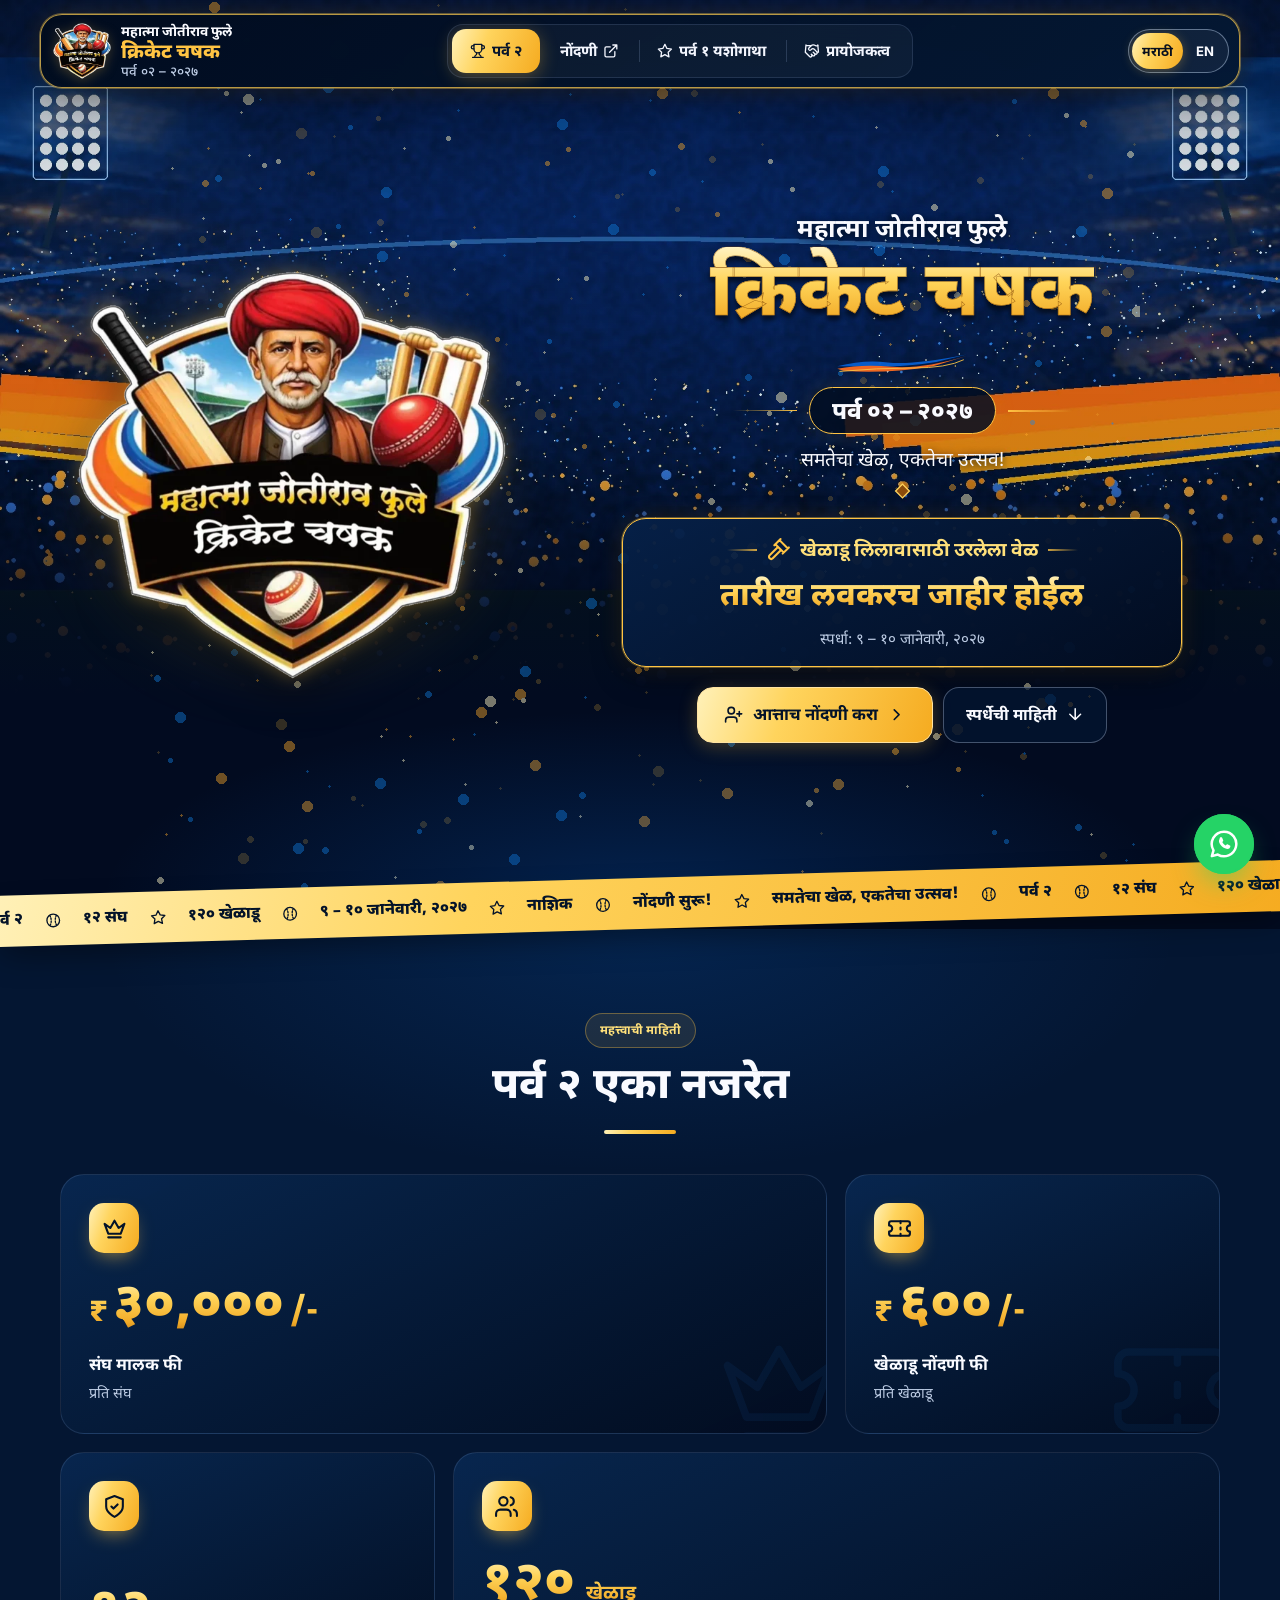
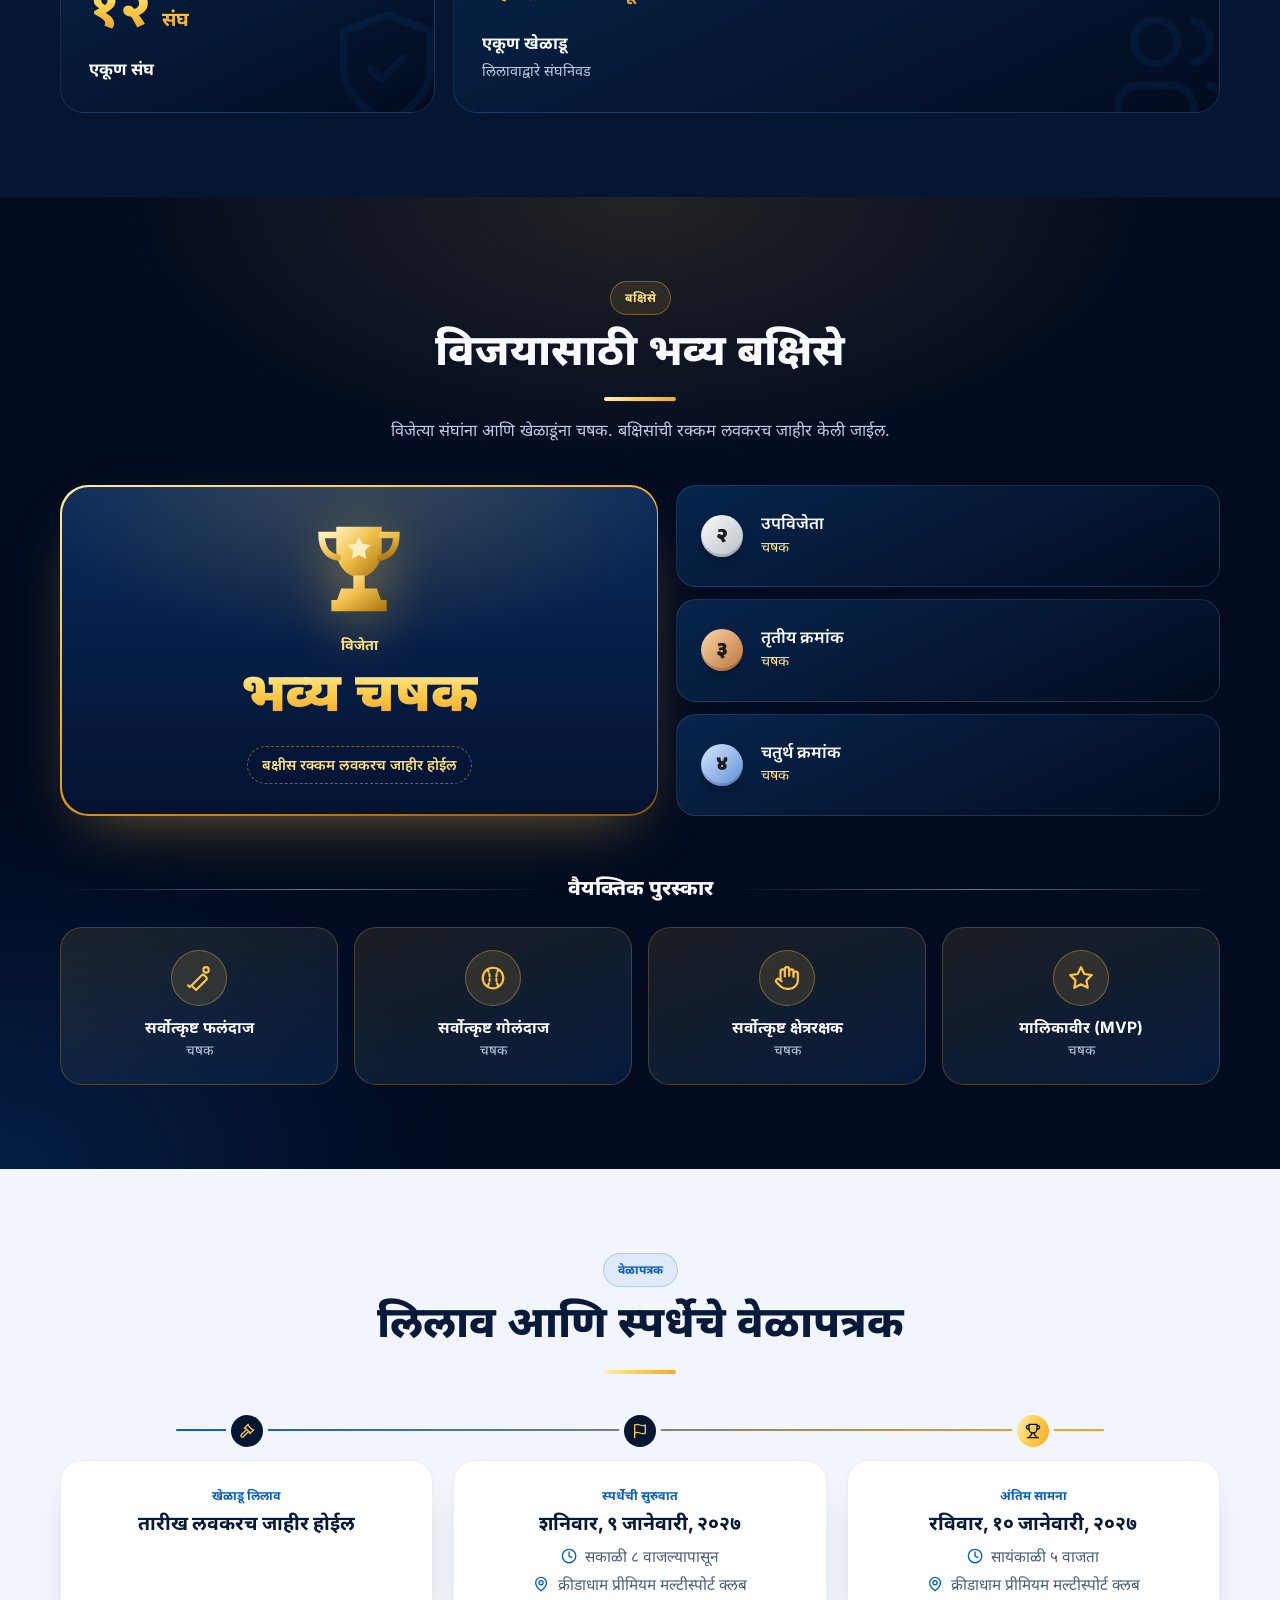
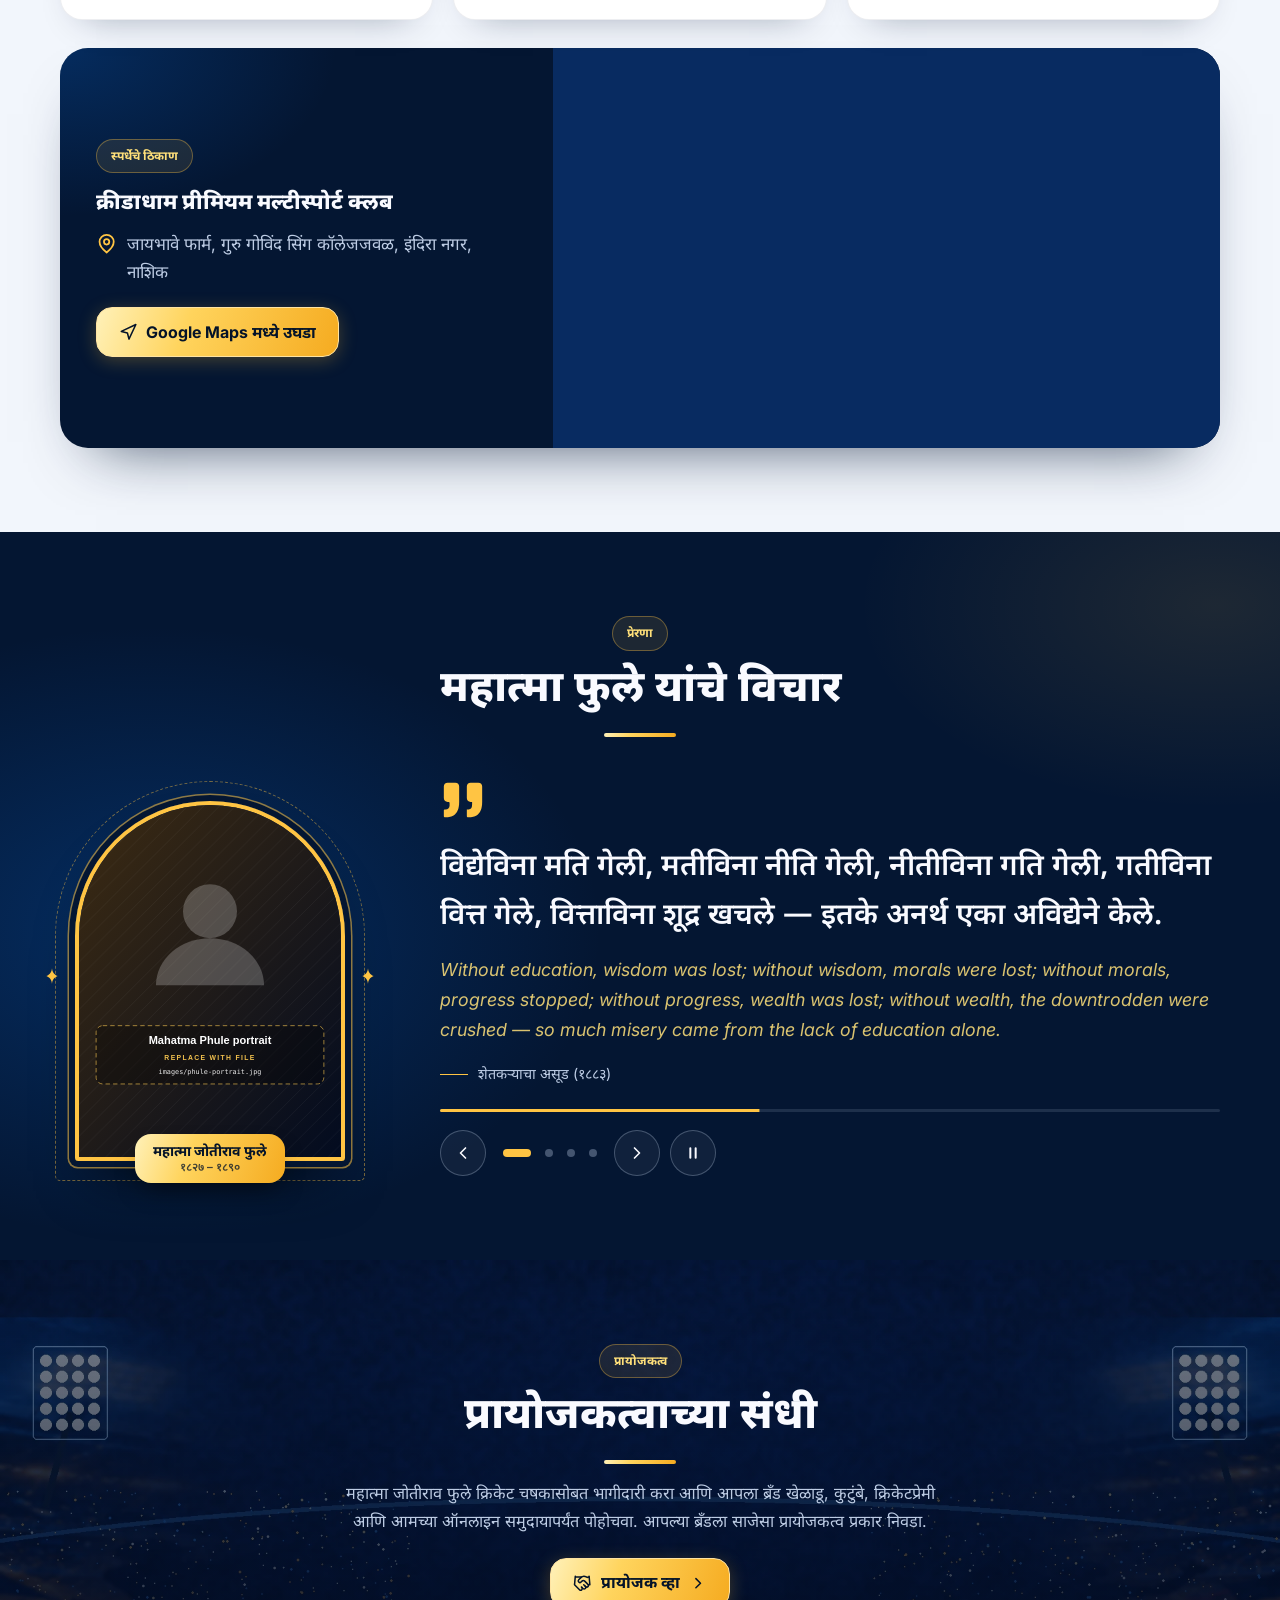
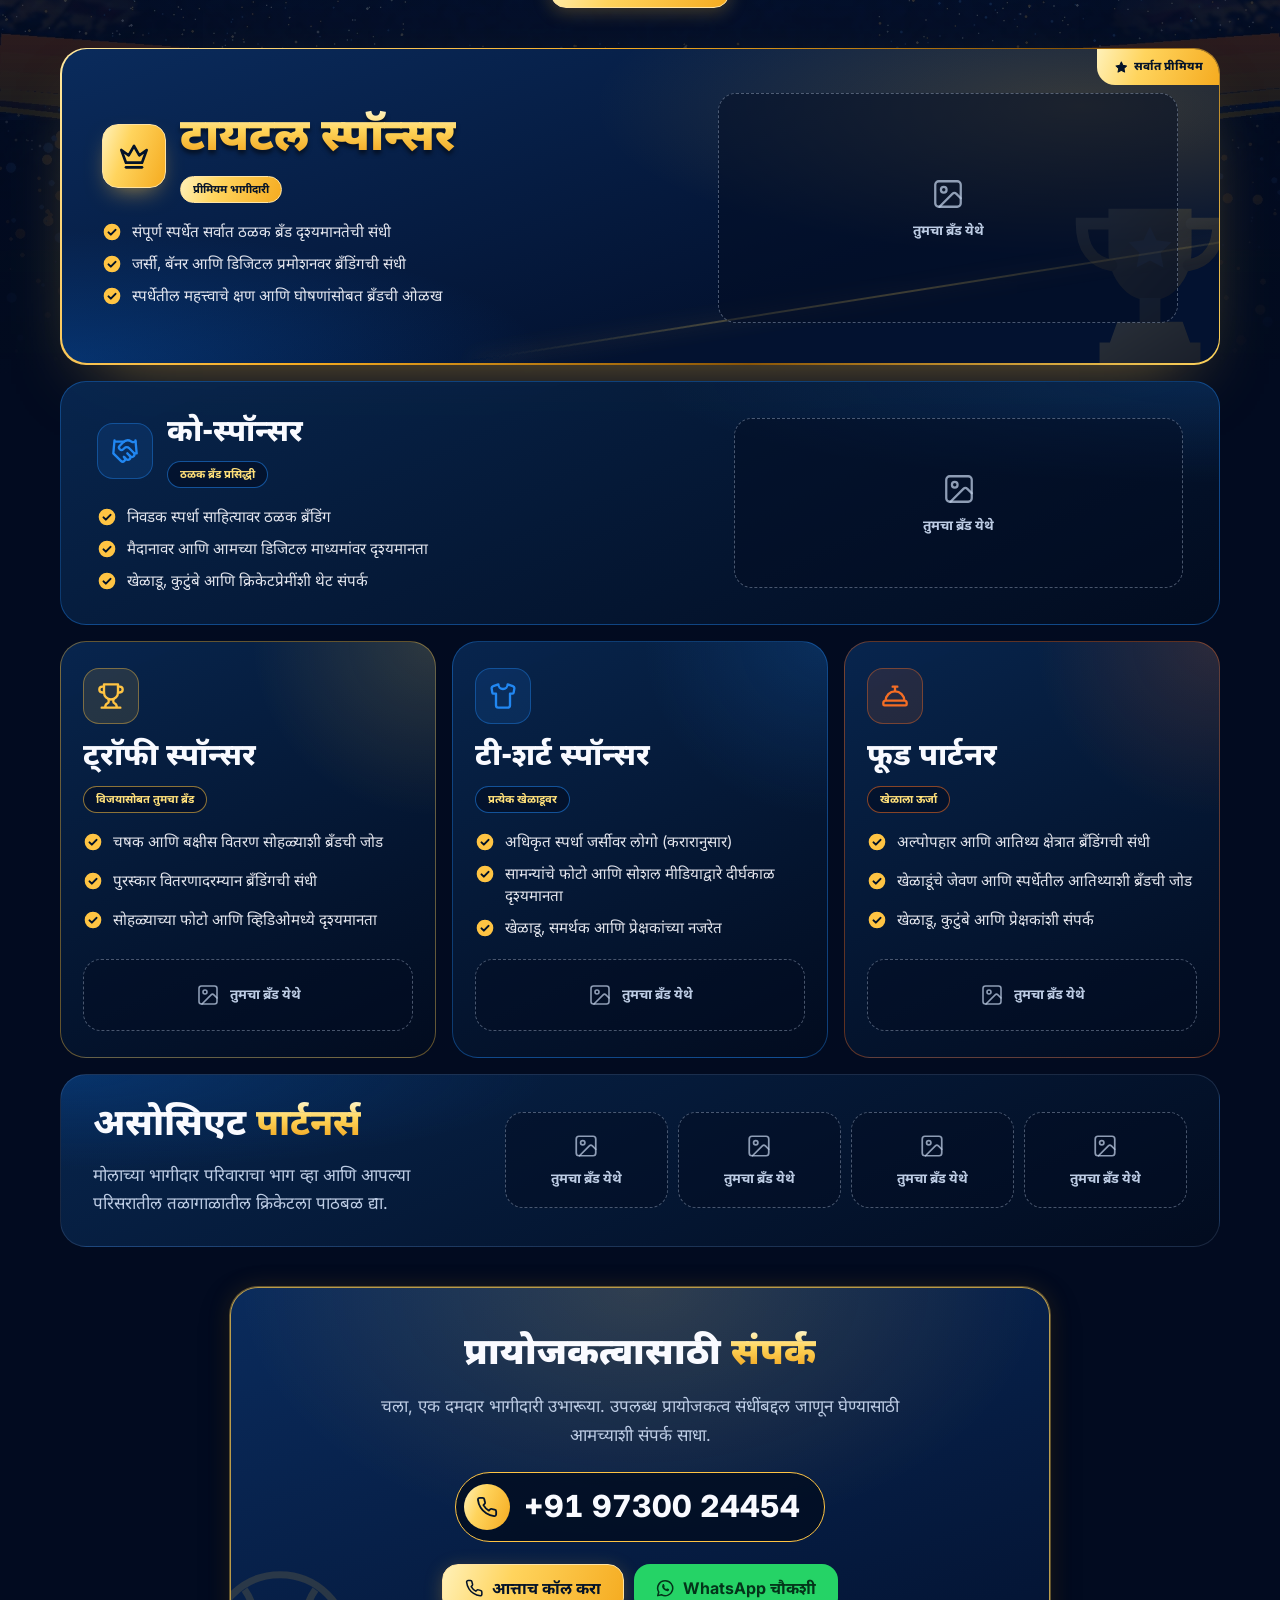
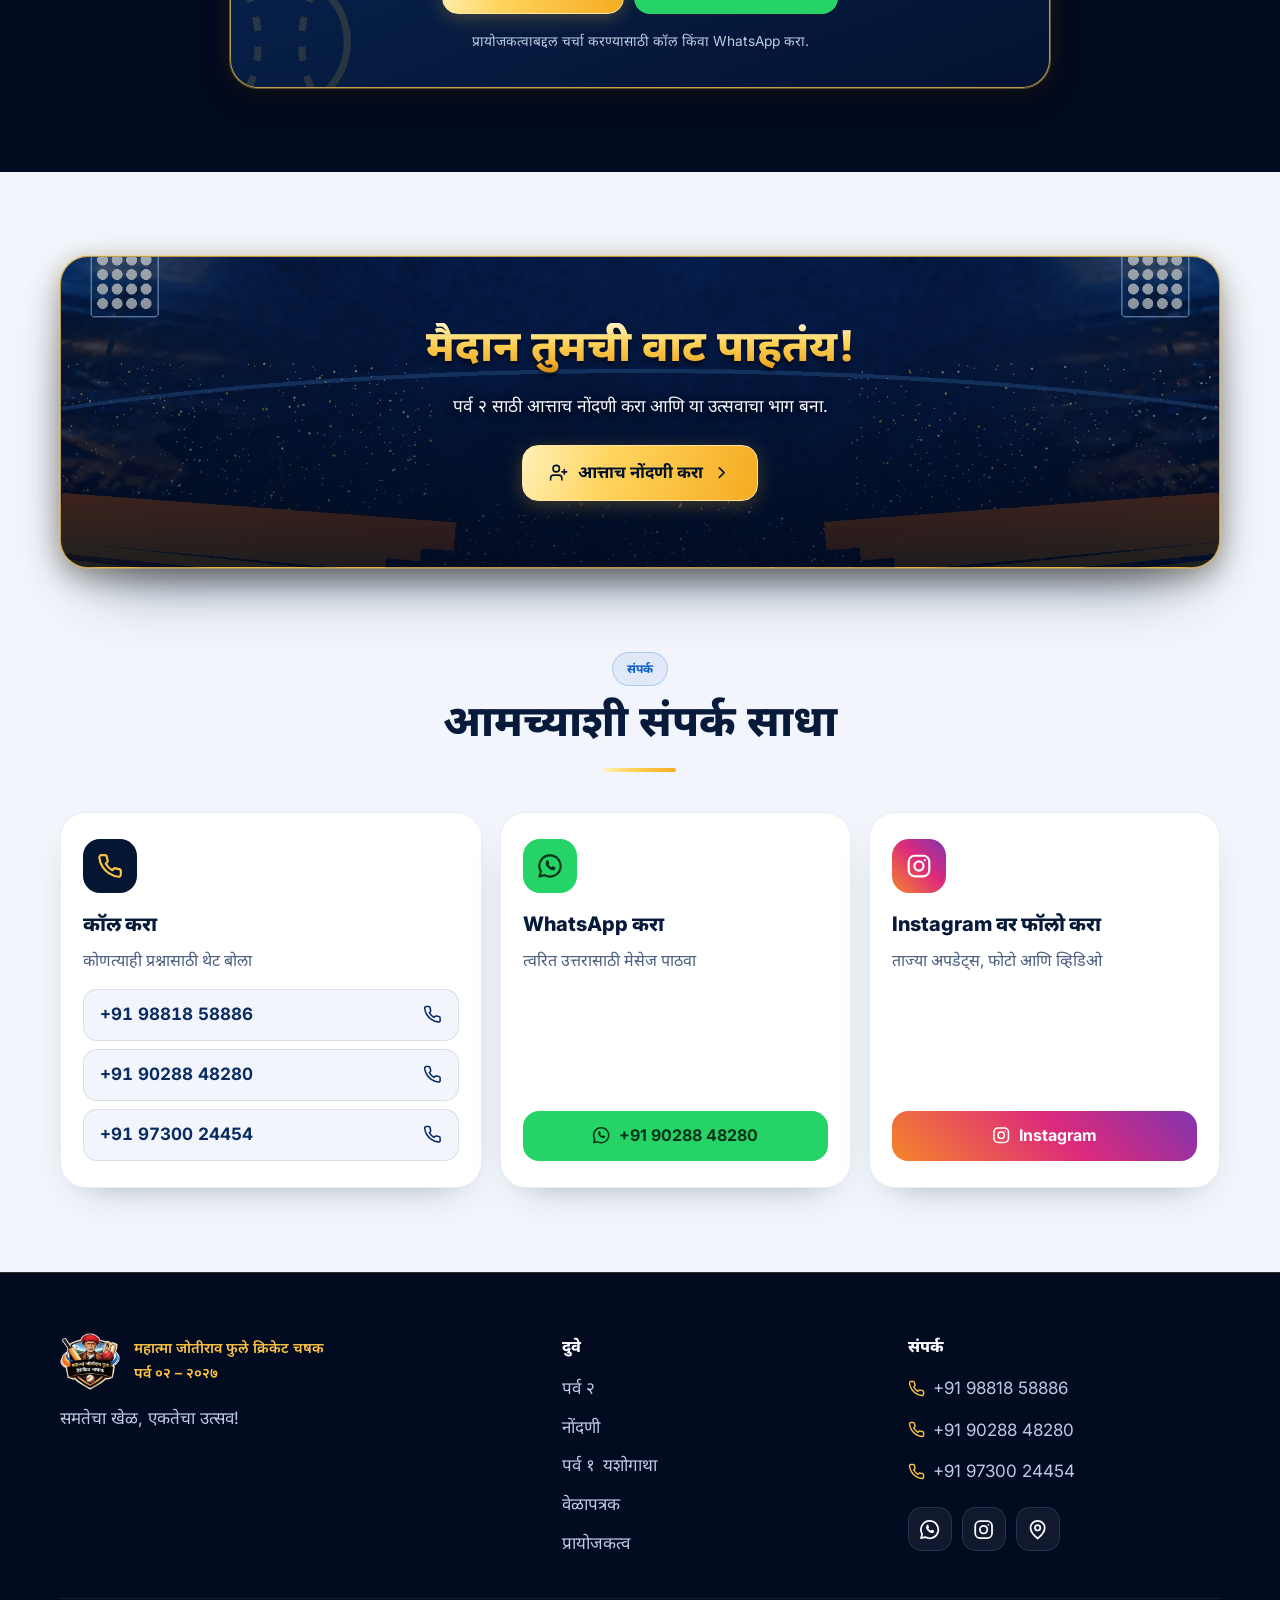
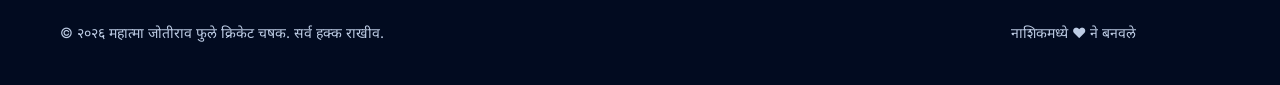
==== index.html @ a289d215 "Use the full tournament name instead of the short name Replace "फुले क्रिकेट चषक" / "Phule Cricket C" ====
<!doctype html>
<html lang="mr">
<head>
  <meta charset="utf-8">
  <meta name="viewport" content="width=device-width, initial-scale=1, viewport-fit=cover">
  <title>महात्मा जोतीराव फुले क्रिकेट चषक – पर्व ०२ - २०२७</title>
  <meta name="description" content="महात्मा जोतीराव फुले क्रिकेट चषक – पर्व ०२ (२०२७), नाशिक. Mahatma Jotirao Phule Cricket Chashak Season 2 – 12 teams, 120 players, 9–10 January 2027 at Kridadham, Nashik. Register now!">
  <meta name="theme-color" content="#041632">

  <!-- ===== Open Graph: controls the WhatsApp / Facebook link preview =====
       If the site address changes (e.g. a custom domain), update og:url, og:image and the canonical link. -->
  <link rel="canonical" href="https://vkeychaudhari.github.io/cricket-chashak/">
  <meta property="og:type" content="website">
  <meta property="og:site_name" content="Mahatma Jotirao Phule Cricket Chashak">
  <meta property="og:title" content="महात्मा जोतीराव फुले क्रिकेट चषक – पर्व ०२ - २०२७">
  <meta property="og:description" content="Season 2 • 12 Teams • 120 Players • 9–10 Jan 2027 • Kridadham, Nashik. नोंदणी सुरू – Register now!">
  <meta property="og:url" content="https://vkeychaudhari.github.io/cricket-chashak/">
  <meta property="og:image" content="https://vkeychaudhari.github.io/cricket-chashak/images/og-image.jpg">
  <meta property="og:image:width" content="1200">
  <meta property="og:image:height" content="630">
  <meta property="og:image:alt" content="Mahatma Jotirao Phule Cricket Chashak – Season 2, 2027">
  <meta property="og:locale" content="mr_IN">
  <meta property="og:locale:alternate" content="en_IN">
  <meta name="twitter:card" content="summary_large_image">

  <link rel="icon" href="images/theme/favicon-64.png" type="image/png" sizes="64x64">
  <link rel="apple-touch-icon" href="images/theme/apple-touch-icon.png">

  <link rel="preconnect" href="https://fonts.googleapis.com">
  <link rel="preconnect" href="https://fonts.gstatic.com" crossorigin>
  <link rel="stylesheet" href="https://fonts.googleapis.com/css2?family=Barlow+Condensed:wght@700;800;900&family=Inter:wght@400;500;600;700;800&family=Noto+Sans+Devanagari:wght@400;500;600;700;800&display=swap">
  <link rel="preload" as="image" href="images/theme/logo-emblem-600.webp" imagesrcset="images/theme/logo-emblem-600.webp 600w, images/theme/logo-emblem-1000.webp 989w" imagesizes="(min-width: 1024px) 430px, 78vw" fetchpriority="high">
  <link rel="stylesheet" href="css/style.css?v=13">

  <script>document.documentElement.classList.add('js');</script>
  <script src="js/config.js?v=13" defer></script>
  <script src="js/app.js?v=13" defer></script>
</head>
<body>
  <a class="skip" href="#main" data-t="skip"></a>

  <!-- Icon sprite -->
  <svg class="sprite" aria-hidden="true" focusable="false">
    <defs>
      <linearGradient id="gold-grad" x1="0" y1="0" x2="1" y2="1">
        <stop offset="0" stop-color="#fff1b8"/><stop offset=".45" stop-color="#f2c14e"/><stop offset="1" stop-color="#a8740e"/>
      </linearGradient>
      <linearGradient id="silver-grad" x1="0" y1="0" x2="1" y2="1">
        <stop offset="0" stop-color="#ffffff"/><stop offset=".45" stop-color="#cfd5db"/><stop offset="1" stop-color="#7d8792"/>
      </linearGradient>
      <linearGradient id="bronze-grad" x1="0" y1="0" x2="1" y2="1">
        <stop offset="0" stop-color="#ffe2c2"/><stop offset=".45" stop-color="#d08a4f"/><stop offset="1" stop-color="#7a4520"/>
      </linearGradient>
    </defs>
    <symbol id="i-phone" viewBox="0 0 24 24"><path d="M22 16.92v3a2 2 0 0 1-2.18 2 19.79 19.79 0 0 1-8.63-3.07 19.5 19.5 0 0 1-6-6 19.79 19.79 0 0 1-3.07-8.67A2 2 0 0 1 4.11 2h3a2 2 0 0 1 2 1.72c.13.96.36 1.9.7 2.81a2 2 0 0 1-.45 2.11L8.09 9.91a16 16 0 0 0 6 6l1.27-1.27a2 2 0 0 1 2.11-.45c.91.34 1.85.57 2.81.7A2 2 0 0 1 22 16.92z"/></symbol>
    <symbol id="i-whatsapp" viewBox="0 0 24 24"><path d="M12 2.2a9.8 9.8 0 0 0-8.4 14.85L2.3 21.7l4.75-1.25A9.8 9.8 0 1 0 12 2.2z"/><path fill="currentColor" stroke="none" d="M8.6 7.1c.25-.5.5-.52.78-.52h.55c.18 0 .42.04.6.47l.82 1.95c.07.18.1.38-.02.57l-.5.72c-.12.17-.2.33-.02.6.5.86 1.22 1.6 2.1 2.12.27.16.43.1.6-.05l.7-.62c.18-.16.38-.18.58-.1l1.9.88c.27.12.42.28.42.5 0 .52-.2 1.42-.92 1.92-.62.44-1.6.68-3.4-.08-1.85-.78-3.62-2.5-4.35-4.06-.68-1.48-.55-2.62-.04-3.3z"/></symbol>
    <symbol id="i-instagram" viewBox="0 0 24 24"><rect x="2.5" y="2.5" width="19" height="19" rx="5.5"/><circle cx="12" cy="12" r="4.2"/><circle cx="17.4" cy="6.6" r="1" fill="currentColor" stroke="none"/></symbol>
    <symbol id="i-crown" viewBox="0 0 24 24"><path d="M2.5 7.5 6 17h12l3.5-9.5-5.5 4-4-7-4 7z"/><path d="M6 20.5h12"/></symbol>
    <symbol id="i-ticket" viewBox="0 0 24 24"><path d="M2 9a3 3 0 0 1 0 6v2a2 2 0 0 0 2 2h16a2 2 0 0 0 2-2v-2a3 3 0 0 1 0-6V7a2 2 0 0 0-2-2H4a2 2 0 0 0-2 2z"/><path d="M13 5v2M13 11v2M13 17v2"/></symbol>
    <symbol id="i-shield" viewBox="0 0 24 24"><path d="M12 22s8-4 8-10V5l-8-3-8 3v7c0 6 8 10 8 10z"/><path d="m9 12 2 2 4-4"/></symbol>
    <symbol id="i-users" viewBox="0 0 24 24"><path d="M16 21v-2a4 4 0 0 0-4-4H6a4 4 0 0 0-4 4v2"/><circle cx="9" cy="7" r="4"/><path d="M22 21v-2a4 4 0 0 0-3-3.87M16 3.13a4 4 0 0 1 0 7.75"/></symbol>
    <symbol id="i-trophy" viewBox="0 0 24 24"><path d="M6 9H4.5a2.5 2.5 0 0 1 0-5H6M18 9h1.5a2.5 2.5 0 0 0 0-5H18M4 22h16M10 14.66V17c0 .55-.47.98-.97 1.21C7.85 18.75 7 20.24 7 22M14 14.66V17c0 .55.47.98.97 1.21C16.15 18.75 17 20.24 17 22"/><path d="M18 2H6v7a6 6 0 0 0 12 0V2z"/></symbol>
    <symbol id="i-trophy-fill" viewBox="0 0 64 64"><path fill="url(#gold-grad)" stroke="none" d="M18 6h28v14c0 9.4-6.3 17-14 17s-14-7.6-14-17V6z"/><path fill="none" stroke="url(#gold-grad)" stroke-width="4" stroke-linecap="round" d="M18 11H9c0 8.5 4 13 10 14M46 11h9c0 8.5-4 13-10 14"/><path fill="url(#gold-grad)" stroke="none" d="M28.5 36h7v8h-7zM21 44h22l2.5 7h-27zM15 51h34v7H15z"/><path fill="#fff7d6" fill-opacity=".85" stroke="none" d="m32 12 2.2 4.6 5 .7-3.6 3.5.9 5-4.5-2.4-4.5 2.4.9-5-3.6-3.5 5-.7z"/></symbol>
    <symbol id="i-trophy-silver" viewBox="0 0 64 64"><path fill="url(#silver-grad)" stroke="none" d="M18 6h28v14c0 9.4-6.3 17-14 17s-14-7.6-14-17V6z"/><path fill="none" stroke="url(#silver-grad)" stroke-width="4" stroke-linecap="round" d="M18 11H9c0 8.5 4 13 10 14M46 11h9c0 8.5-4 13-10 14"/><path fill="url(#silver-grad)" stroke="none" d="M28.5 36h7v8h-7zM21 44h22l2.5 7h-27zM15 51h34v7H15z"/><path fill="#ffffff" fill-opacity=".85" stroke="none" d="m32 12 2.2 4.6 5 .7-3.6 3.5.9 5-4.5-2.4-4.5 2.4.9-5-3.6-3.5 5-.7z"/></symbol>
    <symbol id="i-trophy-bronze" viewBox="0 0 64 64"><path fill="url(#bronze-grad)" stroke="none" d="M18 6h28v14c0 9.4-6.3 17-14 17s-14-7.6-14-17V6z"/><path fill="none" stroke="url(#bronze-grad)" stroke-width="4" stroke-linecap="round" d="M18 11H9c0 8.5 4 13 10 14M46 11h9c0 8.5-4 13-10 14"/><path fill="url(#bronze-grad)" stroke="none" d="M28.5 36h7v8h-7zM21 44h22l2.5 7h-27zM15 51h34v7H15z"/><path fill="#ffeedd" fill-opacity=".85" stroke="none" d="m32 12 2.2 4.6 5 .7-3.6 3.5.9 5-4.5-2.4-4.5 2.4.9-5-3.6-3.5 5-.7z"/></symbol>
    <symbol id="i-medal" viewBox="0 0 24 24"><path d="M7.2 2h3.3l2.3 5.2M16.8 2h-3.3l-1.2 2.7"/><circle cx="12" cy="15" r="6.5"/><path d="m12 11.8 1 2 2.2.3-1.6 1.6.4 2.2-2-1-2 1 .4-2.2-1.6-1.6 2.2-.3z"/></symbol>
    <symbol id="i-bat" viewBox="0 0 24 24"><path d="M3.6 20.4 2 18.8M5.1 18.9l9.2-9.2a2 2 0 0 1 2.8 0l1.4 1.4a2 2 0 0 1 0 2.8l-9.2 9.2"/><path d="M5.1 18.9 8.3 22.1"/><circle cx="18.5" cy="4.5" r="2.5"/></symbol>
    <symbol id="i-ball" viewBox="0 0 24 24"><circle cx="12" cy="12" r="9.5"/><path d="M7 4.6c2.6 3.6 2.6 11.2 0 14.8M17 4.6c-2.6 3.6-2.6 11.2 0 14.8" stroke-dasharray="2 2.2"/></symbol>
    <symbol id="i-hand" viewBox="0 0 24 24"><path d="M18 11V6a2 2 0 0 0-4 0M14 10V4a2 2 0 0 0-4 0v2M10 10.5V6a2 2 0 0 0-4 0v8"/><path d="M18 8a2 2 0 1 1 4 0v6a8 8 0 0 1-8 8h-2c-2.8 0-4.5-.86-6-2.34l-3.6-3.6a2 2 0 0 1 2.83-2.82L7 15"/></symbol>
    <symbol id="i-star" viewBox="0 0 24 24"><path d="m12 2 3.1 6.3 6.9 1-5 4.9 1.2 6.8-6.2-3.2-6.2 3.2L7 14.2 2 9.3l6.9-1z"/></symbol>
    <symbol id="i-calendar" viewBox="0 0 24 24"><rect x="3" y="4" width="18" height="18" rx="2.5"/><path d="M16 2v4M8 2v4M3 10h18"/></symbol>
    <symbol id="i-clock" viewBox="0 0 24 24"><circle cx="12" cy="12" r="10"/><path d="M12 6v6l4 2"/></symbol>
    <symbol id="i-pin" viewBox="0 0 24 24"><path d="M20 10c0 6-8 12-8 12s-8-6-8-12a8 8 0 0 1 16 0z"/><circle cx="12" cy="10" r="3"/></symbol>
    <symbol id="i-gavel" viewBox="0 0 24 24"><path d="m14 13-7.5 7.5a2.12 2.12 0 0 1-3-3L11 10M16 16l6-6M8 8l6-6M9 7l8 8M21 11l-8-8"/></symbol>
    <symbol id="i-flag" viewBox="0 0 24 24"><path d="M4 15s1-1 4-1 5 2 8 2 4-1 4-1V3s-1 1-4 1-5-2-8-2-4 1-4 1zM4 22v-7"/></symbol>
    <symbol id="i-play" viewBox="0 0 24 24"><path d="M7 4.5v15l12-7.5z" fill="currentColor"/></symbol>
    <symbol id="i-pause" viewBox="0 0 24 24"><path d="M8 5v14M16 5v14" stroke-width="3"/></symbol>
    <symbol id="i-left" viewBox="0 0 24 24"><path d="m15 18-6-6 6-6"/></symbol>
    <symbol id="i-right" viewBox="0 0 24 24"><path d="m9 18 6-6-6-6"/></symbol>
    <symbol id="i-x" viewBox="0 0 24 24"><path d="M18 6 6 18M6 6l12 12"/></symbol>
    <symbol id="i-external" viewBox="0 0 24 24"><path d="M15 3h6v6M10 14 21 3M18 13v6a2 2 0 0 1-2 2H5a2 2 0 0 1-2-2V8a2 2 0 0 1 2-2h6"/></symbol>
    <symbol id="i-down" viewBox="0 0 24 24"><path d="M12 5v14M19 12l-7 7-7-7"/></symbol>
    <symbol id="i-arrow" viewBox="0 0 24 24"><path d="M5 12h14M12 5l7 7-7 7"/></symbol>
    <symbol id="i-quote" viewBox="0 0 24 24"><path fill="currentColor" stroke="none" d="M3 21c3 0 7-1 7-8V5c0-1.25-.76-2-2-2H4c-1.25 0-2 .75-2 2v6c0 1.25.75 2 2 2 1 0 1 0 1 1v1c0 1-1 2-2 2s-1 0-1 1v2c0 1 0 1 1 1zM15 21c3 0 7-1 7-8V5c0-1.25-.76-2-2-2h-4c-1.25 0-2 .75-2 2v6c0 1.25.75 2 2 2h.75c0 2.25.25 4-2.75 4v3c0 1 0 1 1 1z"/></symbol>
    <symbol id="i-nav" viewBox="0 0 24 24"><path d="m3 11 19-9-9 19-2-8z"/></symbol>
    <symbol id="i-handshake" viewBox="0 0 24 24"><path d="m11 17 2 2a1 1 0 1 0 3-3"/><path d="m14 14 2.5 2.5a1 1 0 1 0 3-3l-3.88-3.88a3 3 0 0 0-4.24 0l-.88.88a1 1 0 1 1-3-3l2.81-2.81a5.79 5.79 0 0 1 7.06-.87l.47.28a2 2 0 0 0 1.42.25L21 4"/><path d="m21 3 1 11h-2M3 3 2 14l6.5 6.5a1 1 0 1 0 3-3M3 4h8"/></symbol>
    <symbol id="i-shirt" viewBox="0 0 24 24"><path d="M20.38 3.46 16 2a4 4 0 0 1-8 0L3.62 3.46a2 2 0 0 0-1.34 2.23l.58 3.47a1 1 0 0 0 .99.84H6v10c0 1.1.9 2 2 2h8a2 2 0 0 0 2-2V10h2.15a1 1 0 0 0 .99-.84l.58-3.47a2 2 0 0 0-1.34-2.23z"/></symbol>
    <symbol id="i-food" viewBox="0 0 24 24"><path d="M3 20a1 1 0 0 1-1-1v-1a2 2 0 0 1 2-2h16a2 2 0 0 1 2 2v1a1 1 0 0 1-1 1zM20 16a8 8 0 1 0-16 0M12 4v4M10 4h4"/></symbol>
    <symbol id="i-image" viewBox="0 0 24 24"><rect x="3" y="3" width="18" height="18" rx="2.5"/><circle cx="9" cy="9" r="2"/><path d="m21 15-3.09-3.09a2 2 0 0 0-2.82 0L6 21"/></symbol>
    <symbol id="i-check" viewBox="0 0 24 24"><circle cx="12" cy="12" r="10" fill="currentColor" stroke="none"/><path d="m7.8 12.4 2.8 2.8 5.6-5.8" fill="none" stroke="#041329" stroke-width="2.4"/></symbol>
    <symbol id="i-user-plus" viewBox="0 0 24 24"><path d="M16 21v-2a4 4 0 0 0-4-4H6a4 4 0 0 0-4 4v2M19 8v6M16 11h6"/><circle cx="9" cy="7" r="4"/></symbol>
    <symbol id="i-spark" viewBox="0 0 24 24"><path fill="currentColor" stroke="none" d="M12 1.5c.5 4.9 2.1 8 7.5 10.5-5.4 2.5-7 5.6-7.5 10.5-.5-4.9-2.1-8-7.5-10.5C9.9 9.5 11.5 6.4 12 1.5z"/></symbol>
  </svg>

  <!-- ================= HEADER ================= -->
  <header class="hdr">
    <div class="hdr__inner">
      <div class="hdr__bar">
        <a class="brand" href="#season2" data-tab-link="season2">
          <img class="brand__logo" data-logo src="images/theme/logo-header.webp" alt="" width="192" height="183">
          <span class="brand__text">
            <strong data-brand-name></strong>
            <small data-t="@season"></small>
          </span>
        </a>
        <div class="lang" role="group" data-t-aria="language">
          <button type="button" data-lang-btn="mr" lang="mr">मराठी</button>
          <button type="button" data-lang-btn="en" lang="en">EN</button>
        </div>
      </div>

      <nav class="tabs" aria-label="Main">
        <a class="tab" href="#season2" data-tab-link="season2">
          <svg class="i" aria-hidden="true"><use href="#i-trophy"></use></svg>
          <span data-t="navSeason2"></span>
        </a>
        <a class="tab tab--reg" href="#" data-register>
          <span data-t="navRegister"></span>
          <svg class="i i-ext" aria-hidden="true"><use href="#i-external"></use></svg>
        </a>
        <a class="tab" href="#season1" data-tab-link="season1">
          <svg class="i" aria-hidden="true"><use href="#i-star"></use></svg>
          <span><span data-t="navSeason1"></span><span class="tab__long" data-t="navSeason1Suffix"></span></span>
        </a>
        <a class="tab" href="#sponsors">
          <svg class="i" aria-hidden="true"><use href="#i-handshake"></use></svg>
          <span class="tab__short" data-t="navSponsorsShort"></span><span class="tab__full" data-t="navSponsors"></span>
        </a>
      </nav>
    </div>
  </header>

  <main id="main">
    <!-- =====================================================
         TAB 1 — SEASON 2
         ===================================================== -->
    <div class="tab-panel" id="panel-season2" data-panel="season2">

      <!-- HERO -->
      <section class="hero" id="home" aria-labelledby="heroTitle">
        <div class="hero__bg" aria-hidden="true"></div>
        <div class="hero__fx" aria-hidden="true"></div>

        <div class="hero__inner">
          <div class="hero__emblem">
            <img data-emblem-alt src="images/theme/logo-emblem-600.webp"
                 srcset="images/theme/logo-emblem-600.webp 600w, images/theme/logo-emblem-1000.webp 989w"
                 sizes="(min-width: 1024px) 430px, 78vw" width="989" height="945" alt="" fetchpriority="high">
          </div>

          <div class="hero__content">
            <h1 id="heroTitle" class="hero__title">
              <span class="l1" data-t="@nameLine1"></span>
              <span class="l2" data-t="@nameLine2"></span>
            </h1>
            <div class="hero__accent" aria-hidden="true"></div>
            <div class="hero__season-row"><span class="hero__season" data-t="@season"></span></div>
            <p class="hero__tagline" data-t="@tagline"></p>
            <div class="gold-divider" aria-hidden="true"></div>

            <section class="cd" id="countdown" data-state="running" aria-labelledby="cdLabel">
              <h2 class="cd__label" id="cdLabel"><svg class="i" aria-hidden="true"><use href="#i-gavel"></use></svg><span data-t="countdownAuction"></span></h2>
              <div class="cd__grid" role="timer" aria-live="off">
                <div class="cd__cell"><b class="cd__num">00</b><span class="cd__unit" data-t="days"></span></div>
                <div class="cd__cell"><b class="cd__num">00</b><span class="cd__unit" data-t="hours"></span></div>
                <div class="cd__cell"><b class="cd__num">00</b><span class="cd__unit" data-t="minutes"></span></div>
                <div class="cd__cell"><b class="cd__num">00</b><span class="cd__unit" data-t="seconds"></span></div>
              </div>
              <p class="cd__msg"></p>
              <p class="cd__sub"></p>
            </section>

            <div class="hero__cta">
              <a class="btn btn--gold btn--lg" href="#" data-register>
                <svg class="i" aria-hidden="true"><use href="#i-user-plus"></use></svg>
                <span data-t="registerNow"></span>
                <svg class="i" aria-hidden="true"><use href="#i-right"></use></svg>
              </a>
              <a class="btn btn--ghost" href="#key-info">
                <span data-t="viewDetails"></span>
                <svg class="i" aria-hidden="true"><use href="#i-down"></use></svg>
              </a>
            </div>
          </div>
        </div>
      </section>

      <!-- TICKER -->
      <div class="ticker" aria-hidden="true"><div class="ticker__track" id="ticker"></div></div>

      <!-- KEY INFO -->
      <section class="section section--dark" id="key-info">
        <div class="container">
          <header class="sec-head reveal">
            <span class="eyebrow" data-t="keyInfoEyebrow"></span>
            <h2 data-t="keyInfoTitle"></h2>
          </header>
          <div class="bento" id="keyInfo"></div>
        </div>
      </section>

      <!-- PRIZES -->
      <section class="section section--prizes" id="prizes">
        <div class="container">
          <header class="sec-head reveal">
            <span class="eyebrow" data-t="prizesEyebrow"></span>
            <h2 data-t="prizesTitle"></h2>
            <p class="sec-intro" id="prizesNote" data-t="prizesNote"></p>
          </header>
          <div class="prizes" id="teamPrizes"></div>
          <h3 class="sub-head reveal"><span data-t="individualAwards"></span></h3>
          <div class="ind" id="individualPrizes"></div>
        </div>
      </section>

      <!-- SCHEDULE -->
      <section class="section section--light" id="schedule">
        <div class="container">
          <header class="sec-head reveal">
            <span class="eyebrow" data-t="scheduleEyebrow"></span>
            <h2 data-t="scheduleTitle"></h2>
          </header>
          <ol class="timeline" id="timeline"></ol>
          <div class="venue reveal" id="venue"></div>
        </div>
      </section>

      <!-- QUOTES -->
      <section class="section section--quotes" id="quotes">
        <div class="container">
          <header class="sec-head reveal">
            <span class="eyebrow" data-t="quotesEyebrow"></span>
            <h2 data-t="quotesTitle"></h2>
          </header>
          <div class="quotes">
            <figure class="portrait reveal" id="portrait"></figure>
            <div class="qcar reveal" id="quoteCar" role="region" aria-roledescription="carousel">
              <div class="qcar__track" data-track data-viewport id="quoteTrack"></div>
              <div class="progress"><span data-progress></span></div>
              <div class="car-ctrl" data-controls></div>
            </div>
          </div>
        </div>
      </section>

      <!-- SPONSORSHIP (cards + contact rendered from config.sponsors) -->
      <section class="section section--sponsors" id="sponsors" aria-labelledby="sponsorsTitle">
        <div class="container">
          <header class="sec-head reveal">
            <span class="eyebrow" data-t="sponsorsEyebrow"></span>
            <h2 id="sponsorsTitle" data-t="sponsorsTitle"></h2>
            <p class="sp-intro" data-t="sponsorsText"></p>
            <a class="btn btn--gold sp-head__cta" href="#sponsor-contact">
              <svg class="i" aria-hidden="true"><use href="#i-handshake"></use></svg>
              <span data-t="becomeSponsor"></span>
              <svg class="i" aria-hidden="true"><use href="#i-right"></use></svg>
            </a>
          </header>
          <div class="sp-grid" id="sponsorTiers"></div>
          <div class="sp-assoc reveal" id="sponsorAssoc"></div>
          <div class="sp-contact reveal" id="sponsor-contact"></div>
        </div>
      </section>

      <!-- CTA + CONTACT -->
      <section class="section section--light" id="contact">
        <div class="container">
          <div class="cta reveal">
            <h2 data-t="ctaTitle"></h2>
            <p data-t="ctaText"></p>
            <a class="btn btn--gold btn--lg" href="#" data-register>
              <svg class="i" aria-hidden="true"><use href="#i-user-plus"></use></svg>
              <span data-t="registerNow"></span>
              <svg class="i" aria-hidden="true"><use href="#i-right"></use></svg>
            </a>
          </div>

          <header class="sec-head sec-head--spaced reveal">
            <span class="eyebrow" data-t="contactEyebrow"></span>
            <h2 data-t="contactTitle"></h2>
          </header>
          <div class="contact" id="contactCards"></div>
        </div>
      </section>
    </div>

    <!-- =====================================================
         TAB 2 — SEASON 1 SUCCESS STORY
         ===================================================== -->
    <div class="tab-panel" id="panel-season1" data-panel="season1" hidden>

      <!-- INTRO BANNER -->
      <section class="s1-hero" id="season1-story" aria-labelledby="s1Heading">
        <div class="hero__fx" aria-hidden="true"></div>
        <div class="s1-hero__inner">
          <div class="s1-hero__text">
            <span class="pill-badge"><svg class="i" aria-hidden="true"><use href="#i-star"></use></svg><span data-t="navSeason1"></span><span data-t="navSeason1Suffix"></span></span>
            <h1 id="s1Heading">
              <span class="l1" data-t="@nameLine1"></span>
              <span class="l2" data-t="@nameLine2"></span>
            </h1>
            <div class="hero__season" id="s1Season"></div>
            <h2 class="s1-hero__sub" data-t="s1Title"></h2>
            <div class="s1-story" id="s1Story"></div>
            <div class="s1-stats" id="s1Stats"></div>
          </div>
          <div class="s1-hero__art" aria-hidden="true">
            <div class="rays"></div>
            <svg class="s1-hero__trophy" viewBox="0 0 64 64"><use href="#i-trophy-fill"></use></svg>
          </div>
        </div>
      </section>

      <!-- OWNER & TEAM SLIDESHOW -->
      <section class="section section--light" id="teams">
        <div class="container">
          <header class="sec-head reveal">
            <span class="eyebrow" data-t="teamsEyebrow"></span>
            <h2 data-t="teamsTitle"></h2>
          </header>
          <div class="tcar reveal" id="teamCar" role="region" aria-roledescription="carousel">
            <div class="tcar__vp" data-viewport>
              <div class="tcar__track" data-track id="teamTrack"></div>
            </div>
            <div class="progress progress--light"><span data-progress></span></div>
            <div class="car-ctrl car-ctrl--center" data-controls></div>
          </div>
        </div>
      </section>

      <!-- FINAL STANDINGS -->
      <section class="section section--podium" id="standings">
        <div class="container">
          <header class="sec-head reveal">
            <span class="eyebrow" data-t="standingsEyebrow"></span>
            <h2 data-t="standingsTitle"></h2>
          </header>
          <div class="podium" id="podium"></div>
          <div class="podium-floor" aria-hidden="true"></div>
          <div id="podium4"></div>
        </div>
      </section>

      <!-- PLAYER AWARDS -->
      <section class="section section--light" id="awards">
        <div class="container">
          <header class="sec-head reveal">
            <span class="eyebrow" data-t="awardsEyebrow"></span>
            <h2 data-t="awardsTitle"></h2>
          </header>
          <div class="awards" id="awardCards"></div>
        </div>
      </section>

      <!-- GALLERY -->
      <section class="section section--dark" id="gallery">
        <div class="container">
          <header class="sec-head reveal">
            <span class="eyebrow" data-t="galleryEyebrow"></span>
            <h2 data-t="galleryTitle"></h2>
          </header>
          <div class="gallery" id="galleryGrid"></div>
        </div>
      </section>
    </div>
  </main>

  <!-- ================= FOOTER ================= -->
  <footer class="ftr">
    <div class="ftr__grid">
      <div class="ftr__about">
        <div class="ftr__brand">
          <img data-logo src="images/theme/logo-header.webp" alt="" width="192" height="183" loading="lazy">
          <div>
            <strong data-t="@name"></strong>
            <span data-t="@season"></span>
          </div>
        </div>
        <p class="ftr__tagline" data-t="@tagline"></p>
        <p class="ftr__org" id="ftrOrg" hidden></p>
      </div>
      <div>
        <h4 data-t="quickLinks"></h4>
        <ul class="ftr__links">
          <li><a href="#season2" data-tab-link="season2" data-t="navSeason2"></a></li>
          <li><a href="#" data-register data-t="navRegister"></a></li>
          <li><a href="#season1" data-tab-link="season1"><span data-t="navSeason1"></span><span data-t="navSeason1Suffix"></span></a></li>
          <li><a href="#schedule" data-t="scheduleEyebrow"></a></li>
          <li><a href="#sponsors" data-t="navSponsors"></a></li>
        </ul>
      </div>
      <div>
        <h4 data-t="contactHeading"></h4>
        <ul class="ftr__links" id="ftrPhones"></ul>
        <div class="ftr__social" id="ftrSocial"></div>
      </div>
    </div>
    <div class="ftr__bottom">
      <span>© <span id="year"></span> <span data-t="@shortName"></span>. <span data-t="rights"></span></span>
      <span data-t="madeWith"></span>
    </div>
  </footer>

  <!-- Mobile floating contact bar -->
  <nav class="dock" id="dock" aria-label="Quick contact"></nav>
  <!-- Desktop floating WhatsApp -->
  <a class="fab-wa" id="fabWa" target="_blank" rel="noopener">
    <svg class="i" aria-hidden="true"><use href="#i-whatsapp"></use></svg>
  </a>

  <!-- Call number chooser -->
  <div class="sheet" id="callSheet" hidden>
    <div class="sheet__backdrop" data-close></div>
    <div class="sheet__panel" role="dialog" aria-modal="true" aria-labelledby="sheetTitle">
      <div class="sheet__grip"></div>
      <h3 id="sheetTitle" data-t="chooseNumber"></h3>
      <div class="phones" id="sheetPhones"></div>
      <button type="button" class="btn btn--outline sheet__close" data-close><span data-t="close"></span></button>
    </div>
  </div>

  <!-- Gallery lightbox -->
  <div class="lb" id="lightbox" hidden role="dialog" aria-modal="true">
    <button type="button" class="lb__btn lb__close" data-lb="close" data-t-aria="close"><svg class="i" aria-hidden="true"><use href="#i-x"></use></svg></button>
    <button type="button" class="lb__btn lb__prev" data-lb="prev" data-t-aria="prev"><svg class="i" aria-hidden="true"><use href="#i-left"></use></svg></button>
    <figure class="lb__fig">
      <img id="lbImg" alt="">
      <figcaption><span id="lbCap"></span><small id="lbCount"></small></figcaption>
    </figure>
    <button type="button" class="lb__btn lb__next" data-lb="next" data-t-aria="next"><svg class="i" aria-hidden="true"><use href="#i-right"></use></svg></button>
  </div>

  <div class="toast" id="toast" role="status" aria-live="polite"></div>
</body>
</html>
---- css/style.css ----
/* =====================================================================
   Mahatma Jotirao Phule Cricket Chashak — Season 02 · 2027
   Theme: Navy stadium + championship gold (from the official logo).
   Mobile-first. Colours, fonts and radii live in :root.
   ===================================================================== */

:root {
  /* navy / blue */
  --navy-950: #020B20;
  --navy-900: #041632;
  --navy-850: #062047;
  --navy-800: #082B61;
  --blue: #075FC6;
  --blue-electric: #2187F2;

  /* gold / accents */
  --gold-100: #FFF1BB;
  --gold-300: #FFE07A;
  --gold: #FFC443;
  --gold-600: #EBA926;
  --gold-deep: #B96B04;
  --orange: #F46D24;
  --red: #D53734;
  --wa: #25D366;

  /* text */
  --white: #F9FAFF;
  --muted: #BDCCE4;
  --light: #F2F6FC;
  --light-2: #E3EBF7;
  --ink: #081A3A;
  --ink-2: #4A5D7E;

  --gold-grad: linear-gradient(110deg, #FFF1B9 0%, #FFD45D 37%, #F5AB20 100%);
  --gold-text: linear-gradient(180deg, #FFF3C2 0%, #FFD459 35%, #F2AC29 72%, #B96B04 100%);
  --card-grad: linear-gradient(155deg, rgba(8, 39, 80, .94), rgba(2, 12, 31, .96));
  --bar-grad: linear-gradient(140deg, rgba(1, 12, 30, .97), rgba(4, 24, 52, .95));
  --line: rgba(150, 180, 230, .16);
  --line-gold: rgba(255, 205, 80, .72);
  --shadow-gold: 0 0 0 1px rgba(255, 205, 83, .35), 0 10px 30px rgba(0, 0, 0, .35), 0 0 24px rgba(241, 160, 35, .14);

  --radius: 24px;
  --hdr-h: 142px;

  --font-display: "Barlow Condensed", "Noto Sans Devanagari", "Arial Narrow", sans-serif;
  --font-body: "Inter", "Noto Sans Devanagari", system-ui, -apple-system, "Segoe UI", sans-serif;
  --font-mr: "Noto Sans Devanagari", "Inter", "Mangal", sans-serif;
  --ease: cubic-bezier(.2, .7, .2, 1);
}

/* ---------- base ---------- */
*, *::before, *::after { box-sizing: border-box; }
html { scroll-behavior: smooth; -webkit-text-size-adjust: 100%; }
body {
  margin: 0;
  font-family: var(--font-body);
  font-size: 1rem;
  line-height: 1.6;
  color: var(--white);
  background: var(--navy-950);
  overflow-x: hidden;
  -webkit-font-smoothing: antialiased;
}
html[lang="mr"] body { font-size: 1.0625rem; line-height: 1.7; }
main { overflow-x: clip; }
img { max-width: 100%; display: block; }
a { color: inherit; }
button { font: inherit; color: inherit; cursor: pointer; }
h1, h2, h3, h4, p { margin: 0; }
:focus-visible { outline: 3px solid var(--gold-300); outline-offset: 3px; border-radius: 6px; }
::selection { background: var(--gold); color: var(--navy-950); }

.sprite { position: absolute; width: 0; height: 0; overflow: hidden; }
.i {
  width: 1.25em; height: 1.25em; flex: none;
  fill: none; stroke: currentColor; stroke-width: 2; stroke-linecap: round; stroke-linejoin: round;
}

/* bilingual switch */
html[lang="mr"] .l-en, html[lang="en"] .l-mr { display: none !important; }

.skip {
  position: fixed; top: -100px; left: 16px; z-index: 200;
  padding: 10px 16px; border-radius: 10px; background: var(--gold); color: var(--navy-950);
  font-weight: 700; text-decoration: none;
}
.skip:focus { top: 16px; }

.gold-text { background: var(--gold-text); -webkit-background-clip: text; background-clip: text; color: transparent; }

/* ---------- header ---------- */
.hdr { position: fixed; inset: 8px 8px auto; z-index: 50; }
.hdr__inner { max-width: 760px; margin: 0 auto; display: grid; grid-template-columns: minmax(0, 1fr); gap: 8px; }
.hdr__bar, .tabs {
  background: var(--bar-grad);
  border: 1.5px solid var(--line-gold);
  box-shadow: var(--shadow-gold);
  -webkit-backdrop-filter: blur(14px); backdrop-filter: blur(14px);
}
.hdr__bar { display: flex; align-items: center; gap: 10px; min-height: 64px; padding: 6px 8px 6px 8px; border-radius: 20px; }

.brand { display: flex; align-items: center; gap: 10px; flex: 1; min-width: 0; color: var(--white); text-decoration: none; }
.brand__logo { width: 52px; height: 50px; flex: none; object-fit: contain; filter: drop-shadow(0 2px 6px rgba(246, 185, 58, .25)); transition: width .3s, height .3s; }
.brand__text { display: flex; flex-direction: column; min-width: 0; line-height: 1.15; }
.brand__text strong { display: flex; flex-direction: column; min-width: 0; font-weight: 800; letter-spacing: -.01em; }
.brand__text strong > span { display: flex; flex-direction: column; min-width: 0; }
.brand__text .bn1 { font-size: clamp(.7rem, 3.1vw, .84rem); font-weight: 700; line-height: 1.2; color: var(--white); white-space: nowrap; overflow: hidden; text-overflow: ellipsis; }
.brand__text .bn2 { font-size: clamp(.98rem, 4.4vw, 1.2rem); font-weight: 800; line-height: 1.1; white-space: nowrap; overflow: hidden; text-overflow: ellipsis; }
.brand__text .accent { color: var(--gold); }
.brand__text small { margin-top: 2px; font-size: clamp(.72rem, 3vw, .84rem); font-weight: 500; color: var(--muted); }
html[lang="mr"] .brand__text strong { letter-spacing: 0; }

.lang { flex: none; display: flex; gap: 2px; padding: 3px; border-radius: 999px; background: rgba(255, 255, 255, .05); border: 1px solid rgba(131, 153, 180, .7); }
.lang button {
  min-width: 40px; min-height: 36px; padding: 4px 10px; border: 0; border-radius: 999px;
  background: transparent; color: var(--white); font-weight: 700; font-size: .82rem;
  transition: background .2s, color .2s;
}
.lang button:hover { background: rgba(255, 255, 255, .08); }
.lang button[aria-pressed="true"] { background: var(--gold-grad); color: #070F1E; box-shadow: 0 2px 12px rgba(255, 196, 67, .3); }

.tabs { display: grid; grid-template-columns: repeat(4, auto); align-items: center; padding: 5px; border-radius: 20px; }
.tab {
  position: relative; display: flex; align-items: center; justify-content: center; gap: 6px;
  min-width: 0; min-height: 44px; padding: 6px; border-radius: 14px;
  color: #F3F6FE; text-decoration: none; font-weight: 700; font-size: .9rem; white-space: nowrap;
  transition: background .2s, color .2s, box-shadow .2s;
}
.tab .i { width: 1.05em; height: 1.05em; }
.tab + .tab::before { content: ""; position: absolute; left: 0; top: 24%; bottom: 24%; width: 1px; background: rgba(150, 176, 215, .22); }
.tab[aria-current="page"]::before, .tab[aria-current="page"] + .tab::before { display: none; }
.tab:hover { background: rgba(255, 255, 255, .06); }
.tab[aria-current="page"] { background: var(--gold-grad); color: #06142C; box-shadow: 0 4px 18px rgba(247, 183, 51, .32); }
.tab__long, .tab__full { display: none; }

.hdr.is-scrolled .brand__logo { width: 42px; height: 40px; }

/* four tabs on a phone: keep labels, drop decorative icons */
@media (max-width: 479px) {
  .tab { font-size: .84rem; gap: 4px; padding: 6px 7px; }
  .tab .i:not(.i-ext) { display: none; }
}
@media (max-width: 360px) {
  .hdr { inset: 6px 6px auto; }
  .brand__logo { width: 42px; height: 40px; }
  .brand { gap: 7px; }
  .lang button { min-width: 34px; padding: 4px 7px; font-size: .76rem; }
  .tab { font-size: .74rem; padding: 6px 2px; gap: 3px; }
  .tab .i-ext { width: .9em; height: .9em; }
}
@media (max-width: 340px) {
  .brand__text .bn1 { font-size: .66rem; }
  .brand__text .bn2 { font-size: .92rem; }
  .lang button { min-width: 32px; padding: 4px 6px; }
}

@media (min-width: 1024px) {
  :root { --hdr-h: 92px; }
  .hdr { inset: 14px 20px auto; }
  .hdr__inner {
    max-width: 1200px; grid-template-columns: auto 1fr auto; grid-template-areas: "brand tabs lang";
    align-items: center; gap: 16px; padding: 8px 10px 8px 12px; border-radius: 22px;
    background: var(--bar-grad); border: 1.5px solid var(--line-gold); box-shadow: var(--shadow-gold);
    -webkit-backdrop-filter: blur(14px); backdrop-filter: blur(14px);
  }
  .hdr__bar { display: contents; }
  .brand { grid-area: brand; flex: none; }
  .brand__logo, .hdr.is-scrolled .brand__logo { width: 58px; height: 56px; }
  .brand__text .bn1 { font-size: .86rem; }
  .brand__text .bn2 { font-size: 1.25rem; }
  .lang { grid-area: lang; }
  .tabs {
    grid-area: tabs; justify-self: center; grid-template-columns: repeat(4, auto); gap: 2px; padding: 4px; border-radius: 16px;
    background: rgba(255, 255, 255, .04); border: 1px solid var(--line); box-shadow: none; -webkit-backdrop-filter: none; backdrop-filter: none;
  }
  .tab { padding: 8px 16px; font-size: .94rem; }
}
@media (min-width: 1280px) {
  .tab { padding: 8px 18px; }
  .tab__long, .tab__full { display: inline; }
  .tab__short { display: none; }
}

/* ---------- buttons ---------- */
.btn {
  display: inline-flex; align-items: center; justify-content: center; gap: 9px;
  min-height: 50px; padding: 12px 22px; border: 0; border-radius: 16px;
  font-family: var(--font-body); font-weight: 700; font-size: 1rem; line-height: 1.2; text-decoration: none;
  transition: transform .2s var(--ease), box-shadow .25s, background .25s, color .25s, filter .25s;
}
.btn:active { transform: scale(.97); }
.btn .i { width: 1.15em; height: 1.15em; }
.btn--lg { min-height: 56px; padding: 14px 26px; font-size: 1.05rem; }
.btn--gold { color: #041329; background: var(--gold-grad); border: 1px solid #FFE3A1; box-shadow: 0 4px 18px rgba(255, 191, 48, .25); }
.btn--gold:hover { transform: translateY(-2px); box-shadow: 0 10px 26px rgba(255, 191, 48, .38); filter: saturate(1.08); }
.btn--ghost { color: var(--white); background: rgba(4, 22, 50, .7); border: 1px solid rgba(189, 204, 228, .35); }
.btn--ghost:hover { background: rgba(8, 43, 97, .85); border-color: rgba(255, 196, 67, .6); }
.btn--wa { color: #04341A; background: var(--wa); }
.btn--wa:hover { background: #1FC05B; transform: translateY(-2px); }
.btn--ig { color: #fff; background: linear-gradient(45deg, #F58529, #DD2A7B 55%, #8134AF); }
.btn--ig:hover { transform: translateY(-2px); filter: saturate(1.15); }
.btn--outline { color: var(--ink); background: transparent; border: 1.5px solid rgba(8, 26, 58, .2); }
.btn--outline:hover { background: rgba(8, 26, 58, .06); }

/* ---------- hero (stadium scene) ---------- */
.hero {
  position: relative; isolation: isolate; overflow: hidden;
  padding: calc(var(--hdr-h) + 14px) 16px 64px;
  color: var(--white); background: var(--navy-950);
}
.hero__bg {
  /* starts just under the header so the floodlights sit beside the emblem */
  position: absolute; z-index: -3; left: 0; right: 0; top: calc(var(--hdr-h) - 84px); aspect-ratio: 950 / 1640;
  background: url("../images/theme/stadium-mobile.webp") center top / 100% 100% no-repeat;
}
.hero__bg::after {
  content: ""; position: absolute; inset: 0;
  background: linear-gradient(180deg, rgba(2, 11, 32, .45) 0%, rgba(2, 11, 32, 0) 20%, rgba(2, 11, 32, 0) 50%, rgba(2, 11, 32, .82) 74%, var(--navy-950) 92%);
}
.hero__fx {
  position: absolute; inset: 0; z-index: -2; pointer-events: none;
  background:
    radial-gradient(60% 30% at 50% 100%, rgba(7, 95, 198, .28), transparent 70%),
    url("../images/theme/particles.png") center 58% / min(1000px, 150%) auto no-repeat;
}
.hero__inner { position: relative; max-width: 1180px; margin: 0 auto; display: grid; justify-items: center; text-align: center; }
.hero__content { display: flex; flex-direction: column; align-items: center; width: 100%; }

.hero__emblem { position: relative; width: min(66vw, 330px); }
.hero__emblem::before {
  content: ""; position: absolute; z-index: -1; inset: 10% 8%; border-radius: 50%;
  background: rgba(255, 196, 67, .22); filter: blur(46px);
}
.hero__emblem img { width: 100%; height: auto; filter: drop-shadow(0 0 9px rgba(255, 197, 73, .35)) drop-shadow(0 12px 22px rgba(0, 0, 0, .5)); }

.hero__title { margin-top: 8px; line-height: 1; }
.hero__title .l1, .s1-hero h1 .l1 {
  display: block; padding-left: .24em;
  font-weight: 800; font-size: clamp(.8rem, 3.6vw, 1.3rem); letter-spacing: .24em; text-transform: uppercase;
  color: var(--white); text-shadow: 0 2px 10px #030C19;
}
.hero__title .l2, .s1-hero h1 .l2 {
  display: block; margin-top: 6px; white-space: nowrap;
  font-family: var(--font-display); font-weight: 900; text-transform: uppercase; letter-spacing: -.005em; line-height: .92;
  font-size: clamp(2.5rem, 10.6vw, 6rem);
  background: var(--gold-text); -webkit-background-clip: text; background-clip: text; color: transparent;
  -webkit-text-stroke: .6px rgba(129, 69, 6, .6);
  filter: drop-shadow(0 5px 2px rgba(0, 0, 0, .55));
}
.hero__accent {
  width: min(88%, 560px); height: clamp(14px, 4vw, 22px); margin-top: 6px;
  background: url("../images/theme/brush-strokes.svg") center / 100% 100% no-repeat;
}
.hero__season-row { display: flex; align-items: center; justify-content: center; gap: 12px; width: 100%; margin-top: 12px; }
.hero__season-row::before, .hero__season-row::after { content: ""; flex: 0 1 64px; height: 1.5px; background: linear-gradient(90deg, transparent, var(--gold)); }
.hero__season-row::after { transform: scaleX(-1); }
.hero__season {
  display: inline-flex; padding: 7px 22px; border-radius: 999px; white-space: nowrap;
  border: 1.5px solid var(--gold); background: rgba(2, 13, 34, .85); box-shadow: 0 0 22px rgba(242, 166, 32, .12);
  font-weight: 800; font-size: clamp(1.05rem, 4.4vw, 1.5rem); line-height: 1.3;
}
.hero__tagline { margin-top: 12px; max-width: 36ch; font-size: clamp(.98rem, 3.6vw, 1.2rem); line-height: 1.45; text-shadow: 0 2px 8px #010610; }
.gold-divider { width: min(60%, 300px); height: 22px; margin-top: 6px; background: url("../images/theme/gold-divider.svg") center / contain no-repeat; }
.hero__cta { display: flex; flex-wrap: wrap; justify-content: center; gap: 10px; margin-top: 20px; }

/* countdown */
.cd {
  width: 100%; max-width: 560px; margin-top: 16px; padding: 18px 12px 14px;
  border-radius: var(--radius); border: 1.5px solid var(--gold);
  background: linear-gradient(150deg, rgba(6, 33, 73, .92), rgba(2, 12, 32, .95));
  box-shadow: var(--shadow-gold);
}
.cd__label {
  display: flex; align-items: center; justify-content: center; gap: 9px;
  font-size: clamp(.86rem, 3.5vw, 1.2rem); font-weight: 700; line-height: 1.35; color: var(--gold-300);
}
.cd__label::before, .cd__label::after { content: ""; flex: 0 1 30px; height: 1.5px; background: linear-gradient(90deg, transparent, rgba(255, 196, 67, .8)); }
.cd__label::after { transform: scaleX(-1); }
@media (min-width: 375px) { .cd__label span { white-space: nowrap; } }
.cd__label .i { width: 1.3em; height: 1.3em; color: var(--gold); }
.cd__grid { display: grid; grid-template-columns: repeat(4, minmax(0, 1fr)); gap: 8px; margin-top: 14px; }
.cd__cell {
  padding: 12px 2px 10px; border-radius: 16px; text-align: center;
  border: 1px solid rgba(234, 183, 90, .85); background: linear-gradient(150deg, #0C305E, #02142F);
  box-shadow: inset 0 1px 9px rgba(53, 135, 227, .25), 0 6px 10px rgba(0, 0, 0, .2);
}
.cd__num {
  display: block; font-family: var(--font-display); font-weight: 900; line-height: 1;
  font-size: clamp(2.4rem, 11.5vw, 4.4rem); font-variant-numeric: tabular-nums;
  background: var(--gold-text); -webkit-background-clip: text; background-clip: text; color: transparent;
}
.cd__unit { display: block; margin-top: 6px; font-size: clamp(.66rem, 2.5vw, .85rem); font-weight: 600; letter-spacing: .06em; text-transform: uppercase; }
.cd__msg {
  display: none; margin-top: 12px; text-align: center;
  font-family: var(--font-display); font-weight: 800; font-size: clamp(1.8rem, 8vw, 2.6rem); line-height: 1.1; text-transform: uppercase;
  background: var(--gold-text); -webkit-background-clip: text; background-clip: text; color: transparent;
}
.cd__sub { display: none; margin-top: 6px; color: var(--muted); font-size: .95rem; text-align: center; }
.cd[data-state="tba"] .cd__grid, .cd[data-state="done"] .cd__grid, .cd[data-state="done"] .cd__label { display: none; }
.cd[data-state="tba"] .cd__msg, .cd[data-state="done"] .cd__msg, .cd[data-state="tba"] .cd__sub { display: block; }

@media (min-width: 600px) {
  .hero__bg { inset: 0; aspect-ratio: auto; background: url("../images/theme/stadium-desktop.webp") center 30% / cover no-repeat; }
  .hero__bg::after { background: linear-gradient(180deg, rgba(2, 11, 32, .5) 0%, rgba(2, 11, 32, .08) 25%, rgba(2, 11, 32, .15) 60%, rgba(2, 11, 32, .78) 86%, var(--navy-950) 100%); }
}
@media (min-width: 1024px) {
  .hero { min-height: 100vh; min-height: 100svh; display: flex; align-items: center; padding: calc(var(--hdr-h) + 30px) 32px 72px; }
  .hero__bg { background-size: 100% auto; background-position: center top; background-color: var(--navy-900); }
  .hero__bg::after { background: linear-gradient(180deg, rgba(2, 11, 32, .5) 0%, rgba(2, 11, 32, .08) 22%, rgba(2, 11, 32, .12) 52%, rgba(2, 11, 32, .86) 68%, var(--navy-950) 77%); }
  .hero__inner { width: 100%; grid-template-columns: minmax(0, .85fr) minmax(0, 1.15fr); align-items: center; gap: 40px; }
  .hero__emblem { width: min(100%, 430px); }
  .hero__title .l2 { font-size: clamp(4rem, 6.4vw, 6rem); }
}

/* ---------- ticker ---------- */
.ticker {
  position: relative; z-index: 3; overflow: hidden;
  margin: -22px -10px 0; padding: 12px 0;
  background: var(--gold-grad); color: #041329; transform: rotate(-1.6deg);
  box-shadow: 0 14px 34px -12px rgba(0, 0, 0, .6);
}
.ticker__track { display: flex; width: max-content; animation: marquee 38s linear infinite; }
.ticker__item {
  display: inline-flex; align-items: center; gap: 22px; padding-right: 22px; white-space: nowrap;
  font-family: var(--font-display); font-weight: 800; font-size: 1.15rem; letter-spacing: .05em; text-transform: uppercase;
}
.ticker__item .i { width: 1em; height: 1em; }

/* ---------- sections ---------- */
.section { position: relative; padding: 84px 18px; scroll-margin-top: var(--hdr-h); }
[id] { scroll-margin-top: calc(var(--hdr-h) + 12px); }
.section--dark { color: var(--white); background: radial-gradient(60% 40% at 50% 0%, rgba(7, 95, 198, .2), transparent 70%), var(--navy-900); }
.section--light { color: var(--ink); background: var(--light); }
.container { max-width: 1160px; margin: 0 auto; }

.sec-head { max-width: 760px; margin: 0 auto 40px; text-align: center; }
.sec-head--spaced { margin-top: 84px; }
.eyebrow {
  display: inline-flex; align-items: center; gap: 8px; padding: 6px 14px; border-radius: 999px;
  font-size: .76rem; font-weight: 700; letter-spacing: .14em; text-transform: uppercase;
  color: var(--gold-300); background: rgba(255, 196, 67, .1); border: 1px solid rgba(255, 196, 67, .35);
}
.section--light .eyebrow { color: var(--blue); background: rgba(7, 95, 198, .08); border-color: rgba(7, 95, 198, .22); }
.sec-head h2 {
  margin-top: 12px; text-wrap: balance;
  font-family: var(--font-display); font-weight: 800; text-transform: uppercase; letter-spacing: .005em; line-height: 1;
  font-size: clamp(2.2rem, 8.6vw, 3.8rem);
}
.sec-head h2::after { content: ""; display: block; width: 72px; height: 4px; margin: 14px auto 0; border-radius: 4px; background: var(--gold-grad); }
.sub-head {
  display: flex; align-items: center; gap: 16px; margin: 56px 0 20px;
  font-family: var(--font-display); font-weight: 800; font-size: 1.6rem; letter-spacing: .03em; text-transform: uppercase; color: var(--white);
}
.sub-head::before, .sub-head::after { content: ""; flex: 1; height: 1px; background: linear-gradient(90deg, transparent, rgba(255, 196, 67, .55), transparent); }

/* spotlight hover */
.spot::before {
  content: ""; position: absolute; inset: 0; z-index: 0; pointer-events: none; opacity: 0; transition: opacity .35s;
  background: radial-gradient(420px circle at var(--mx, 50%) var(--my, 0%), rgba(255, 196, 67, .14), transparent 42%);
}
.spot:hover::before { opacity: 1; }

/* ---------- key info bento ---------- */
.bento { display: grid; grid-template-columns: repeat(2, 1fr); gap: 14px; }
.stat {
  position: relative; overflow: hidden; isolation: isolate;
  display: flex; flex-direction: column; justify-content: space-between; gap: 22px;
  min-height: 176px; padding: 20px; border-radius: var(--radius);
  background: var(--card-grad); border: 1px solid var(--line);
  transition: transform .35s var(--ease), border-color .35s;
}
.stat:hover { transform: translateY(-4px); border-color: rgba(255, 196, 67, .45); }
.stat:nth-child(1), .stat:nth-child(4) { grid-column: span 2; }
.stat > * { position: relative; z-index: 1; }
.stat__bg { position: absolute !important; z-index: 0 !important; right: -18px; bottom: -22px; width: 130px; height: 130px; opacity: .07; stroke-width: 1.4; color: var(--blue-electric); }
.stat__icon {
  width: 50px; height: 50px; border-radius: 15px; display: grid; place-items: center;
  background: var(--gold-grad); color: #041329; box-shadow: 0 8px 20px -8px rgba(255, 196, 67, .7);
}
.stat__icon .i { width: 25px; height: 25px; }
.stat__num {
  display: flex; align-items: baseline; flex-wrap: wrap; gap: 0 .1em;
  font-family: var(--font-display); font-weight: 800; line-height: 1; font-variant-numeric: tabular-nums;
  font-size: clamp(2.8rem, 12vw, 4.4rem);
  background: var(--gold-text); -webkit-background-clip: text; background-clip: text; color: transparent;
}
.stat__aff { font-size: .6em; }
.stat__unit { margin-left: .3em; font-family: var(--font-body); font-size: .36em; font-weight: 700; }
.stat__label { margin-top: 10px; font-weight: 700; font-size: 1.05rem; color: var(--white); }
.stat__note { margin-top: 2px; font-size: .9rem; color: var(--muted); }

@media (min-width: 768px) {
  .bento { grid-template-columns: repeat(3, 1fr); gap: 18px; }
  .stat:nth-child(2), .stat:nth-child(3) { grid-column: span 1; }
  .stat { min-height: 220px; padding: 28px; }
}

/* ---------- prizes ---------- */
.section--prizes {
  color: var(--white); overflow: hidden;
  background:
    radial-gradient(60% 40% at 50% 0%, rgba(255, 196, 67, .13), transparent 70%),
    radial-gradient(50% 50% at 0% 100%, rgba(7, 95, 198, .22), transparent 70%),
    var(--navy-950);
}
.prizes { display: grid; gap: 14px; }
.prize-win {
  padding: 1.5px; border-radius: 28px;
  background: linear-gradient(160deg, #FFE9A0, #F5AB20 45%, #8A5506 100%);
  box-shadow: 0 26px 60px -30px rgba(255, 196, 67, .5);
}
.prize-win__in {
  height: 100%; padding: 30px 22px; border-radius: 27px; text-align: center;
  display: flex; flex-direction: column; align-items: center; justify-content: center; gap: 6px;
  background: radial-gradient(80% 70% at 50% 0%, rgba(255, 196, 67, .18), transparent 70%), linear-gradient(180deg, #0A2B5C, #031230);
}
.prize-win__trophy { width: 104px; height: 104px; margin-bottom: 6px; filter: drop-shadow(0 12px 26px rgba(255, 196, 67, .45)); animation: bob 3.2s ease-in-out infinite; }
.prize-win__place { font-weight: 700; font-size: .9rem; letter-spacing: .2em; text-transform: uppercase; color: var(--gold-300); }
.prize-win__amt { font-family: var(--font-display); font-weight: 900; font-size: clamp(3.2rem, 15vw, 5.6rem); line-height: 1; }
.prize-win__extra { font-size: 1.08rem; font-weight: 600; color: rgba(249, 250, 255, .88); }
.prize-win__amt--text { font-size: clamp(2.3rem, 9.5vw, 3.8rem); text-transform: uppercase; }
.prize-win__tba { margin-top: 6px; padding: 6px 14px; border-radius: 999px; border: 1px dashed rgba(255, 196, 67, .45); color: var(--gold-300); font-size: .9rem; font-weight: 600; }
.sec-intro { max-width: 62ch; margin: 16px auto 0; color: var(--muted); font-size: 1.02rem; }
.sec-intro[hidden] { display: none; }

.prize-list { display: grid; grid-template-columns: repeat(3, 1fr); gap: 10px; }
.prize {
  position: relative; overflow: hidden; isolation: isolate;
  display: flex; flex-direction: column; align-items: center; gap: 6px;
  padding: 18px 8px; border-radius: 20px; text-align: center;
  background: var(--card-grad); border: 1px solid var(--line);
  transition: transform .3s var(--ease), border-color .3s;
}
.prize:hover { transform: translateY(-3px); border-color: rgba(255, 196, 67, .4); }
.prize > * { position: relative; z-index: 1; }
.prize__body { display: contents; }
.medal {
  width: 42px; height: 42px; flex: none; border-radius: 50%; display: grid; place-items: center;
  font-family: var(--font-display); font-weight: 900; font-size: 1.3rem; color: #1B1B1B;
  box-shadow: inset 0 -3px 0 rgba(0, 0, 0, .15), 0 6px 14px -6px rgba(0, 0, 0, .5);
}
.medal--1 { background: var(--gold-grad); }
.medal--2 { background: linear-gradient(135deg, #FBFBFB, #B8C0C8); }
.medal--3 { background: linear-gradient(135deg, #FFD6A8, #B8733A); }
.medal--4 { background: linear-gradient(135deg, #D6E6FF, #5E8FD6); }
.prize__title { font-weight: 600; font-size: .88rem; line-height: 1.3; color: var(--muted); }
.prize__amt { font-family: var(--font-display); font-weight: 800; font-size: clamp(1.3rem, 5.6vw, 2.2rem); line-height: 1.1; color: var(--white); }
.prize__extra { order: 3; font-size: .78rem; color: var(--gold-300); }

.ind { display: grid; grid-template-columns: repeat(2, 1fr); gap: 12px; }
.ind__card {
  position: relative; overflow: hidden; isolation: isolate;
  padding: 22px 14px; border-radius: 22px; text-align: center;
  background: linear-gradient(160deg, rgba(255, 196, 67, .1), rgba(8, 39, 80, .6));
  border: 1px solid rgba(255, 196, 67, .22);
  transition: transform .3s var(--ease), border-color .3s;
}
.ind__card:hover { transform: translateY(-4px); border-color: rgba(255, 196, 67, .5); }
.ind__card > * { position: relative; z-index: 1; }
.ind__icon {
  width: 56px; height: 56px; margin: 0 auto 12px; border-radius: 50%; display: grid; place-items: center;
  color: var(--gold); background: rgba(255, 196, 67, .12); border: 1px solid rgba(255, 196, 67, .35);
}
.ind__icon .i { width: 26px; height: 26px; }
.ind__title { font-weight: 700; font-size: .98rem; line-height: 1.3; color: var(--white); }
.ind__prize { margin-top: 8px; font-family: var(--font-display); font-weight: 800; font-size: 1.6rem; line-height: 1.1; color: var(--gold); }
.ind__extra { font-size: .85rem; color: var(--muted); }

@media (min-width: 768px) {
  .prizes { grid-template-columns: 1.1fr 1fr; gap: 18px; }
  .prize-list { grid-template-columns: 1fr; gap: 12px; }
  .prize { flex-direction: row; text-align: left; gap: 18px; padding: 20px 24px; }
  .prize__body { display: block; flex: 1; }
  .prize__title { font-size: 1.05rem; color: var(--white); }
  .prize__extra { font-size: .9rem; }
  .ind { grid-template-columns: repeat(4, 1fr); gap: 16px; }
}

/* ---------- schedule ---------- */
.timeline { list-style: none; margin: 0; padding: 0 0 0 36px; position: relative; display: grid; gap: 18px; }
.timeline::before { content: ""; position: absolute; left: 15px; top: 10px; bottom: 10px; width: 2px; border-radius: 2px; background: linear-gradient(var(--blue), var(--gold-600)); }
.tl {
  position: relative; padding: 20px; border-radius: 22px;
  background: #fff; border: 1px solid rgba(8, 26, 58, .07); box-shadow: 0 16px 36px -24px rgba(4, 22, 50, .45);
  transition: transform .3s var(--ease), box-shadow .3s;
}
.tl:hover { transform: translateY(-3px); box-shadow: 0 22px 44px -24px rgba(4, 22, 50, .5); }
.tl__node {
  position: absolute; left: -36px; top: 20px; width: 32px; height: 32px; border-radius: 50%;
  display: grid; place-items: center; background: var(--navy-900); color: var(--gold); box-shadow: 0 0 0 5px var(--light);
}
.tl__node .i { width: 16px; height: 16px; }
.tl--final .tl__node { background: var(--gold-grad); color: #041329; }
.tl__tag { font-size: .78rem; font-weight: 700; letter-spacing: .12em; text-transform: uppercase; color: var(--blue); }
.tl__date { margin-top: 4px; font-weight: 700; font-size: 1.22rem; line-height: 1.35; color: var(--ink); }
.tl__meta { display: grid; gap: 6px; margin-top: 10px; color: var(--ink-2); font-size: .96rem; line-height: 1.4; }
.tl__meta span { display: inline-flex; align-items: flex-start; gap: 8px; }
.tl__meta .i { width: 1.05em; height: 1.05em; margin-top: .15em; color: var(--blue); }

.venue {
  margin-top: 28px; display: grid; overflow: hidden; border-radius: 28px;
  background: var(--navy-900); color: var(--white); box-shadow: 0 30px 60px -36px rgba(4, 22, 50, .8);
}
.venue__info {
  position: relative; display: flex; flex-direction: column; align-items: flex-start; gap: 14px; padding: 28px 22px;
  background: radial-gradient(80% 60% at 0% 0%, rgba(7, 95, 198, .3), transparent 70%);
}
.section--light .venue .eyebrow { color: var(--gold-300); background: rgba(255, 196, 67, .1); border-color: rgba(255, 196, 67, .35); }
.venue__name { font-weight: 800; font-size: 1.35rem; line-height: 1.3; }
.venue__addr { display: flex; gap: 10px; color: var(--muted); }
.venue__addr .i { margin-top: .2em; color: var(--gold); }
.venue__btns { display: flex; flex-wrap: wrap; gap: 10px; margin-top: 6px; }
.venue__map { min-height: 300px; background: var(--navy-800); }
.venue__map iframe { display: block; width: 100%; height: 100%; min-height: 300px; border: 0; }

@media (min-width: 900px) {
  .timeline { grid-template-columns: repeat(3, 1fr); gap: 20px; padding: 46px 0 0; }
  .timeline::before { left: 10%; right: 10%; top: 15px; bottom: auto; width: auto; height: 2px; background: linear-gradient(90deg, var(--blue), var(--gold-600)); }
  .tl { text-align: center; padding: 24px 22px; }
  .tl__node { left: 50%; top: -46px; transform: translateX(-50%); }
  .tl__meta { justify-items: center; }
  .venue { grid-template-columns: .85fr 1.15fr; }
  .venue__info { padding: 40px 36px; justify-content: center; }
  .venue__map, .venue__map iframe { min-height: 400px; }
}

/* ---------- quotes ---------- */
.section--quotes {
  color: var(--white); overflow: hidden;
  background: radial-gradient(50% 60% at 12% 55%, rgba(7, 95, 198, .32), transparent 70%), radial-gradient(40% 40% at 95% 10%, rgba(255, 196, 67, .1), transparent 70%), var(--navy-900);
}
.quotes { display: grid; gap: 56px; align-items: center; }
.portrait { position: relative; width: min(230px, 62vw); aspect-ratio: 3 / 4; margin: 10px auto 0; }
.portrait::before { content: ""; position: absolute; inset: -20px; border-radius: 999px 999px 34px 34px; border: 1.5px dashed rgba(255, 196, 67, .45); }
.portrait::after { content: ""; position: absolute; inset: -60px; z-index: -1; border-radius: 50%; background: radial-gradient(circle, rgba(255, 196, 67, .18), transparent 65%); }
.portrait__frame {
  position: absolute; inset: 0; overflow: hidden; border-radius: 999px 999px 26px 26px; border: 4px solid var(--gold);
  box-shadow: 0 0 0 6px var(--navy-900), 0 0 0 7.5px rgba(255, 196, 67, .55), 0 34px 60px -24px rgba(0, 0, 0, .8);
}
.portrait__frame img { width: 100%; height: 100%; object-fit: cover; }
.portrait__orn { position: absolute; width: 18px; height: 18px; color: var(--gold); }
.portrait__orn--l { left: -32px; top: 46%; }
.portrait__orn--r { right: -32px; top: 46%; }
.portrait figcaption {
  position: absolute; left: 50%; bottom: -22px; transform: translateX(-50%); z-index: 2;
  display: flex; flex-direction: column; align-items: center; white-space: nowrap;
  padding: 8px 18px; border-radius: 16px; background: var(--gold-grad); color: #041329;
  font-weight: 700; font-size: .88rem; line-height: 1.3; box-shadow: 0 12px 26px -10px rgba(0, 0, 0, .6);
}
.portrait figcaption small { font-size: .72rem; font-weight: 600; opacity: .75; }

.qcar { position: relative; min-width: 0; }
.qcar__track { display: grid; touch-action: pan-y; }
.q { grid-area: 1 / 1; margin: 0; opacity: 0; transform: translateY(16px); transition: opacity .7s var(--ease), transform .7s var(--ease); pointer-events: none; }
.q.is-active { opacity: 1; transform: none; pointer-events: auto; }
.q__mark { width: 46px; height: 46px; color: var(--gold); }
.q__mr { margin-top: 12px; font-family: var(--font-mr); font-weight: 600; font-size: clamp(1.25rem, 4.6vw, 1.85rem); line-height: 1.65; color: var(--white); text-wrap: pretty; }
.q__en { margin-top: 14px; font-style: italic; font-size: clamp(.98rem, 3.4vw, 1.12rem); line-height: 1.65; color: rgba(255, 224, 122, .85); text-wrap: pretty; }
.q__src { display: inline-flex; align-items: center; gap: 10px; margin-top: 18px; font-size: .9rem; color: var(--muted); }
.q__src::before { content: ""; width: 28px; height: 1.5px; background: var(--gold); }

@media (min-width: 900px) {
  .quotes { grid-template-columns: 300px 1fr; gap: 80px; }
  .portrait { width: 270px; }
}

/* ---------- carousel controls ---------- */
.car-ctrl { display: flex; align-items: center; gap: 10px; margin-top: 18px; }
.car-ctrl--center { justify-content: center; }
.car-btn {
  width: 46px; height: 46px; flex: none; border-radius: 50%; display: grid; place-items: center;
  border: 1px solid rgba(189, 204, 228, .3); background: rgba(255, 255, 255, .05); color: var(--white);
  transition: background .25s, transform .2s, color .25s, border-color .25s;
}
.car-btn:hover { background: var(--gold); color: #041329; border-color: var(--gold); }
.car-btn:active { transform: scale(.94); }
.section--light .car-btn { border-color: rgba(8, 26, 58, .14); background: #fff; color: var(--navy-800); box-shadow: 0 8px 20px -12px rgba(4, 22, 50, .5); }
.section--light .car-btn:hover { background: var(--navy-900); color: var(--gold); }
.car-btn .i { width: 20px; height: 20px; }
.car-btn--toggle .i { width: 16px; height: 16px; }
.car-btn--toggle .i-play, .is-paused .car-btn--toggle .i-pause { display: none; }
.is-paused .car-btn--toggle .i-play { display: block; }
.dots { display: flex; flex-wrap: wrap; justify-content: center; align-items: center; min-width: 0; }
.dot-btn { position: relative; width: 22px; height: 30px; padding: 0; border: 0; background: none; transition: width .3s var(--ease); }
.dot-btn::before {
  content: ""; position: absolute; left: 7px; right: 7px; top: 50%; height: 8px; transform: translateY(-50%);
  border-radius: 999px; background: rgba(189, 204, 228, .35); transition: background .3s;
}
.dot-btn[aria-current="true"] { width: 42px; }
.dot-btn[aria-current="true"]::before { background: var(--gold); }
.section--light .dot-btn::before { background: rgba(8, 26, 58, .18); }
.section--light .dot-btn[aria-current="true"]::before { background: var(--blue); }
.car-count { display: none; min-width: 72px; text-align: center; font-weight: 800; font-size: 1.05rem; font-variant-numeric: tabular-nums; color: var(--white); }
.section--light .car-count { color: var(--navy-800); }
@media (max-width: 599px) {
  .car-ctrl--many { justify-content: center; }
  .car-ctrl--many .dots { display: none; }
  .car-ctrl--many .car-count { display: block; }
}
.progress { height: 3px; margin-top: 22px; border-radius: 3px; overflow: hidden; background: rgba(189, 204, 228, .14); }
.progress span { display: block; height: 100%; background: var(--gold); transform: scaleX(0); transform-origin: left; }
.progress--light { background: rgba(8, 26, 58, .1); }
.progress--light span { background: var(--blue); }

/* ---------- CTA + contact ---------- */
.cta {
  position: relative; overflow: hidden; isolation: isolate;
  padding: 46px 22px; border-radius: 28px; text-align: center; color: var(--white);
  background: linear-gradient(180deg, rgba(2, 11, 32, .35), rgba(2, 11, 32, .88)), url("../images/theme/stadium-desktop.webp") center 30% / cover no-repeat, var(--navy-900);
  border: 1.5px solid var(--line-gold); box-shadow: var(--shadow-gold), 0 34px 70px -40px rgba(4, 22, 50, .9);
}
.cta h2 {
  font-family: var(--font-display); font-weight: 900; text-transform: uppercase; line-height: 1;
  font-size: clamp(2.2rem, 9vw, 3.8rem);
  background: var(--gold-text); -webkit-background-clip: text; background-clip: text; color: transparent;
  filter: drop-shadow(0 4px 2px rgba(0, 0, 0, .5));
}
.cta p { max-width: 46ch; margin: 12px auto 24px; font-size: 1.08rem; color: var(--white); text-shadow: 0 2px 8px #010610; }

.contact { display: grid; gap: 14px; }
.ccard {
  display: flex; flex-direction: column; gap: 14px; padding: 26px 22px; border-radius: 26px;
  background: #fff; border: 1px solid rgba(8, 26, 58, .08); box-shadow: 0 16px 38px -26px rgba(4, 22, 50, .5);
  transition: transform .3s var(--ease), box-shadow .3s;
}
.ccard:hover { transform: translateY(-4px); box-shadow: 0 24px 48px -26px rgba(4, 22, 50, .55); }
.ccard__icon { width: 54px; height: 54px; border-radius: 17px; display: grid; place-items: center; color: #fff; }
.ccard__icon .i { width: 26px; height: 26px; }
.ccard--call .ccard__icon { background: var(--navy-900); color: var(--gold); }
.ccard--wa .ccard__icon { background: var(--wa); color: #04341A; }
.ccard--ig .ccard__icon { background: linear-gradient(45deg, #F58529, #DD2A7B 55%, #8134AF); }
.ccard h3 { font-weight: 800; font-size: 1.25rem; }
.ccard p { margin-top: -8px; color: var(--ink-2); font-size: 1rem; }
.ccard .btn { margin-top: auto; width: 100%; }
.phones { display: grid; gap: 8px; }
.phone-btn {
  display: flex; align-items: center; justify-content: space-between; gap: 10px;
  min-height: 52px; padding: 10px 16px; border-radius: 14px;
  background: var(--light); border: 1px solid rgba(8, 26, 58, .1); color: var(--navy-800);
  font-weight: 700; font-variant-numeric: tabular-nums; text-decoration: none;
  transition: background .25s, color .25s, transform .2s;
}
.phone-btn .i { width: 1.1em; height: 1.1em; }
.phone-btn:hover { background: var(--navy-900); color: var(--gold); }
.phone-btn:active { transform: scale(.98); }

@media (min-width: 900px) {
  .contact { grid-template-columns: 1.2fr 1fr 1fr; gap: 18px; }
  .cta { padding: 66px 40px; }
}

/* ---------- season 1 intro ---------- */
.s1-hero {
  position: relative; isolation: isolate; overflow: hidden; color: var(--white);
  padding: calc(var(--hdr-h) + 34px) 18px 80px;
  background:
    linear-gradient(180deg, rgba(2, 11, 32, .55), rgba(2, 11, 32, .72) 60%, var(--navy-950)),
    url("../images/theme/stadium-desktop.webp") center top / cover no-repeat,
    var(--navy-950);
}
.s1-hero .hero__fx { opacity: .7; }
.s1-hero__inner { max-width: 1160px; margin: 0 auto; display: grid; gap: 28px; align-items: center; }
.s1-hero__text { text-align: center; }
.s1-hero h1 { margin-top: 16px; line-height: 1; }
.s1-hero h1 .l2 { font-size: clamp(2.4rem, 10.2vw, 5rem); }
.s1-hero .hero__season { margin-top: 14px; }
.s1-hero__sub { margin-top: 24px; font-weight: 800; font-size: clamp(1.15rem, 4.4vw, 1.55rem); color: var(--gold-300); }
.s1-story { display: grid; gap: 12px; max-width: 62ch; margin: 12px auto 0; font-size: 1.04rem; color: rgba(249, 250, 255, .86); }
.s1-stats { display: grid; grid-template-columns: repeat(2, 1fr); gap: 12px; margin-top: 30px; }
.s1-stat { padding: 18px 14px; border-radius: 20px; text-align: center; background: var(--card-grad); border: 1px solid var(--line); }
.s1-stat b {
  display: block; font-family: var(--font-display); font-weight: 900; font-size: 2.6rem; line-height: 1; font-variant-numeric: tabular-nums;
  background: var(--gold-text); -webkit-background-clip: text; background-clip: text; color: transparent;
}
.s1-stat span { font-size: .92rem; color: var(--muted); }
.pill-badge {
  display: inline-flex; align-items: center; gap: 8px; padding: 7px 14px; border-radius: 999px;
  background: rgba(255, 196, 67, .1); border: 1px solid rgba(255, 196, 67, .4);
  color: var(--gold-300); font-weight: 700; font-size: .86rem;
}
.pill-badge .i { width: 1em; height: 1em; color: var(--gold); }
.s1-hero__art { position: relative; order: -1; justify-self: center; width: 150px; aspect-ratio: 1; display: grid; place-items: center; }
.rays {
  position: absolute; inset: -40%; border-radius: 50%;
  background: repeating-conic-gradient(from 0deg, rgba(255, 196, 67, .15) 0 8deg, transparent 8deg 20deg);
  -webkit-mask-image: radial-gradient(circle, #000 20%, transparent 68%); mask-image: radial-gradient(circle, #000 20%, transparent 68%);
  animation: spin 40s linear infinite;
}
.s1-hero__trophy { position: relative; width: 78%; height: 78%; filter: drop-shadow(0 20px 40px rgba(255, 196, 67, .4)); animation: bob 3.4s ease-in-out infinite; }

@media (min-width: 960px) {
  .s1-hero__inner { grid-template-columns: 1.35fr .65fr; gap: 50px; }
  .s1-hero__text { text-align: left; }
  .s1-story { margin-left: 0; }
  .s1-stats { grid-template-columns: repeat(4, 1fr); }
  .s1-hero__art { order: 0; width: min(340px, 100%); }
}

/* ---------- owner & team slideshow ---------- */
.tcar { position: relative; }
.tcar__vp { overflow: hidden; border-radius: 30px; touch-action: pan-y; cursor: grab; user-select: none; -webkit-user-select: none; }
.tcar__vp.is-drag { cursor: grabbing; }
.tcar__vp img { -webkit-user-drag: none; pointer-events: none; }
.tcar__track { display: flex; transition: transform .7s cubic-bezier(.22, .8, .2, 1); will-change: transform; }
.tcar__track.no-anim { transition: none; }
.tslide { flex: 0 0 100%; min-width: 0; padding: 2px; }
.tcard {
  height: 100%; display: grid; overflow: hidden; border-radius: 28px;
  background: #fff; border: 1px solid rgba(8, 26, 58, .07); box-shadow: 0 30px 60px -40px rgba(4, 22, 50, .55);
}
.tcard__media { position: relative; aspect-ratio: 1 / 1; overflow: hidden; background: var(--navy-800); }
.tcard__media img { width: 100%; height: 100%; object-fit: cover; object-position: center 20%; transform: scale(1.06); transition: transform 1.2s var(--ease); }
.tslide.is-active .tcard__media img { transform: none; }
.tcard__media::after { content: ""; position: absolute; inset: auto 0 0; height: 55%; background: linear-gradient(transparent, rgba(2, 11, 32, .9)); }
.tcard__owner { position: absolute; z-index: 1; left: 20px; right: 20px; bottom: 18px; color: var(--white); }
.tcard__owner small {
  display: inline-block; padding: 4px 12px; border-radius: 999px;
  background: var(--gold-grad); color: #041329; font-size: .74rem; font-weight: 700; letter-spacing: .06em; text-transform: uppercase;
}
.tcard__owner strong { display: block; margin-top: 6px; font-weight: 800; font-size: clamp(1.35rem, 5vw, 1.85rem); line-height: 1.2; }
.tcard__brand { display: block; margin-top: 2px; font-size: .9rem; font-weight: 600; color: var(--gold-300); }
.tcard__body { padding: 22px 18px 24px; color: var(--ink); }
.tcard__head { display: flex; align-items: center; gap: 14px; }
/* brand logos are wide rectangles, so they sit on a white plate instead of a circle */
.tcard__logo {
  width: 104px; height: 88px; flex: none; overflow: hidden; border-radius: 16px; background: var(--logo-bg, #fff); padding: 4px;
  box-shadow: 0 0 0 1px rgba(8, 26, 58, .08), 0 0 0 4px var(--team), 0 12px 24px -10px rgba(0, 0, 0, .4);
}
.tcard__logo img { width: 100%; height: 100%; object-fit: contain; border-radius: 12px; }
.squad-soon {
  display: flex; align-items: center; gap: 12px; padding: 16px 18px; border-radius: 14px;
  background: var(--light); border: 1px dashed rgba(8, 26, 58, .18); color: var(--ink-2); font-weight: 600; line-height: 1.45;
}
.squad-soon .i { width: 24px; height: 24px; color: var(--team); }
.tcard__kicker { display: block; font-size: .78rem; font-weight: 700; letter-spacing: .1em; text-transform: uppercase; color: var(--team); }
.tcard__team { font-family: var(--font-display); font-weight: 800; text-transform: uppercase; font-size: clamp(1.8rem, 7vw, 2.8rem); line-height: 1.05; color: var(--ink); }
.tcard__bar { height: 4px; width: 60px; margin: 18px 0; border-radius: 4px; background: var(--team); }
.tcard__squad-title { display: flex; justify-content: space-between; gap: 10px; margin-bottom: 12px; font-size: .8rem; font-weight: 700; letter-spacing: .08em; text-transform: uppercase; color: var(--ink-2); }
.squad { list-style: none; margin: 0; padding: 0; display: grid; grid-template-columns: repeat(2, 1fr); gap: 8px; }
.squad li { display: flex; align-items: center; gap: 8px; min-width: 0; padding: 8px 10px; border-radius: 12px; background: var(--light); font-weight: 600; font-size: .92rem; line-height: 1.25; }
.squad li span { min-width: 0; overflow-wrap: anywhere; }
.squad li b {
  flex: none; width: 24px; height: 24px; border-radius: 8px; display: grid; place-items: center;
  background: var(--team); color: #fff; font-family: var(--font-display); font-size: .85rem;
}

@media (min-width: 900px) {
  .tcard { grid-template-columns: 5fr 7fr; }
  .tcard__media { aspect-ratio: auto; min-height: 540px; }
  .tcard__body { padding: 40px 40px 36px; display: flex; flex-direction: column; justify-content: center; }
  .tcard__logo { width: 140px; height: 116px; }
  .squad { grid-template-columns: repeat(3, 1fr); gap: 10px; }
}

/* ---------- podium ---------- */
.section--podium {
  color: var(--white); overflow: hidden;
  background: radial-gradient(45% 50% at 50% 38%, rgba(255, 196, 67, .18), transparent 70%), radial-gradient(60% 40% at 50% 100%, rgba(7, 95, 198, .25), transparent 70%), var(--navy-950);
}
.podium { display: grid; grid-template-columns: 1fr 1.15fr 1fr; align-items: end; gap: 8px; max-width: 860px; margin: 0 auto; }
.pod { position: relative; display: flex; flex-direction: column; align-items: center; min-width: 0; text-align: center; }
.pod__icon { width: 44px; height: 44px; margin-bottom: 10px; animation: bob 3s ease-in-out infinite; }
.pod--1 .pod__icon { width: 60px; height: 60px; filter: drop-shadow(0 8px 18px rgba(255, 196, 67, .6)); }
.pod--2 .pod__icon { filter: drop-shadow(0 6px 14px rgba(207, 213, 219, .45)); animation-delay: -1s; }
.pod--3 .pod__icon { width: 38px; height: 38px; filter: drop-shadow(0 6px 14px rgba(208, 138, 79, .45)); animation-delay: -2s; }
.pod__logo { width: 62px; height: 62px; overflow: hidden; border-radius: 50%; background: var(--logo-bg, #fff); box-shadow: 0 0 0 3px var(--ring, #fff), 0 14px 30px -10px rgba(0, 0, 0, .7); }
.pod--1 .pod__logo { width: 88px; height: 88px; box-shadow: 0 0 0 4px var(--gold), 0 0 40px -4px rgba(255, 196, 67, .7); }
.pod__logo img { width: 100%; height: 100%; object-fit: contain; padding: 10%; }
.podium-soon {
  grid-column: 1 / -1; display: flex; flex-direction: column; align-items: center; gap: 14px;
  padding: 36px 22px; border-radius: 24px; text-align: center;
  background: var(--card-grad); border: 1.5px dashed rgba(255, 196, 67, .4); color: var(--muted); font-size: 1.05rem; font-weight: 600;
}
.podium-soon__icon { width: 72px; height: 72px; filter: drop-shadow(0 10px 24px rgba(255, 196, 67, .4)); animation: bob 3.2s ease-in-out infinite; }
.pod__team { margin-top: 12px; font-weight: 800; font-size: clamp(.84rem, 3.4vw, 1.2rem); line-height: 1.22; overflow-wrap: anywhere; }
.pod__owner { margin-top: 3px; font-size: clamp(.72rem, 2.9vw, .9rem); color: var(--muted); }
.pod__label { margin-top: 8px; padding: 3px 10px; border-radius: 999px; font-size: .72rem; font-weight: 700; letter-spacing: .04em; background: rgba(255, 255, 255, .1); }
.pod--1 .pod__label { background: var(--gold-grad); color: #041329; }
.pod__step {
  position: relative; overflow: hidden; width: 100%; margin-top: 14px; padding-top: 10px;
  display: flex; justify-content: center; border-radius: 16px 16px 0 0;
  font-family: var(--font-display); font-weight: 900; font-size: clamp(2.4rem, 9vw, 4rem); line-height: 1;
}
.pod__step::after {
  content: ""; position: absolute; top: 0; bottom: 0; width: 40%; left: -60%;
  background: linear-gradient(100deg, transparent, rgba(255, 255, 255, .45), transparent);
  animation: glint 4.5s ease-in-out infinite;
}
.pod--1 .pod__step { height: 190px; background: linear-gradient(180deg, #FFE38A, #F2AC29 60%, #8A5506); color: rgba(4, 19, 41, .82); box-shadow: 0 0 70px -10px rgba(255, 196, 67, .55); }
.pod--2 .pod__step { height: 135px; background: linear-gradient(180deg, #F1F3F5, #AEB7C0 60%, #6C7680); color: rgba(20, 30, 40, .72); }
.pod--3 .pod__step { height: 100px; background: linear-gradient(180deg, #FFD6A8, #C27F45 60%, #7A4A22); color: rgba(40, 20, 5, .72); }
.pod--2 .pod__step::after { animation-delay: .6s; }
.pod--3 .pod__step::after { animation-delay: 1.2s; }
.podium-floor { max-width: 900px; height: 14px; margin: 0 auto; border-radius: 50%; background: radial-gradient(closest-side, rgba(255, 196, 67, .5), transparent); filter: blur(4px); }
.sparkle { position: absolute; width: 14px; height: 14px; color: var(--gold); animation: twinkle 2.4s ease-in-out infinite; pointer-events: none; }
.pod4 {
  max-width: 540px; margin: 30px auto 0; display: flex; align-items: center; gap: 14px;
  padding: 14px 18px; border-radius: 22px; background: var(--card-grad); border: 1px solid var(--line);
}
.pod4 .medal { width: 44px; height: 44px; }
.pod4__logo { width: 50px; height: 50px; flex: none; overflow: hidden; border-radius: 50%; background: var(--logo-bg, #fff); box-shadow: 0 0 0 2px var(--ring, #fff); }
.pod4__logo img { width: 100%; height: 100%; object-fit: contain; padding: 10%; }
.pod4__info { flex: 1; min-width: 0; }
.pod4__info strong { display: block; font-weight: 800; line-height: 1.25; }
.pod4__info span { font-size: .88rem; color: var(--muted); }
.pod4__tag { flex: none; padding: 4px 12px; border-radius: 999px; font-size: .76rem; font-weight: 700; background: rgba(94, 143, 214, .2); color: #CFE0FF; }

@media (min-width: 768px) {
  .podium { gap: 18px; }
  .pod__icon { width: 58px; height: 58px; }
  .pod--1 .pod__icon { width: 78px; height: 78px; }
  .pod--3 .pod__icon { width: 50px; height: 50px; }
  .pod__logo { width: 84px; height: 84px; }
  .pod--1 .pod__logo { width: 120px; height: 120px; }
  .pod--1 .pod__step { height: 240px; }
  .pod--2 .pod__step { height: 170px; }
  .pod--3 .pod__step { height: 125px; }
}

/* ---------- awards ---------- */
.awards { display: grid; grid-template-columns: repeat(2, 1fr); gap: 12px; }
.award {
  position: relative; overflow: hidden; border-radius: 24px;
  background: #fff; border: 1px solid rgba(8, 26, 58, .07); box-shadow: 0 16px 36px -26px rgba(4, 22, 50, .55);
  transition: transform .35s var(--ease), box-shadow .35s;
}
.award:hover { transform: translateY(-5px); box-shadow: 0 26px 50px -28px rgba(4, 22, 50, .6); }
.award__media { position: relative; aspect-ratio: 4 / 5; overflow: hidden; background: var(--navy-800); }
.award__media img { width: 100%; height: 100%; object-fit: cover; transition: transform .8s var(--ease); }
.award:hover .award__media img { transform: scale(1.05); }
.award__media::after { content: ""; position: absolute; inset: auto 0 0; height: 40%; background: linear-gradient(transparent, rgba(2, 11, 32, .55)); }
.award__badge {
  position: absolute; z-index: 1; top: 10px; left: 10px; max-width: calc(100% - 20px);
  display: inline-flex; align-items: center; gap: 6px; padding: 6px 11px; border-radius: 999px;
  background: rgba(2, 11, 32, .82); -webkit-backdrop-filter: blur(6px); backdrop-filter: blur(6px);
  color: var(--gold); font-size: .74rem; font-weight: 700; line-height: 1.2;
}
.award__badge .i { width: 1.1em; height: 1.1em; }
.award__body { padding: 14px 14px 16px; color: var(--ink); }
.award__name { font-weight: 800; font-size: 1.05rem; line-height: 1.25; }
.award__team { display: flex; align-items: center; gap: 7px; margin-top: 4px; font-size: .88rem; color: var(--ink-2); line-height: 1.3; }
.award__team::before { content: ""; width: 9px; height: 9px; flex: none; border-radius: 50%; background: var(--team); }
.award__stat { margin-top: 10px; padding: 8px 10px; border-radius: 12px; background: var(--light); color: var(--navy-800); font-size: .84rem; font-weight: 600; line-height: 1.4; }

@media (min-width: 900px) {
  .awards { grid-template-columns: repeat(4, 1fr); gap: 20px; }
  .award__body { padding: 18px 20px 20px; }
  .award__name { font-size: 1.18rem; }
}

/* ---------- gallery ---------- */
.gallery { display: grid; grid-template-columns: repeat(2, 1fr); grid-auto-rows: 150px; grid-auto-flow: dense; gap: 10px; }
.g-item { position: relative; overflow: hidden; padding: 0; border: 0; border-radius: 18px; background: var(--navy-800); cursor: zoom-in; }
.g-item img { width: 100%; height: 100%; object-fit: cover; transition: transform .7s var(--ease); }
.g-item:hover img { transform: scale(1.07); }
.g-item::after { content: ""; position: absolute; inset: 0; background: linear-gradient(180deg, transparent 50%, rgba(2, 11, 32, .82)); }
.g-item__cap { position: absolute; z-index: 1; left: 12px; right: 12px; bottom: 10px; color: var(--white); font-weight: 600; font-size: .88rem; text-align: left; line-height: 1.3; }
.g-item--big { grid-column: span 2; grid-row: span 2; }
.g-item--tall { grid-row: span 2; }
.g-item--wide { grid-column: span 2; }

@media (min-width: 900px) {
  .gallery { grid-template-columns: repeat(4, 1fr); grid-auto-rows: 200px; gap: 14px; }
  .g-item__cap { font-size: 1rem; left: 16px; bottom: 14px; }
}

/* ---------- footer ---------- */
.ftr { position: relative; padding: 60px 20px 120px; background: var(--navy-950); color: var(--muted); border-top: 1px solid rgba(255, 196, 67, .2); }
.ftr__grid { max-width: 1160px; margin: 0 auto; display: grid; gap: 34px; }
.ftr__brand { display: flex; align-items: center; gap: 14px; }
.ftr__brand img { width: 60px; height: 57px; object-fit: contain; }
.ftr__brand strong { display: block; font-weight: 800; color: var(--white); line-height: 1.3; }
.ftr__brand span { color: var(--gold); font-size: .9rem; font-weight: 600; }
.ftr__tagline { margin-top: 14px; }
.ftr__org { margin-top: 6px; font-size: .92rem; }
.ftr h4 { margin-bottom: 14px; font-weight: 800; font-size: 1rem; color: var(--white); }
.ftr__links { list-style: none; margin: 0; padding: 0; display: grid; gap: 10px; }
.ftr__links a { display: inline-flex; align-items: center; gap: 8px; text-decoration: none; transition: color .2s; }
.ftr__links a:hover { color: var(--gold); }
.ftr__links .i { width: 1em; height: 1em; color: var(--gold); }
.ftr__social { display: flex; gap: 10px; margin-top: 18px; }
.ftr__social a {
  width: 44px; height: 44px; border-radius: 14px; display: grid; place-items: center;
  background: rgba(255, 255, 255, .06); border: 1px solid var(--line); color: var(--white); transition: background .25s, transform .2s, color .25s;
}
.ftr__social a:hover { background: var(--gold); color: #041329; transform: translateY(-2px); }
.ftr__bottom {
  max-width: 1160px; margin: 40px auto 0; padding-top: 22px; border-top: 1px solid rgba(255, 255, 255, .08);
  display: flex; flex-wrap: wrap; justify-content: space-between; gap: 8px 20px; font-size: .88rem;
}
@media (min-width: 900px) {
  .ftr { padding-bottom: 40px; }
  .ftr__bottom { padding-right: 84px; }
  .ftr__grid { grid-template-columns: 1.5fr 1fr 1fr; }
}

/* ---------- mobile action bar + desktop fab ---------- */
.dock {
  position: fixed; z-index: 60; left: 8px; right: 8px; bottom: calc(8px + env(safe-area-inset-bottom));
  max-width: 760px; margin: 0 auto;
  display: grid; grid-template-columns: 1fr 1fr 1fr 1.45fr; align-items: stretch;
  padding: 6px 6px 6px 4px; border-radius: 22px;
  background: linear-gradient(145deg, rgba(1, 11, 29, .97), rgba(7, 32, 70, .97));
  border: 1.3px solid var(--line-gold); box-shadow: var(--shadow-gold);
}
.dock__btn {
  position: relative; display: flex; flex-direction: column; align-items: center; justify-content: center; gap: 4px;
  min-height: 54px; padding: 6px 2px; border: 0; background: transparent;
  color: var(--white); text-decoration: none; font-size: .74rem; font-weight: 700; line-height: 1.15; text-align: center;
}
.dock__btn:not(.dock__btn--reg) + .dock__btn:not(.dock__btn--reg)::before {
  content: ""; position: absolute; left: 0; top: 20%; bottom: 20%; width: 1px; background: rgba(255, 255, 255, .16);
}
.dock__btn:active { opacity: .8; }
.dock__btn .i { width: 24px; height: 24px; }
.dock__btn--call .i { color: var(--gold); }
.dock__btn--wa .i { color: #2BD66B; }
.dock__btn--ig .i { color: #F0559A; }
.dock__btn--reg {
  flex-direction: row; gap: 5px; margin-left: 4px; border-radius: 16px;
  background: var(--gold-grad); color: #041329; border: 1px solid #FFE3A1;
  font-size: .86rem; font-weight: 800; box-shadow: 0 2px 16px rgba(255, 191, 48, .22);
}
.dock__btn--reg .i { width: 19px; height: 19px; }
@media (max-width: 360px) { .dock__btn--reg .dock__chev { display: none; } }
.fab-wa { display: none; }
@media (min-width: 900px) {
  .dock { display: none; }
  .fab-wa {
    position: fixed; z-index: 60; right: 26px; bottom: 26px; display: grid; place-items: center;
    width: 60px; height: 60px; border-radius: 50%; background: var(--wa); color: #fff;
    box-shadow: 0 14px 30px -10px rgba(37, 211, 102, .7); transition: transform .25s var(--ease);
  }
  .fab-wa::before { content: ""; position: absolute; inset: 0; border-radius: 50%; border: 2px solid var(--wa); animation: ring 2.4s ease-out infinite; }
  .fab-wa:hover { transform: scale(1.08); }
  .fab-wa .i { width: 30px; height: 30px; }
}

/* ---------- call sheet ---------- */
.sheet { position: fixed; inset: 0; z-index: 80; display: grid; align-items: end; }
.sheet[hidden] { display: none; }
.sheet__backdrop { position: absolute; inset: 0; background: rgba(2, 11, 32, .6); -webkit-backdrop-filter: blur(4px); backdrop-filter: blur(4px); animation: fade .25s; }
.sheet__panel {
  position: relative; padding: 12px 20px calc(22px + env(safe-area-inset-bottom));
  border-radius: 28px 28px 0 0; background: var(--light); color: var(--ink); animation: up .35s var(--ease);
}
.sheet__grip { width: 44px; height: 5px; margin: 0 auto 16px; border-radius: 5px; background: rgba(8, 26, 58, .2); }
.sheet h3 { margin-bottom: 14px; font-weight: 800; font-size: 1.1rem; text-align: center; }
.sheet__close { width: 100%; margin-top: 12px; }
@media (min-width: 600px) {
  .sheet { place-items: center; }
  .sheet__panel { width: min(420px, 92vw); border-radius: 28px; padding-bottom: 22px; }
}

/* ---------- lightbox ---------- */
.lb {
  position: fixed; inset: 0; z-index: 90; display: flex; align-items: center; justify-content: center;
  padding: 70px 12px 30px; background: rgba(2, 8, 22, .95); -webkit-backdrop-filter: blur(8px); backdrop-filter: blur(8px);
  animation: fade .25s; touch-action: pan-y;
}
.lb[hidden] { display: none; }
.lb__fig { margin: 0; max-width: min(1100px, 100%); text-align: center; }
.lb__fig img { max-width: 100%; max-height: 74vh; margin: 0 auto; border-radius: 16px; object-fit: contain; box-shadow: 0 30px 80px -20px rgba(0, 0, 0, .8); }
.lb__fig figcaption { display: flex; flex-direction: column; gap: 2px; margin-top: 14px; color: var(--white); font-weight: 600; }
.lb__fig small { color: var(--gold); font-weight: 600; }
.lb__btn {
  position: absolute; z-index: 1; width: 48px; height: 48px; border-radius: 50%; display: grid; place-items: center;
  border: 1px solid rgba(189, 204, 228, .3); background: rgba(255, 255, 255, .08); color: var(--white); transition: background .2s, color .2s;
}
.lb__btn:hover { background: var(--gold); color: #041329; }
.lb__close { top: 16px; right: 16px; }
.lb__prev { left: 10px; top: 50%; transform: translateY(-50%); }
.lb__next { right: 10px; top: 50%; transform: translateY(-50%); }

/* ---------- toast ---------- */
.toast {
  position: fixed; z-index: 100; left: 50%; bottom: calc(96px + env(safe-area-inset-bottom));
  max-width: calc(100vw - 32px); padding: 12px 20px; border-radius: 16px;
  background: #fff; color: var(--ink); font-weight: 600; text-align: center; box-shadow: 0 20px 40px -14px rgba(0, 0, 0, .5);
  opacity: 0; transform: translate(-50%, 16px); pointer-events: none; transition: opacity .3s, transform .3s var(--ease);
}
.toast.show { opacity: 1; transform: translate(-50%, 0); }
@media (min-width: 900px) { .toast { bottom: 34px; } }

/* ---------- sponsorship ---------- */
.section--sponsors {
  color: var(--white); overflow: hidden;
  background:
    linear-gradient(180deg, rgba(2, 11, 32, .5) 0%, rgba(2, 11, 32, .9) 22%, var(--navy-950) 34%),
    url("../images/theme/stadium-desktop.webp") center top / 100% auto no-repeat,
    var(--navy-950);
}
.sp-intro { max-width: 62ch; margin: 16px auto 0; color: var(--muted); font-size: 1.02rem; }
.sp-head__cta { margin-top: 22px; }
.sp-grid { display: grid; gap: 16px; }

.sp-card {
  --accent: 255, 196, 67;
  position: relative; overflow: hidden; isolation: isolate;
  padding: 24px 20px; border-radius: 26px;
  background: radial-gradient(70% 60% at 100% 0%, rgba(var(--accent), .16), transparent 70%), var(--card-grad);
  border: 1.5px solid rgba(var(--accent), .38);
  transition: transform .35s var(--ease), border-color .35s, box-shadow .35s;
}
.sp-card:hover { transform: translateY(-4px); border-color: rgba(var(--accent), .7); box-shadow: 0 24px 50px -30px rgba(var(--accent), .5); }
.sp-card--blue { --accent: 33, 135, 242; }
.sp-card--orange { --accent: 244, 109, 36; }
.sp-card__head { display: flex; align-items: center; gap: 14px; }
.sp-card__icon {
  width: 56px; height: 56px; flex: none; border-radius: 16px; display: grid; place-items: center;
  color: rgb(var(--accent)); background: rgba(var(--accent), .12); border: 1px solid rgba(var(--accent), .4);
}
.sp-card--gold .sp-card__icon { color: var(--gold); }
.sp-card__icon .i { width: 28px; height: 28px; }
.sp-card__name { font-family: var(--font-display); font-weight: 800; text-transform: uppercase; font-size: clamp(1.75rem, 7vw, 2.3rem); line-height: 1; letter-spacing: .01em; }
.sp-card__tag {
  display: inline-flex; margin-top: 8px; padding: 4px 12px; border-radius: 999px;
  border: 1px solid rgba(var(--accent), .55); background: rgba(2, 13, 34, .6); color: var(--gold-300);
  font-size: .7rem; font-weight: 700; letter-spacing: .16em; text-transform: uppercase; line-height: 1.5;
}
.sp-list { list-style: none; margin: 18px 0 0; padding: 0; display: grid; gap: 10px; }
.sp-list li { display: flex; align-items: flex-start; gap: 10px; font-size: .95rem; line-height: 1.45; color: rgba(249, 250, 255, .9); }
.sp-list .i-check { width: 20px; height: 20px; margin-top: 1px; color: var(--gold); }

.sp-slot {
  display: flex; flex-direction: column; align-items: center; justify-content: center; gap: 10px;
  min-height: 132px; padding: 16px; border-radius: 18px; text-align: center;
  border: 1.5px dashed rgba(189, 204, 228, .38); background: rgba(2, 13, 34, .5);
  color: var(--muted); font-size: .74rem; font-weight: 700; letter-spacing: .16em; text-transform: uppercase; line-height: 1.4;
  transition: border-color .3s, background .3s;
}
.sp-slot .i { width: 34px; height: 34px; stroke-width: 1.6; color: rgba(189, 204, 228, .75); }
.sp-card:hover .sp-slot, .sp-slot:hover { border-color: rgba(255, 196, 67, .6); }
.sp-logo {
  display: flex; flex-direction: column; align-items: center; justify-content: center; gap: 8px;
  min-height: 132px; padding: 16px; border-radius: 18px; background: #fff; color: var(--ink); text-decoration: none;
}
.sp-logo img { max-width: 100%; max-height: 110px; width: auto; object-fit: contain; }
.sp-logo__name { font-weight: 700; font-size: .9rem; }
.sp-slot--sm, .sp-card--support .sp-logo { min-height: 72px; margin-top: 20px; flex-direction: row; gap: 10px; }
.sp-slot--sm .i { width: 24px; height: 24px; }
.sp-card--support .sp-logo img { max-height: 54px; }
.sp-slot--xs, .sp-assoc .sp-logo { min-height: 96px; font-size: .68rem; letter-spacing: .12em; padding: 12px 8px; }
.sp-slot--xs .i { width: 26px; height: 26px; }
.sp-assoc .sp-logo img { max-height: 70px; }
.sp-slot--md, .sp-card--co .sp-logo { margin-top: 20px; }
.sp-slot--lg, .sp-card--title .sp-logo { margin-top: 4px; min-height: 160px; }

/* title sponsor: the featured card */
.sp-card--title { padding: 1.5px; border: 0; background: linear-gradient(135deg, #FFE9A0, #F5AB20 38%, #8A5506 68%, #FFD45D); box-shadow: 0 30px 70px -36px rgba(255, 196, 67, .55); }
.sp-card--title:hover { box-shadow: 0 34px 80px -34px rgba(255, 196, 67, .7); }
.sp-card__in {
  position: relative; overflow: hidden; isolation: isolate; display: grid; gap: 22px; height: 100%;
  padding: 54px 20px 24px; border-radius: 25px;
  background:
    radial-gradient(70% 80% at 88% 18%, rgba(255, 196, 67, .2), transparent 60%),
    radial-gradient(60% 60% at 0% 100%, rgba(7, 95, 198, .35), transparent 70%),
    linear-gradient(160deg, #0A2B5C, #031230 70%);
}
.sp-card__in::before {
  content: ""; position: absolute; z-index: 0; left: 35%; right: -10%; bottom: 22%; height: 2px; transform: rotate(-9deg);
  background: linear-gradient(90deg, transparent, rgba(255, 214, 93, .85), transparent); box-shadow: 0 0 18px rgba(255, 196, 67, .6); opacity: .55;
}
.sp-card__in > * { position: relative; z-index: 1; }
.sp-deco { position: absolute !important; z-index: 0 !important; right: -26px; bottom: -18px; width: 190px; height: 190px; opacity: .14; pointer-events: none; }
.sp-ribbon {
  position: absolute !important; top: 0; right: 0; z-index: 2 !important;
  display: inline-flex; align-items: center; gap: 6px; padding: 8px 16px 8px 18px; border-radius: 0 0 0 18px;
  background: var(--gold-grad); color: #041329; font-size: .72rem; font-weight: 800; letter-spacing: .14em; text-transform: uppercase;
}
.sp-ribbon .i { width: 1.1em; height: 1.1em; fill: currentColor; }
.sp-card--title .sp-card__icon { width: 64px; height: 64px; color: #041329; background: var(--gold-grad); border-color: #FFE3A1; box-shadow: 0 10px 24px -10px rgba(255, 196, 67, .7); }
.sp-card--title .sp-card__icon .i { width: 32px; height: 32px; }
.sp-card--title .sp-card__name {
  font-weight: 900; font-size: clamp(2.3rem, 10vw, 3.6rem);
  background: var(--gold-text); -webkit-background-clip: text; background-clip: text; color: transparent; filter: drop-shadow(0 4px 2px rgba(0, 0, 0, .5));
}
.sp-card--title .sp-card__tag { color: #041329; background: var(--gold-grad); border-color: #FFE3A1; }

.sp-trio { display: grid; gap: 16px; }
.sp-card--support { display: flex; flex-direction: column; }
.sp-card--support .sp-list { flex: 1; }

.sp-assoc {
  display: grid; gap: 18px; margin-top: 16px; padding: 24px 20px; border-radius: 26px;
  background: radial-gradient(60% 80% at 0% 0%, rgba(7, 95, 198, .25), transparent 70%), var(--card-grad); border: 1px solid var(--line);
}
.sp-assoc h3 { font-family: var(--font-display); font-weight: 800; text-transform: uppercase; font-size: clamp(1.8rem, 7vw, 2.4rem); line-height: 1; }
.sp-assoc .accent, .sp-contact h3 .accent { background: var(--gold-text); -webkit-background-clip: text; background-clip: text; color: transparent; }
.sp-assoc p { margin-top: 10px; color: var(--muted); }
.sp-assoc__slots { display: grid; grid-template-columns: repeat(2, minmax(0, 1fr)); gap: 10px; }

.sp-contact {
  position: relative; overflow: hidden; isolation: isolate; max-width: 820px; margin: 40px auto 0; padding: 34px 20px 28px;
  border-radius: 28px; text-align: center; border: 1.5px solid var(--line-gold); box-shadow: var(--shadow-gold);
  background: radial-gradient(70% 90% at 50% 0%, rgba(255, 196, 67, .16), transparent 70%), linear-gradient(160deg, #0A2B5C, #031230);
}
.sp-contact__ball { position: absolute; z-index: -1; left: -36px; bottom: -40px; width: 170px; height: 170px; fill: none; stroke: rgba(255, 196, 67, .14); stroke-width: 1; }
.sp-contact h3 { font-family: var(--font-display); font-weight: 900; text-transform: uppercase; font-size: clamp(2rem, 8.5vw, 3.2rem); line-height: 1; }
.sp-contact p { max-width: 48ch; margin: 12px auto 0; color: var(--muted); }
.sp-phone {
  display: inline-flex; align-items: center; gap: 14px; margin-top: 22px; padding: 8px 24px 8px 8px; border-radius: 999px;
  border: 1.5px solid var(--gold); background: rgba(2, 13, 34, .85); color: var(--white); text-decoration: none;
  font-weight: 800; font-size: clamp(1.25rem, 5.4vw, 1.9rem); font-variant-numeric: tabular-nums; white-space: nowrap;
  transition: background .25s, box-shadow .25s;
}
.sp-phone:hover { background: rgba(8, 43, 97, .9); box-shadow: 0 0 24px rgba(255, 196, 67, .25); }
.sp-phone__icon { width: 46px; height: 46px; flex: none; border-radius: 50%; display: grid; place-items: center; background: var(--gold-grad); color: #041329; }
.sp-phone__icon .i { width: 22px; height: 22px; }
.sp-contact__btns { display: flex; flex-wrap: wrap; justify-content: center; gap: 10px; margin-top: 22px; }
.sp-contact small { display: block; margin-top: 16px; color: var(--muted); font-size: .86rem; }

@media (max-width: 767px) {
  .section--sponsors { background: linear-gradient(180deg, rgba(2, 11, 32, .45) 0%, rgba(2, 11, 32, .9) 20%, var(--navy-950) 30%), url("../images/theme/stadium-mobile.webp") center top / 100% auto no-repeat, var(--navy-950); }
  .sp-contact__btns .btn { flex: 1 1 200px; }
}
@media (min-width: 768px) {
  .sp-trio { grid-template-columns: repeat(3, minmax(0, 1fr)); }
  .sp-card--support { padding: 26px 22px; }
  .sp-card--support .sp-card__head { flex-direction: column; align-items: flex-start; }
}
@media (min-width: 900px) {
  .sp-card__in { grid-template-columns: 1.25fr 1fr; align-items: center; gap: 40px; padding: 44px 40px 40px; }
  .sp-slot--lg, .sp-card--title .sp-logo { min-height: 230px; margin-top: 0; }
  .sp-card--co { display: grid; grid-template-columns: 1.35fr 1fr; align-items: center; gap: 32px; padding: 32px 36px; }
  .sp-slot--md, .sp-card--co .sp-logo { margin-top: 0; min-height: 170px; }
  .sp-assoc { grid-template-columns: .9fr 1.6fr; align-items: center; gap: 28px; padding: 28px 32px; }
  .sp-assoc__slots { grid-template-columns: repeat(4, minmax(0, 1fr)); }
  .sp-contact { padding: 44px 40px 34px; }
}

/* ---------- Marathi typography ----------
   Barlow Condensed is Latin-only and tuned for tight caps, so Marathi text uses
   Noto Sans Devanagari with its own sizes, line-heights and no letter-spacing. */
html[lang="mr"] :is(.eyebrow, .cd__unit, .prize-win__place, .tl__tag, .tcard__kicker, .tcard__squad-title,
  .tcard__owner small, .pod__label, .ticker__item, .pill-badge, .sub-head) { letter-spacing: 0; text-transform: none; }
html[lang="mr"] :is(.cd__num, .stat__num, .prize-win__amt, .prize__amt, .ind__prize, .pod__step, .s1-stat b,
  .medal, .cd__msg, .sec-head h2, .cta h2, .sub-head, .tcard__team, .ticker__item, .squad li b) { font-family: var(--font-mr); }
html[lang="mr"] .hero__title .l1, html[lang="mr"] .s1-hero h1 .l1 {
  padding-left: 0; letter-spacing: 0; text-transform: none; font-weight: 700; font-size: clamp(1.05rem, 4.8vw, 1.6rem);
}
html[lang="mr"] .hero__title .l2, html[lang="mr"] .s1-hero h1 .l2 {
  font-family: var(--font-mr); font-weight: 800; letter-spacing: 0; line-height: 1.3; font-size: clamp(2.3rem, 10.6vw, 4.8rem);
}
html[lang="mr"] :is(.sec-head h2, .cta h2) { font-weight: 800; letter-spacing: 0; line-height: 1.3; font-size: clamp(1.75rem, 6.4vw, 2.7rem); }
html[lang="mr"] .tcard__team { font-size: clamp(1.4rem, 5.4vw, 2.1rem); line-height: 1.25; }
html[lang="mr"] .sub-head { font-size: 1.3rem; }
html[lang="mr"] :is(.sp-card__name, .sp-assoc h3, .sp-contact h3) { font-family: var(--font-mr); letter-spacing: 0; line-height: 1.3; }
html[lang="mr"] .sp-card__name { font-size: clamp(1.45rem, 5.8vw, 1.9rem); }
html[lang="mr"] .sp-card--title .sp-card__name { font-size: clamp(1.9rem, 8vw, 2.8rem); }
html[lang="mr"] :is(.sp-assoc h3, .sp-contact h3) { font-size: clamp(1.6rem, 6.4vw, 2.3rem); }
html[lang="mr"] :is(.sp-card__tag, .sp-ribbon, .sp-slot) { letter-spacing: 0; text-transform: none; }
html[lang="mr"] .sp-slot { font-size: .85rem; }
html[lang="mr"] .ticker__item { font-size: 1rem; }
html[lang="mr"] .cd__num { font-size: clamp(2rem, 9.6vw, 3.6rem); line-height: 1.15; }
html[lang="mr"] .stat__num { font-size: clamp(2.2rem, 9.4vw, 3.4rem); line-height: 1.2; }
html[lang="mr"] .prize-win__amt { font-size: clamp(2.6rem, 12vw, 4.4rem); line-height: 1.2; }
html[lang="mr"] .prize-win__amt--text { font-size: clamp(2.2rem, 9vw, 3.4rem); line-height: 1.3; }
html[lang="mr"] .prize__amt { font-size: clamp(1.1rem, 4.6vw, 1.8rem); }
html[lang="mr"] .s1-stat b { font-size: 2.2rem; line-height: 1.2; }
html[lang="mr"] .pod__step { font-size: clamp(2rem, 7.5vw, 3.4rem); line-height: 1.1; }
html[lang="mr"] .cd__msg { font-size: clamp(1.4rem, 6vw, 2rem); line-height: 1.4; }

/* ---------- reveal + panel transitions ---------- */
.js .reveal { opacity: 0; transform: translateY(28px); transition: opacity .85s var(--ease), transform .85s var(--ease); transition-delay: var(--d, 0s); }
.js .reveal.in { opacity: 1; transform: none; }
.tab-panel.is-entering { animation: panelIn .55s var(--ease); }

/* ---------- keyframes ---------- */
@keyframes spin { to { transform: rotate(360deg); } }
@keyframes ring { 0% { transform: scale(1); opacity: .8; } 100% { transform: scale(1.6); opacity: 0; } }
@keyframes bob { 50% { transform: translateY(-8px); } }
@keyframes marquee { to { transform: translateX(-50%); } }
@keyframes glint { 0%, 60% { left: -60%; } 100% { left: 130%; } }
@keyframes twinkle { 0%, 100% { opacity: 0; transform: scale(.4) rotate(0); } 50% { opacity: 1; transform: scale(1) rotate(45deg); } }
@keyframes fade { from { opacity: 0; } }
@keyframes up { from { transform: translateY(100%); } }
@keyframes panelIn { from { opacity: 0; transform: translateY(12px); } }

@media (prefers-reduced-motion: reduce) {
  html { scroll-behavior: auto; }
  *, *::before, *::after { animation-duration: .001ms !important; animation-iteration-count: 1 !important; transition-duration: .001ms !important; }
  .js .reveal { opacity: 1; transform: none; }
}
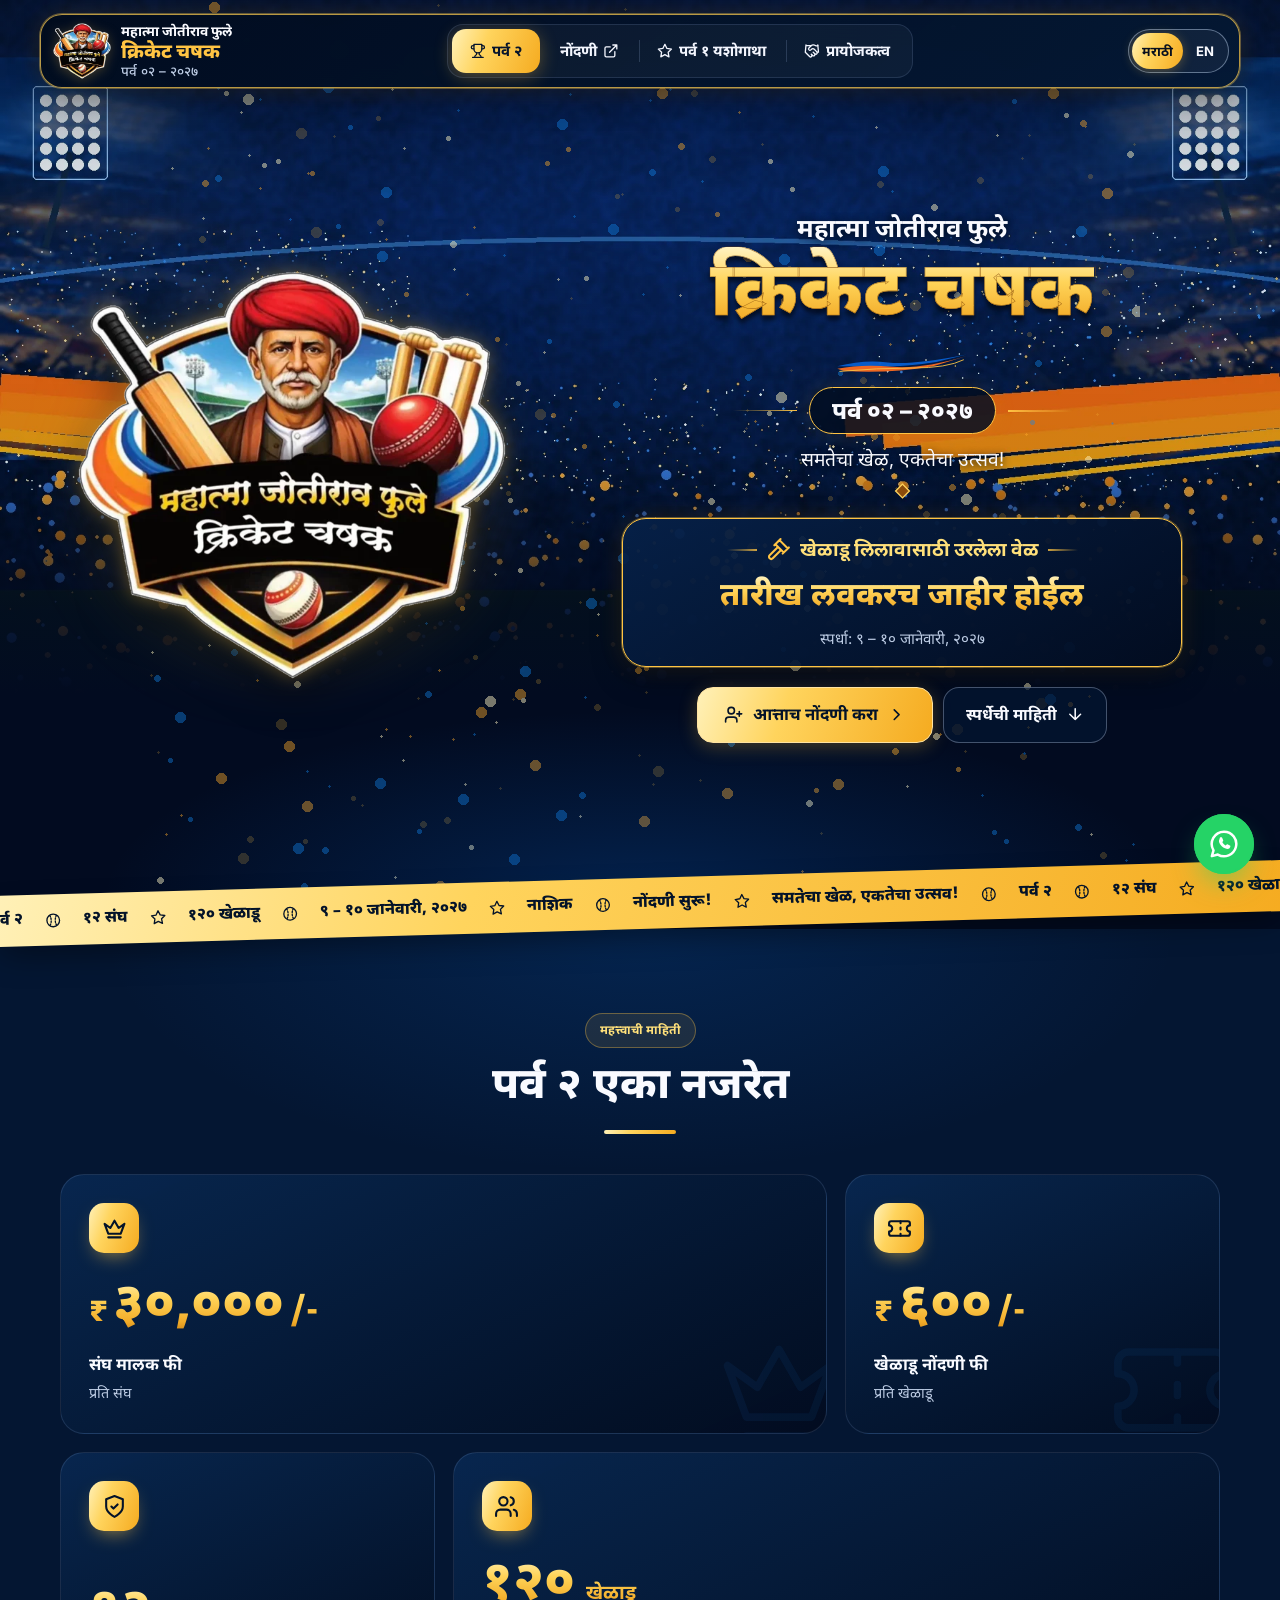
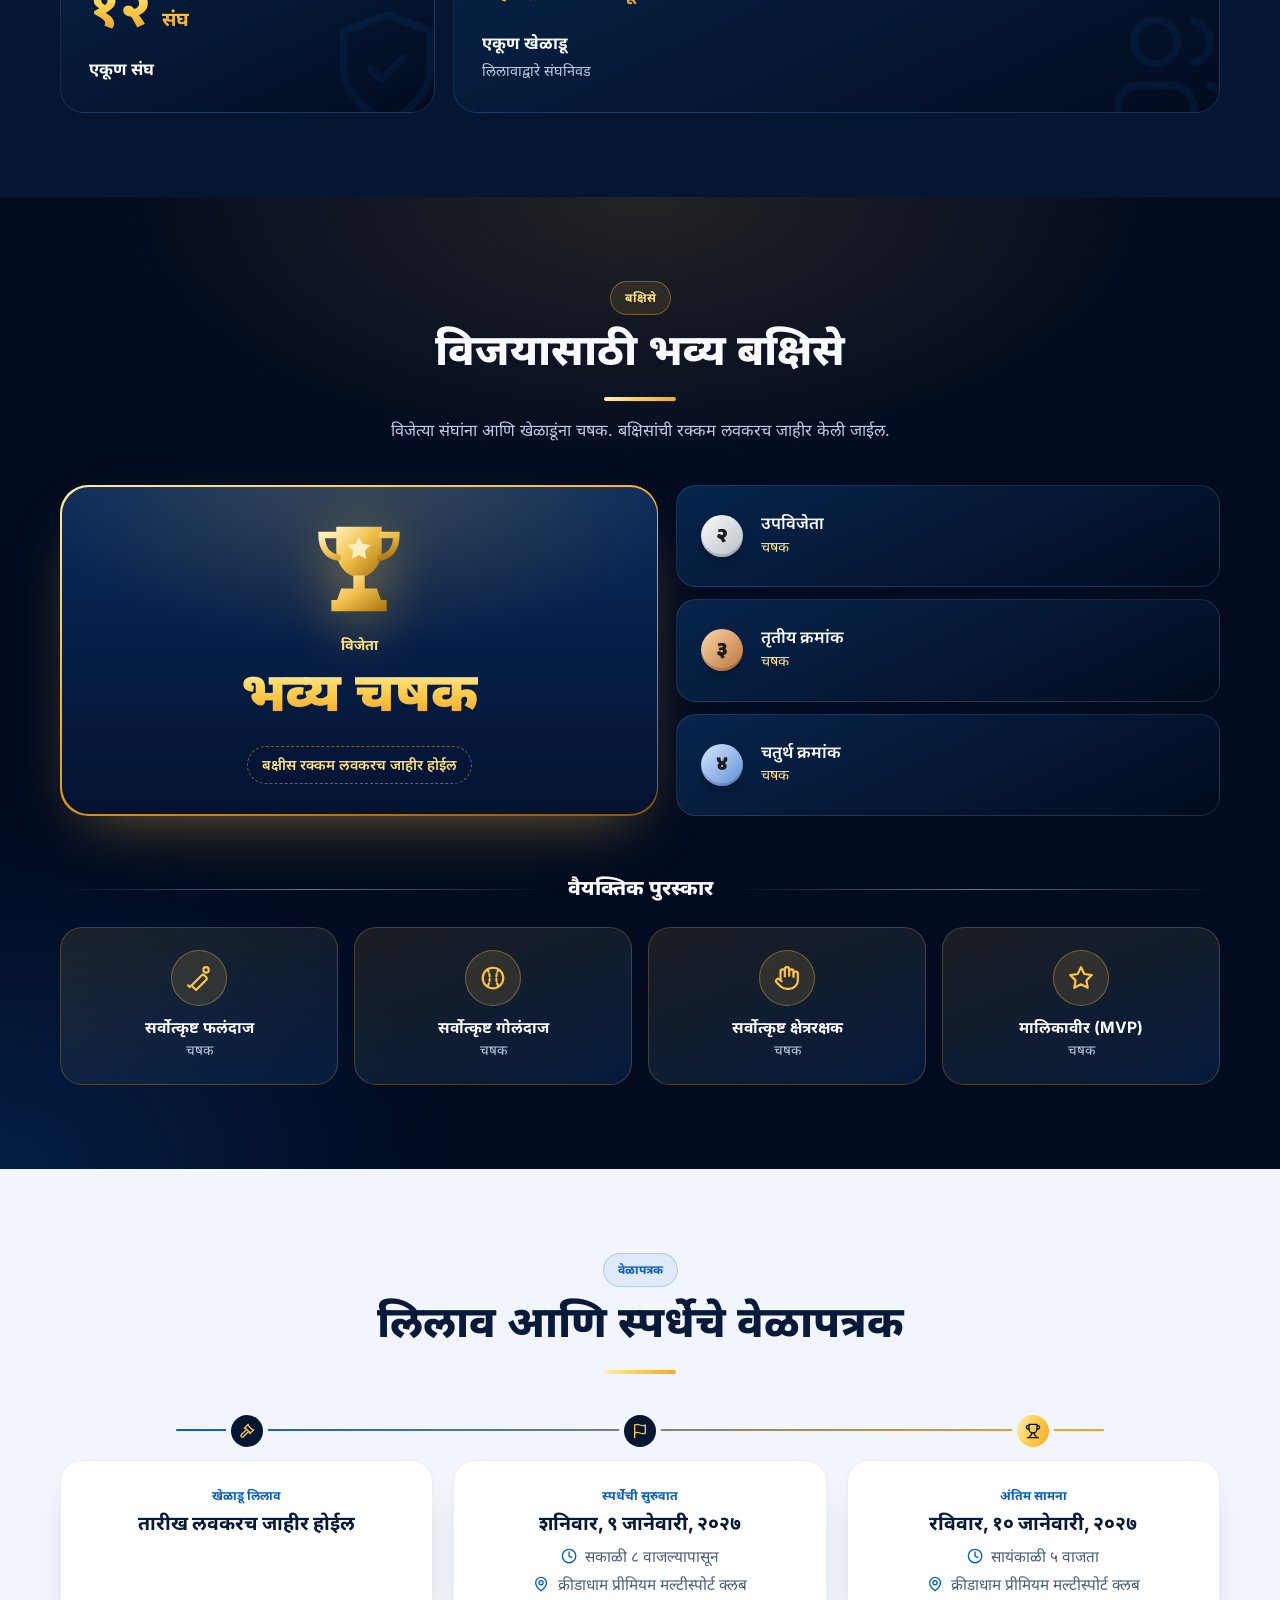
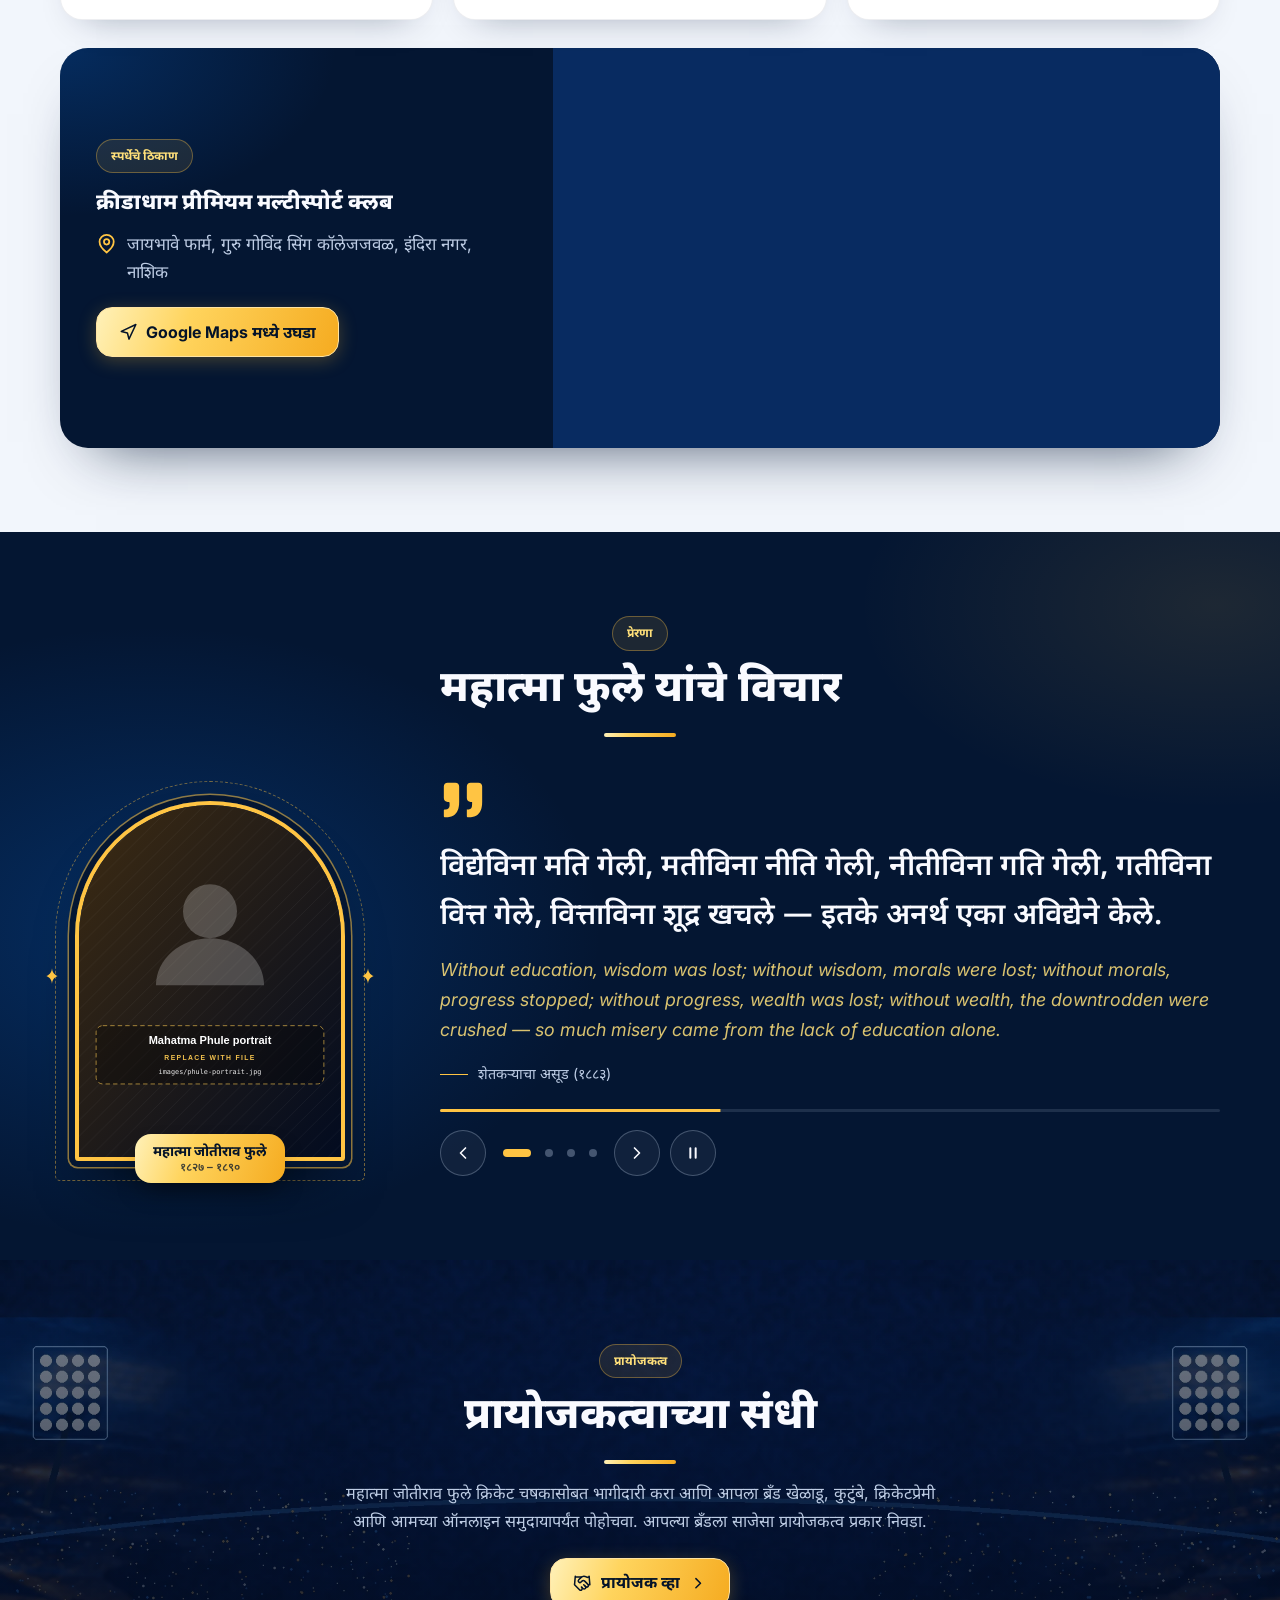
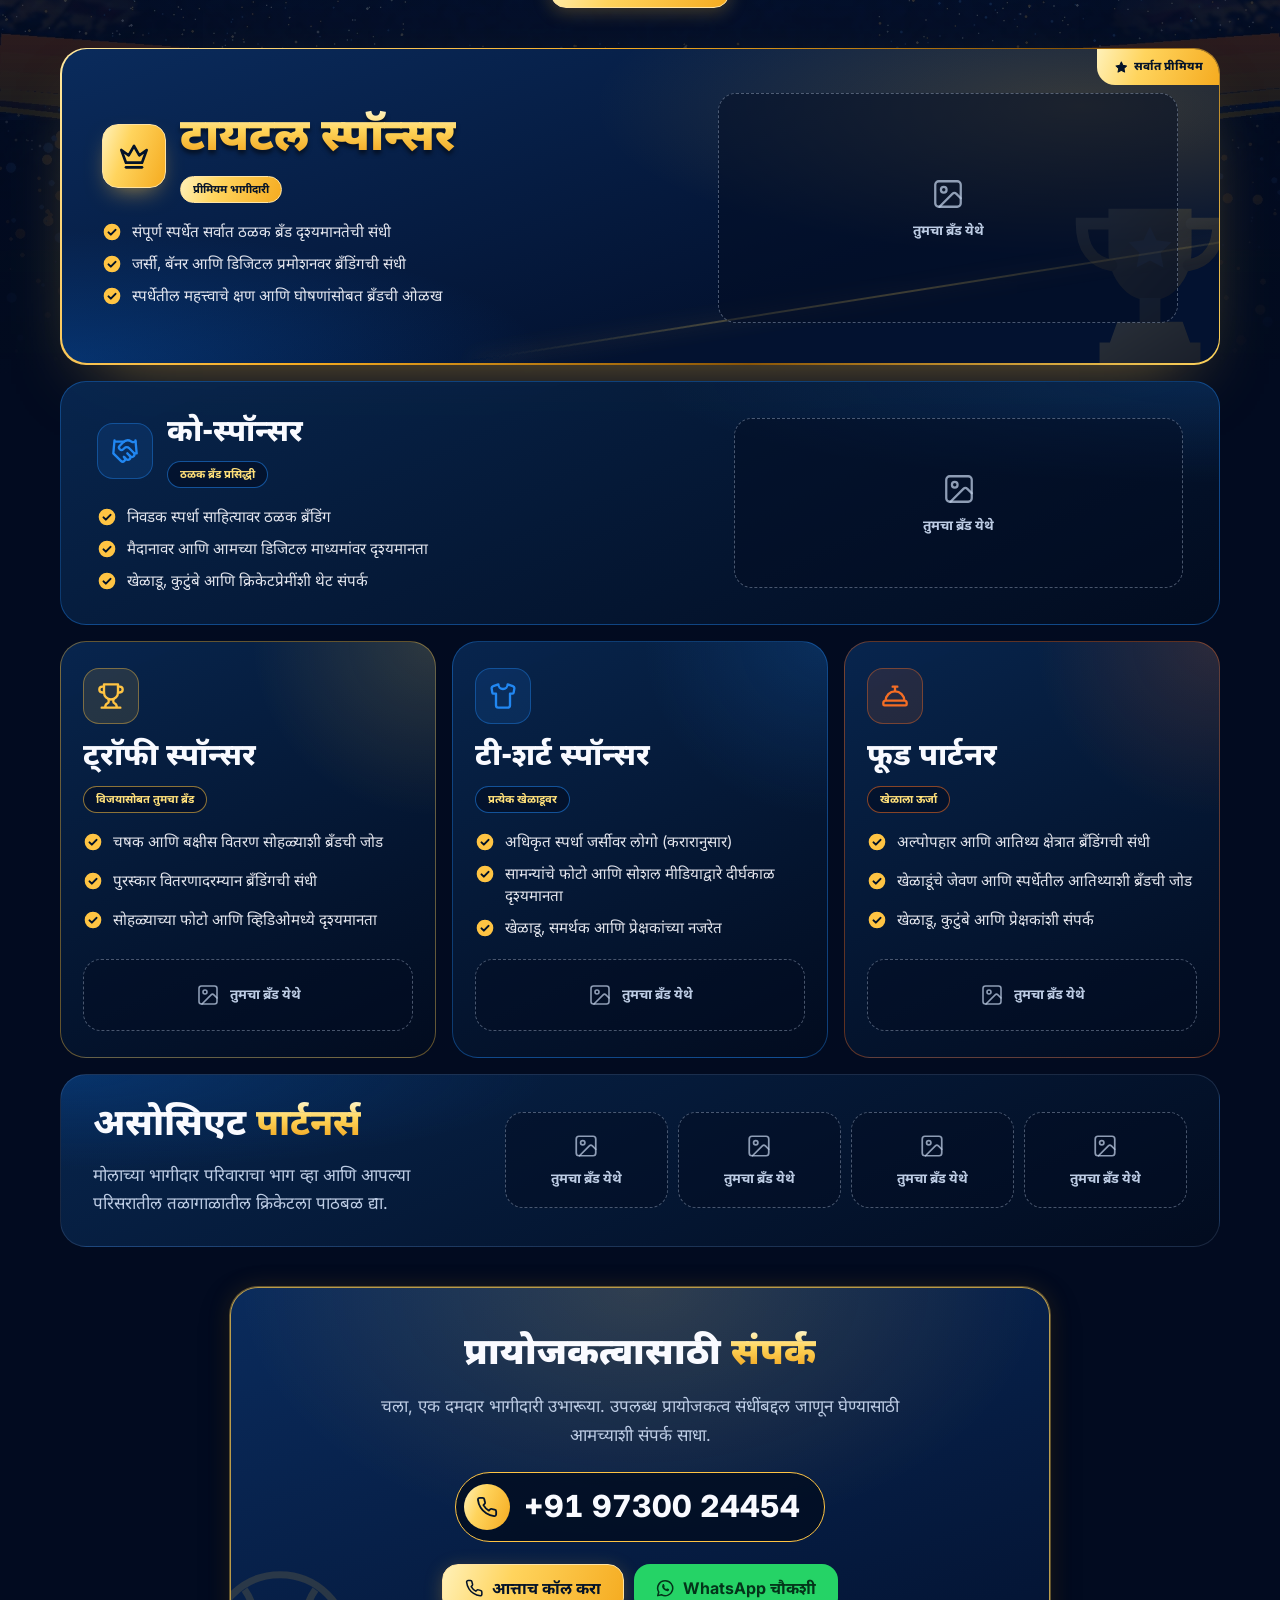
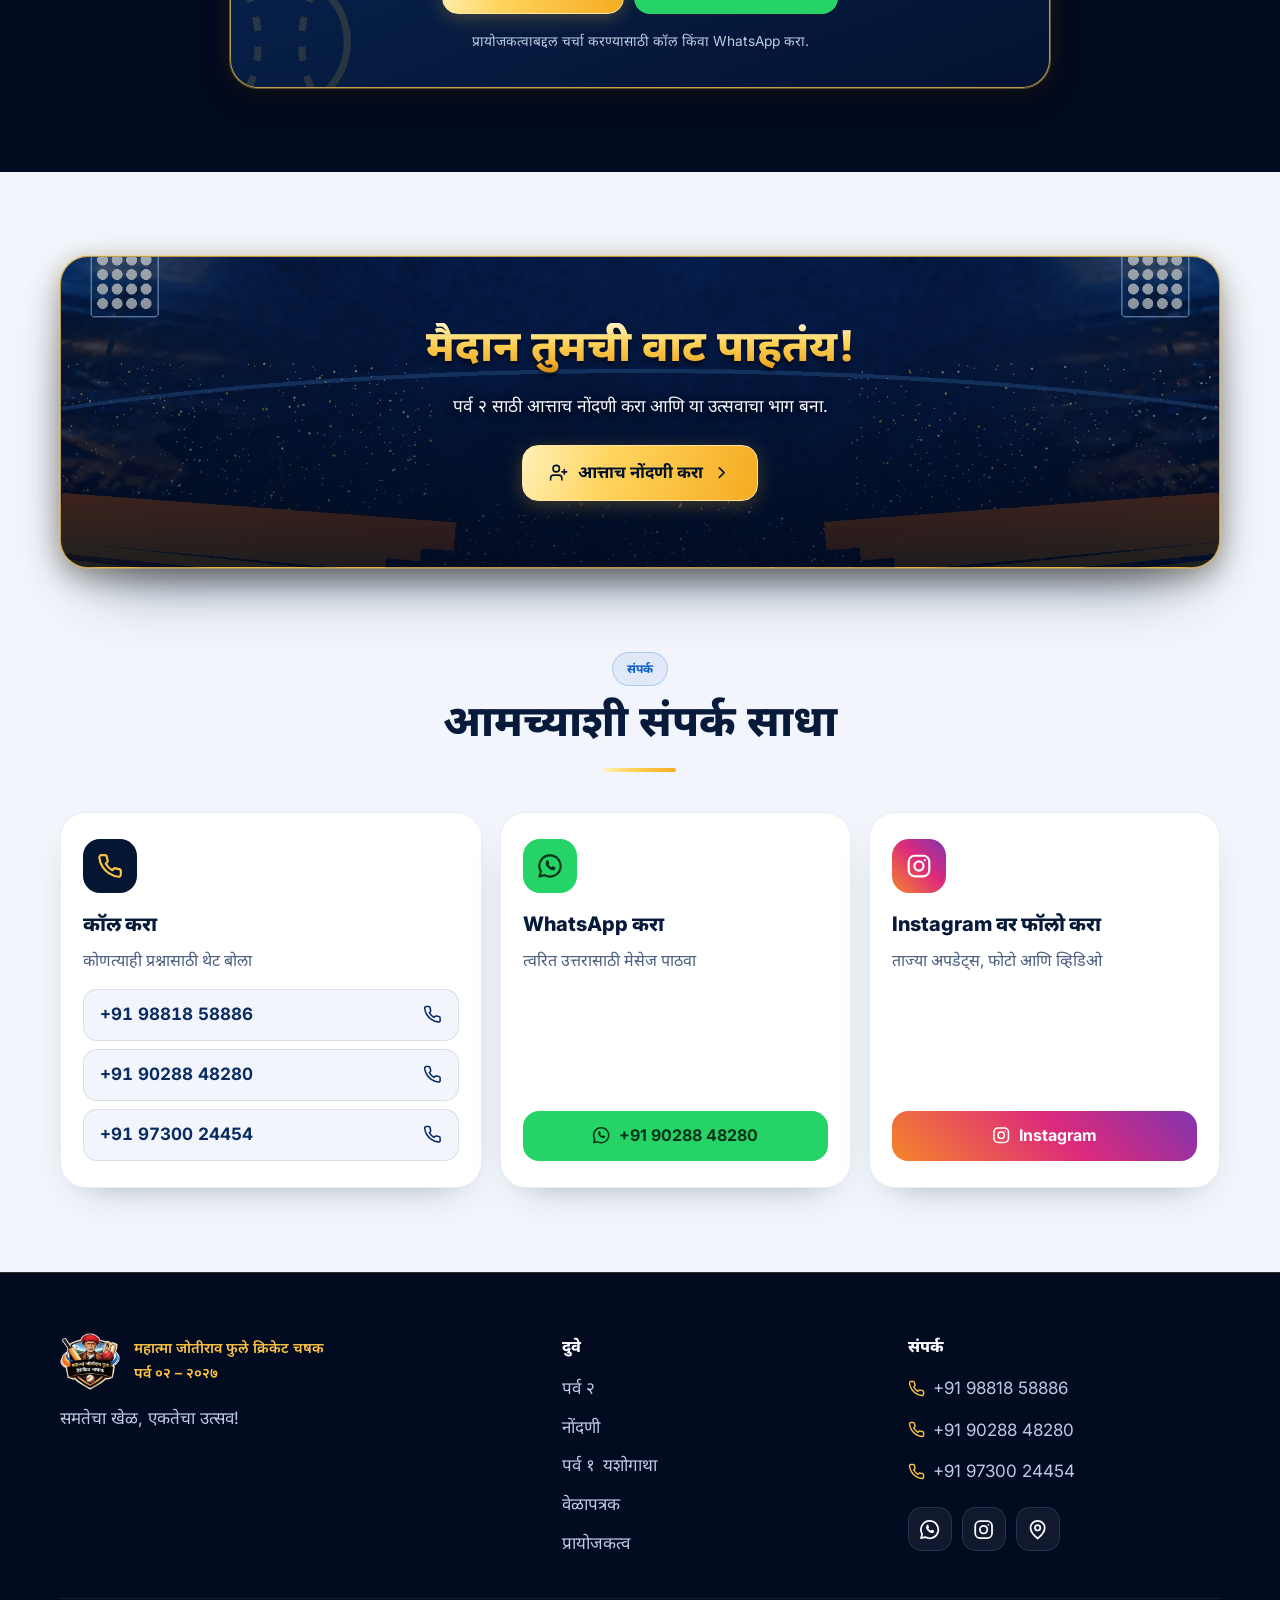
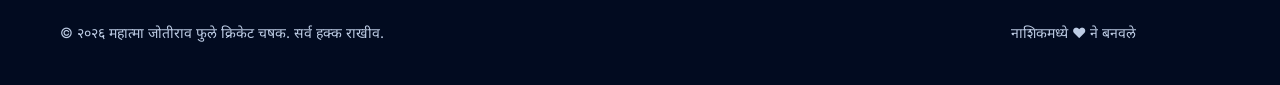
==== commit ce40ff77: "Remove the Season 1 intro section The Season 1 tab now opens directly on the owners and teams slides" ====
--- a/index.html
+++ b/index.html
@@ -30,11 +30,11 @@
   <link rel="preconnect" href="https://fonts.gstatic.com" crossorigin>
   <link rel="stylesheet" href="https://fonts.googleapis.com/css2?family=Barlow+Condensed:wght@700;800;900&family=Inter:wght@400;500;600;700;800&family=Noto+Sans+Devanagari:wght@400;500;600;700;800&display=swap">
   <link rel="preload" as="image" href="images/theme/logo-emblem-600.webp" imagesrcset="images/theme/logo-emblem-600.webp 600w, images/theme/logo-emblem-1000.webp 989w" imagesizes="(min-width: 1024px) 430px, 78vw" fetchpriority="high">
-  <link rel="stylesheet" href="css/style.css?v=13">
+  <link rel="stylesheet" href="css/style.css?v=14">
 
   <script>document.documentElement.classList.add('js');</script>
-  <script src="js/config.js?v=13" defer></script>
-  <script src="js/app.js?v=13" defer></script>
+  <script src="js/config.js?v=14" defer></script>
+  <script src="js/app.js?v=14" defer></script>
 </head>
 <body>
   <a class="skip" href="#main" data-t="skip"></a>
@@ -289,28 +289,6 @@
          ===================================================== -->
     <div class="tab-panel" id="panel-season1" data-panel="season1" hidden>
 
-      <!-- INTRO BANNER -->
-      <section class="s1-hero" id="season1-story" aria-labelledby="s1Heading">
-        <div class="hero__fx" aria-hidden="true"></div>
-        <div class="s1-hero__inner">
-          <div class="s1-hero__text">
-            <span class="pill-badge"><svg class="i" aria-hidden="true"><use href="#i-star"></use></svg><span data-t="navSeason1"></span><span data-t="navSeason1Suffix"></span></span>
-            <h1 id="s1Heading">
-              <span class="l1" data-t="@nameLine1"></span>
-              <span class="l2" data-t="@nameLine2"></span>
-            </h1>
-            <div class="hero__season" id="s1Season"></div>
-            <h2 class="s1-hero__sub" data-t="s1Title"></h2>
-            <div class="s1-story" id="s1Story"></div>
-            <div class="s1-stats" id="s1Stats"></div>
-          </div>
-          <div class="s1-hero__art" aria-hidden="true">
-            <div class="rays"></div>
-            <svg class="s1-hero__trophy" viewBox="0 0 64 64"><use href="#i-trophy-fill"></use></svg>
-          </div>
-        </div>
-      </section>
-
       <!-- OWNER & TEAM SLIDESHOW -->
       <section class="section section--light" id="teams">
         <div class="container">
--- a/css/style.css
+++ b/css/style.css
@@ -234,12 +234,12 @@
 .hero__emblem img { width: 100%; height: auto; filter: drop-shadow(0 0 9px rgba(255, 197, 73, .35)) drop-shadow(0 12px 22px rgba(0, 0, 0, .5)); }
 
 .hero__title { margin-top: 8px; line-height: 1; }
-.hero__title .l1, .s1-hero h1 .l1 {
+.hero__title .l1 {
   display: block; padding-left: .24em;
   font-weight: 800; font-size: clamp(.8rem, 3.6vw, 1.3rem); letter-spacing: .24em; text-transform: uppercase;
   color: var(--white); text-shadow: 0 2px 10px #030C19;
 }
-.hero__title .l2, .s1-hero h1 .l2 {
+.hero__title .l2 {
   display: block; margin-top: 6px; white-space: nowrap;
   font-family: var(--font-display); font-weight: 900; text-transform: uppercase; letter-spacing: -.005em; line-height: .92;
   font-size: clamp(2.5rem, 10.6vw, 6rem);
@@ -649,51 +649,12 @@
   .cta { padding: 66px 40px; }
 }
 
-/* ---------- season 1 intro ---------- */
-.s1-hero {
-  position: relative; isolation: isolate; overflow: hidden; color: var(--white);
-  padding: calc(var(--hdr-h) + 34px) 18px 80px;
-  background:
-    linear-gradient(180deg, rgba(2, 11, 32, .55), rgba(2, 11, 32, .72) 60%, var(--navy-950)),
-    url("../images/theme/stadium-desktop.webp") center top / cover no-repeat,
-    var(--navy-950);
-}
-.s1-hero .hero__fx { opacity: .7; }
-.s1-hero__inner { max-width: 1160px; margin: 0 auto; display: grid; gap: 28px; align-items: center; }
-.s1-hero__text { text-align: center; }
-.s1-hero h1 { margin-top: 16px; line-height: 1; }
-.s1-hero h1 .l2 { font-size: clamp(2.4rem, 10.2vw, 5rem); }
-.s1-hero .hero__season { margin-top: 14px; }
-.s1-hero__sub { margin-top: 24px; font-weight: 800; font-size: clamp(1.15rem, 4.4vw, 1.55rem); color: var(--gold-300); }
-.s1-story { display: grid; gap: 12px; max-width: 62ch; margin: 12px auto 0; font-size: 1.04rem; color: rgba(249, 250, 255, .86); }
-.s1-stats { display: grid; grid-template-columns: repeat(2, 1fr); gap: 12px; margin-top: 30px; }
-.s1-stat { padding: 18px 14px; border-radius: 20px; text-align: center; background: var(--card-grad); border: 1px solid var(--line); }
-.s1-stat b {
-  display: block; font-family: var(--font-display); font-weight: 900; font-size: 2.6rem; line-height: 1; font-variant-numeric: tabular-nums;
-  background: var(--gold-text); -webkit-background-clip: text; background-clip: text; color: transparent;
-}
-.s1-stat span { font-size: .92rem; color: var(--muted); }
-.pill-badge {
-  display: inline-flex; align-items: center; gap: 8px; padding: 7px 14px; border-radius: 999px;
-  background: rgba(255, 196, 67, .1); border: 1px solid rgba(255, 196, 67, .4);
-  color: var(--gold-300); font-weight: 700; font-size: .86rem;
-}
-.pill-badge .i { width: 1em; height: 1em; color: var(--gold); }
-.s1-hero__art { position: relative; order: -1; justify-self: center; width: 150px; aspect-ratio: 1; display: grid; place-items: center; }
-.rays {
-  position: absolute; inset: -40%; border-radius: 50%;
-  background: repeating-conic-gradient(from 0deg, rgba(255, 196, 67, .15) 0 8deg, transparent 8deg 20deg);
-  -webkit-mask-image: radial-gradient(circle, #000 20%, transparent 68%); mask-image: radial-gradient(circle, #000 20%, transparent 68%);
-  animation: spin 40s linear infinite;
-}
-.s1-hero__trophy { position: relative; width: 78%; height: 78%; filter: drop-shadow(0 20px 40px rgba(255, 196, 67, .4)); animation: bob 3.4s ease-in-out infinite; }
-
-@media (min-width: 960px) {
-  .s1-hero__inner { grid-template-columns: 1.35fr .65fr; gap: 50px; }
-  .s1-hero__text { text-align: left; }
-  .s1-story { margin-left: 0; }
-  .s1-stats { grid-template-columns: repeat(4, 1fr); }
-  .s1-hero__art { order: 0; width: min(340px, 100%); }
+/* ---------- season 1 tab ----------
+   The tab opens straight on the slideshow, so its first section clears the
+   fixed header and gets a navy band behind the header like the Season 2 hero. */
+.tab-panel[data-panel="season1"] > .section:first-child {
+  padding-top: calc(var(--hdr-h) + 56px);
+  background: linear-gradient(180deg, var(--navy-950) 0, var(--navy-900) calc(var(--hdr-h) + 16px), var(--light) calc(var(--hdr-h) + 16px));
 }
 
 /* ---------- owner & team slideshow ---------- */
@@ -1133,13 +1094,13 @@
    Barlow Condensed is Latin-only and tuned for tight caps, so Marathi text uses
    Noto Sans Devanagari with its own sizes, line-heights and no letter-spacing. */
 html[lang="mr"] :is(.eyebrow, .cd__unit, .prize-win__place, .tl__tag, .tcard__kicker, .tcard__squad-title,
-  .tcard__owner small, .pod__label, .ticker__item, .pill-badge, .sub-head) { letter-spacing: 0; text-transform: none; }
-html[lang="mr"] :is(.cd__num, .stat__num, .prize-win__amt, .prize__amt, .ind__prize, .pod__step, .s1-stat b,
+  .tcard__owner small, .pod__label, .ticker__item, .sub-head) { letter-spacing: 0; text-transform: none; }
+html[lang="mr"] :is(.cd__num, .stat__num, .prize-win__amt, .prize__amt, .ind__prize, .pod__step,
   .medal, .cd__msg, .sec-head h2, .cta h2, .sub-head, .tcard__team, .ticker__item, .squad li b) { font-family: var(--font-mr); }
-html[lang="mr"] .hero__title .l1, html[lang="mr"] .s1-hero h1 .l1 {
+html[lang="mr"] .hero__title .l1 {
   padding-left: 0; letter-spacing: 0; text-transform: none; font-weight: 700; font-size: clamp(1.05rem, 4.8vw, 1.6rem);
 }
-html[lang="mr"] .hero__title .l2, html[lang="mr"] .s1-hero h1 .l2 {
+html[lang="mr"] .hero__title .l2 {
   font-family: var(--font-mr); font-weight: 800; letter-spacing: 0; line-height: 1.3; font-size: clamp(2.3rem, 10.6vw, 4.8rem);
 }
 html[lang="mr"] :is(.sec-head h2, .cta h2) { font-weight: 800; letter-spacing: 0; line-height: 1.3; font-size: clamp(1.75rem, 6.4vw, 2.7rem); }
@@ -1157,7 +1118,6 @@
 html[lang="mr"] .prize-win__amt { font-size: clamp(2.6rem, 12vw, 4.4rem); line-height: 1.2; }
 html[lang="mr"] .prize-win__amt--text { font-size: clamp(2.2rem, 9vw, 3.4rem); line-height: 1.3; }
 html[lang="mr"] .prize__amt { font-size: clamp(1.1rem, 4.6vw, 1.8rem); }
-html[lang="mr"] .s1-stat b { font-size: 2.2rem; line-height: 1.2; }
 html[lang="mr"] .pod__step { font-size: clamp(2rem, 7.5vw, 3.4rem); line-height: 1.1; }
 html[lang="mr"] .cd__msg { font-size: clamp(1.4rem, 6vw, 2rem); line-height: 1.4; }
 
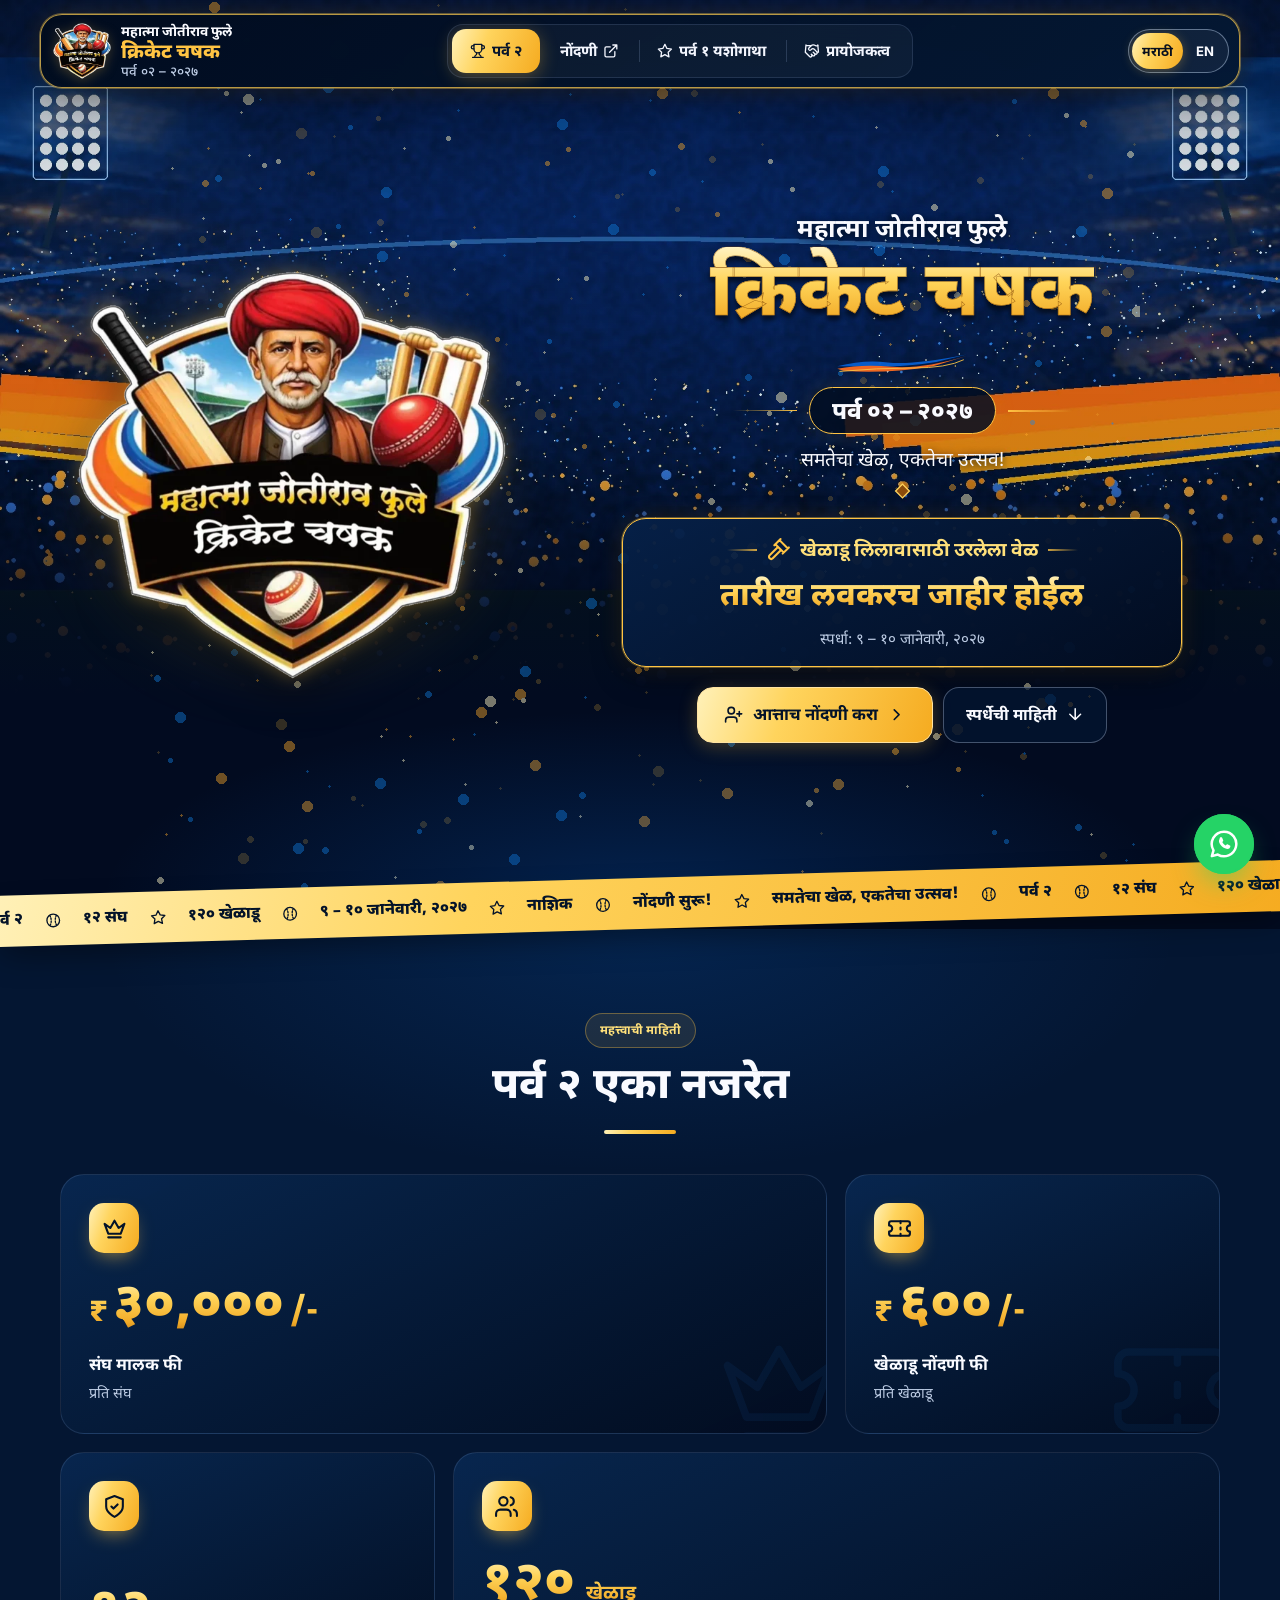
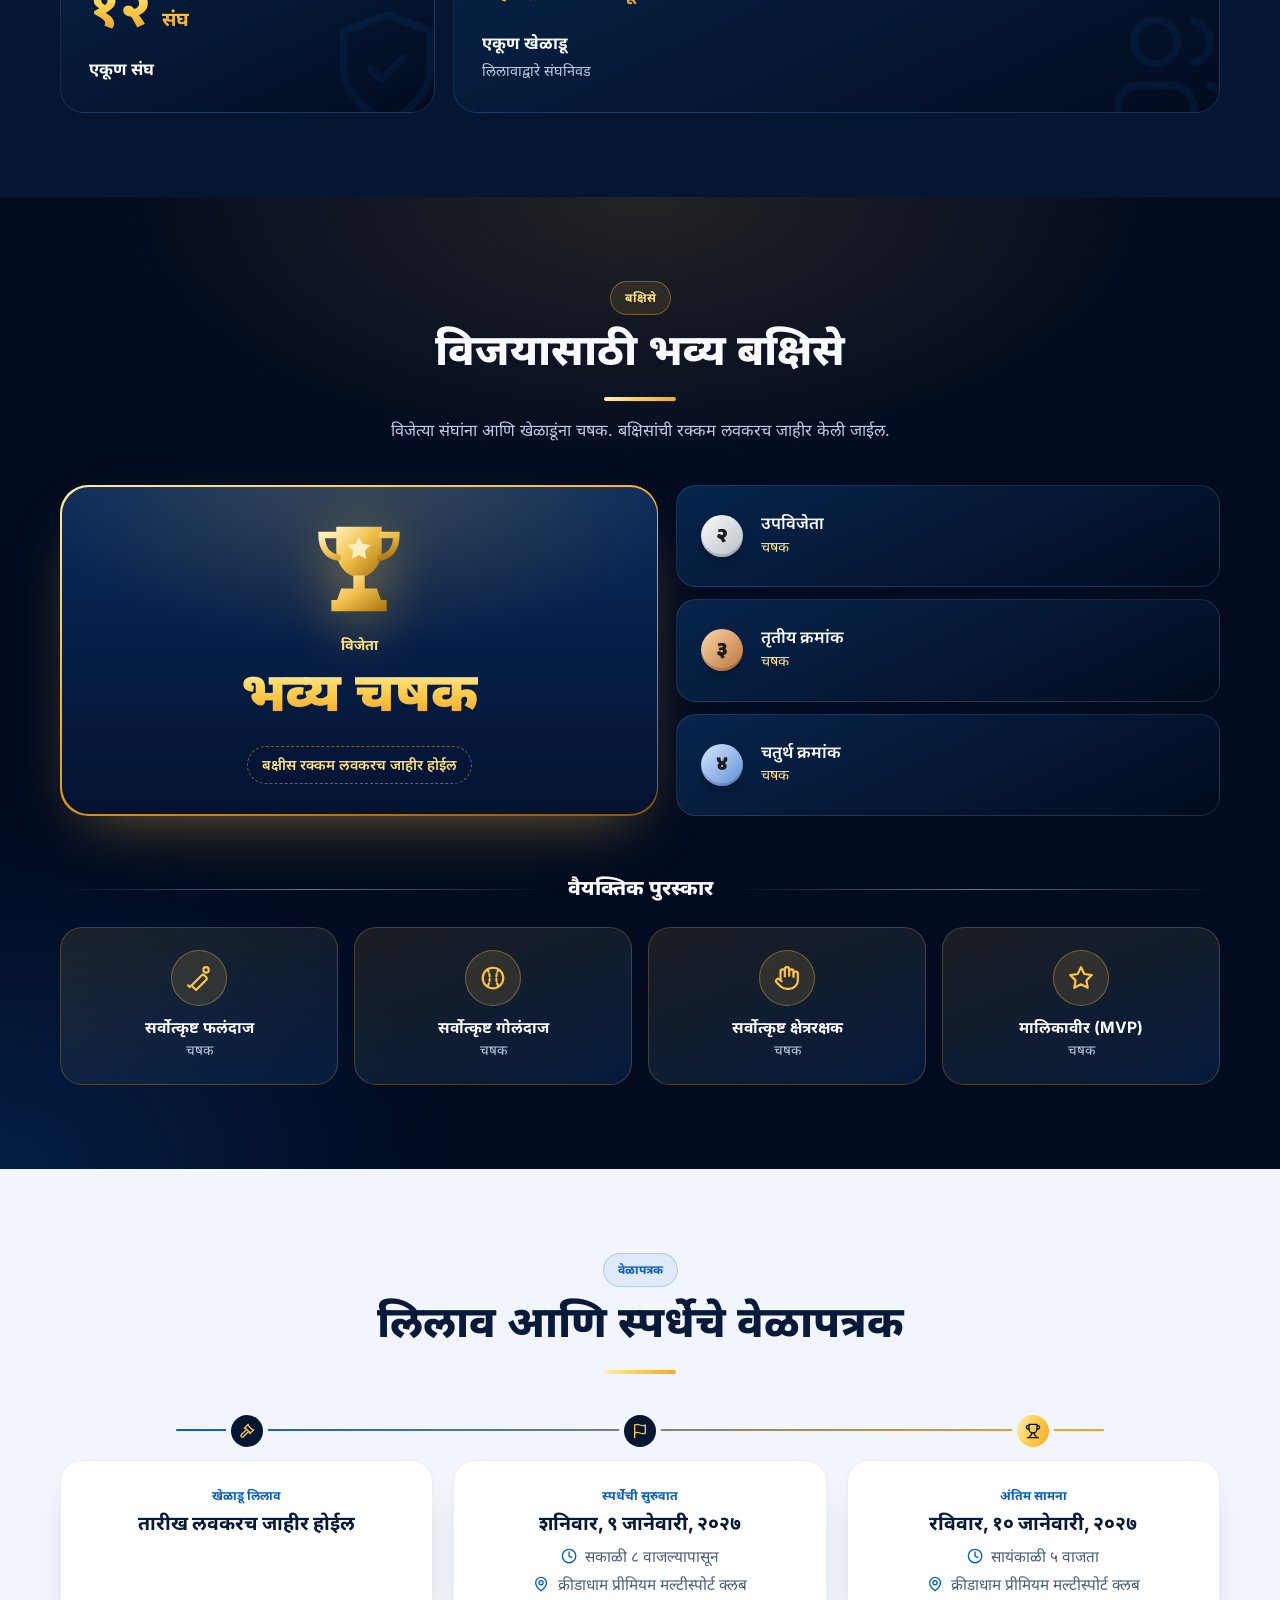
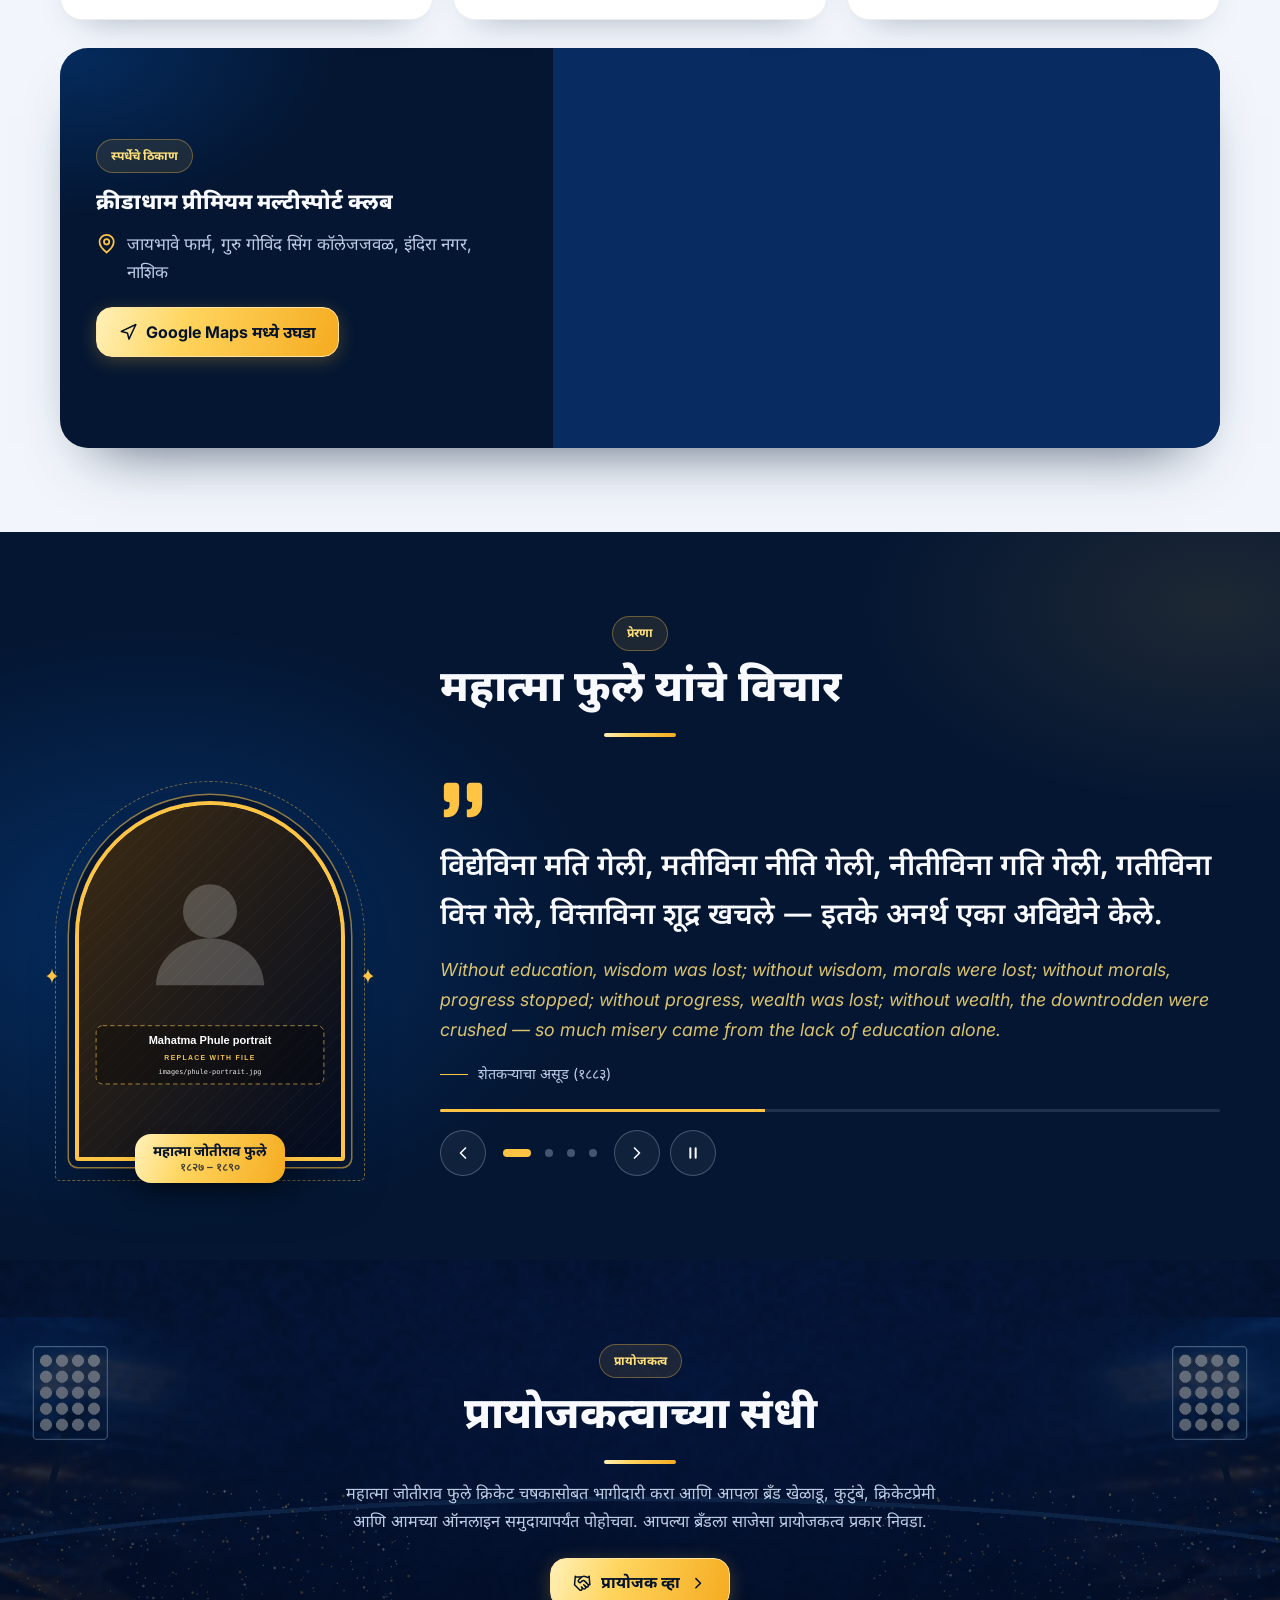
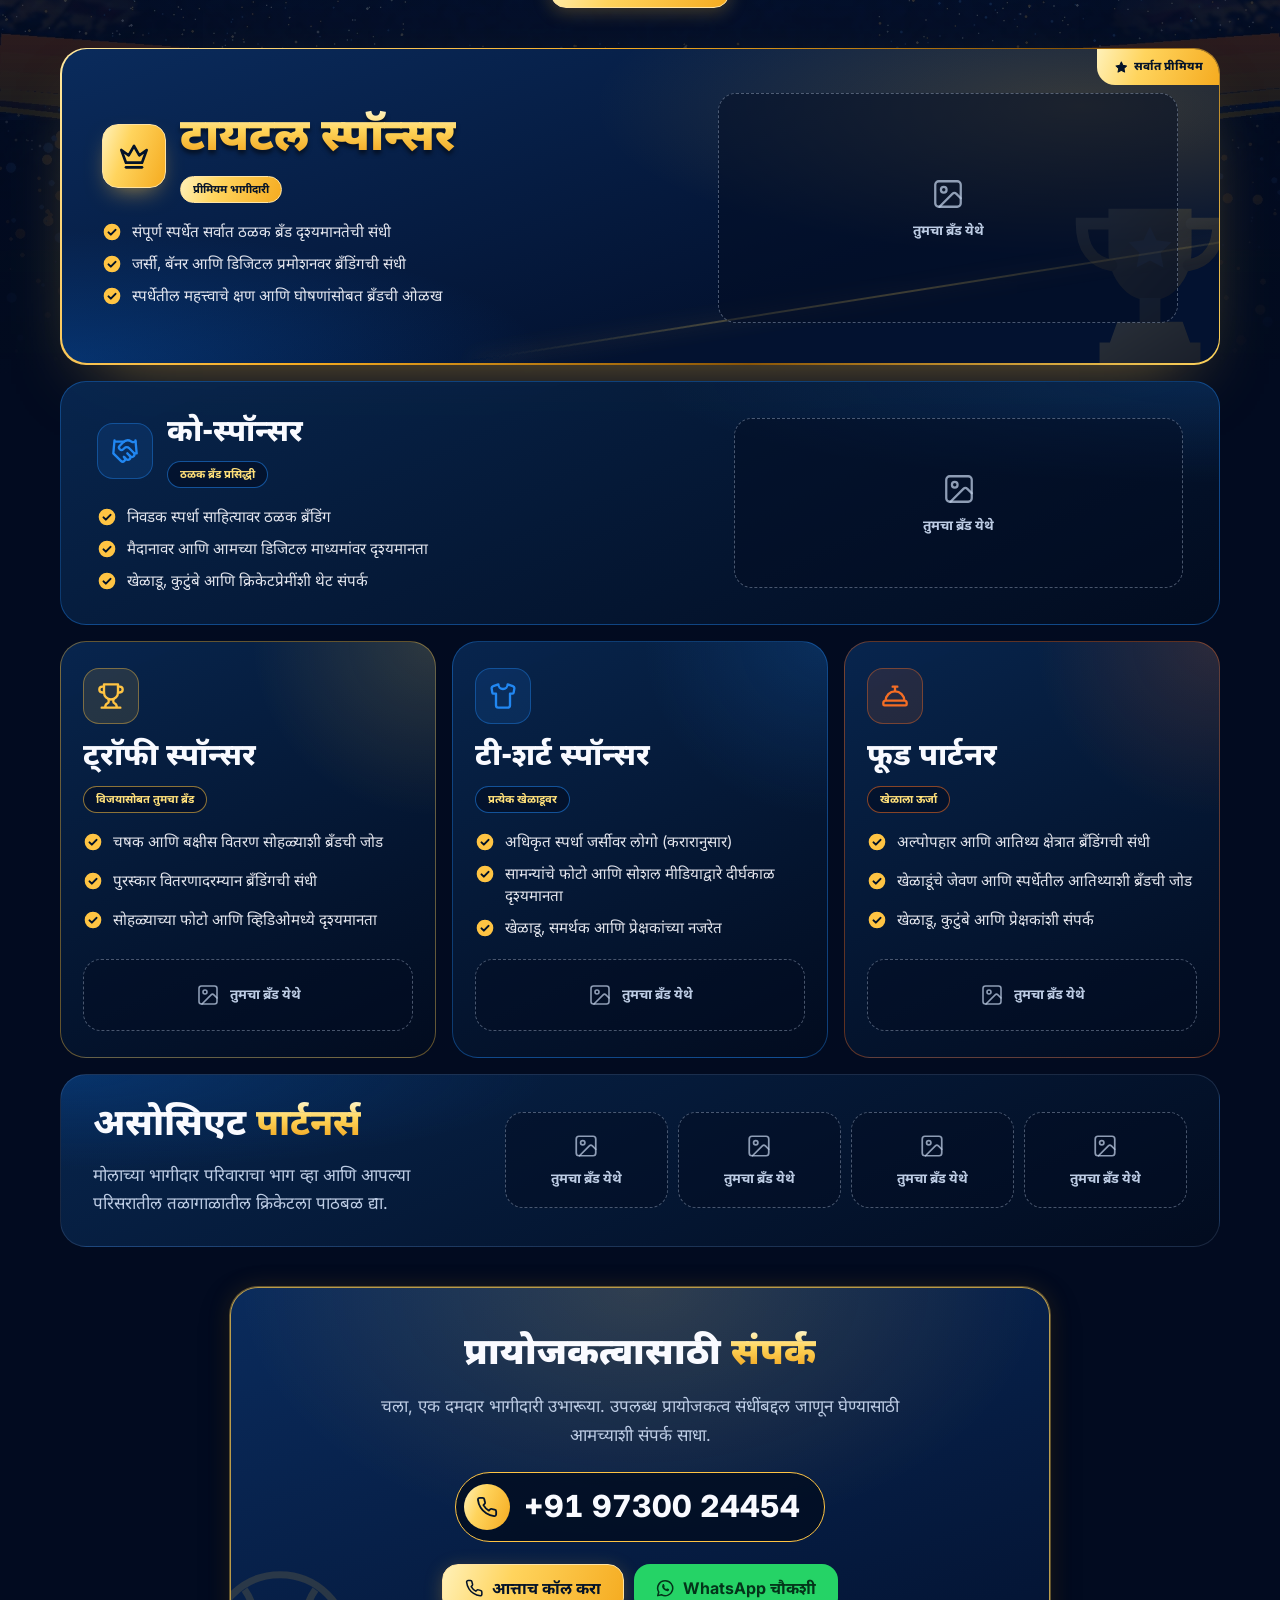
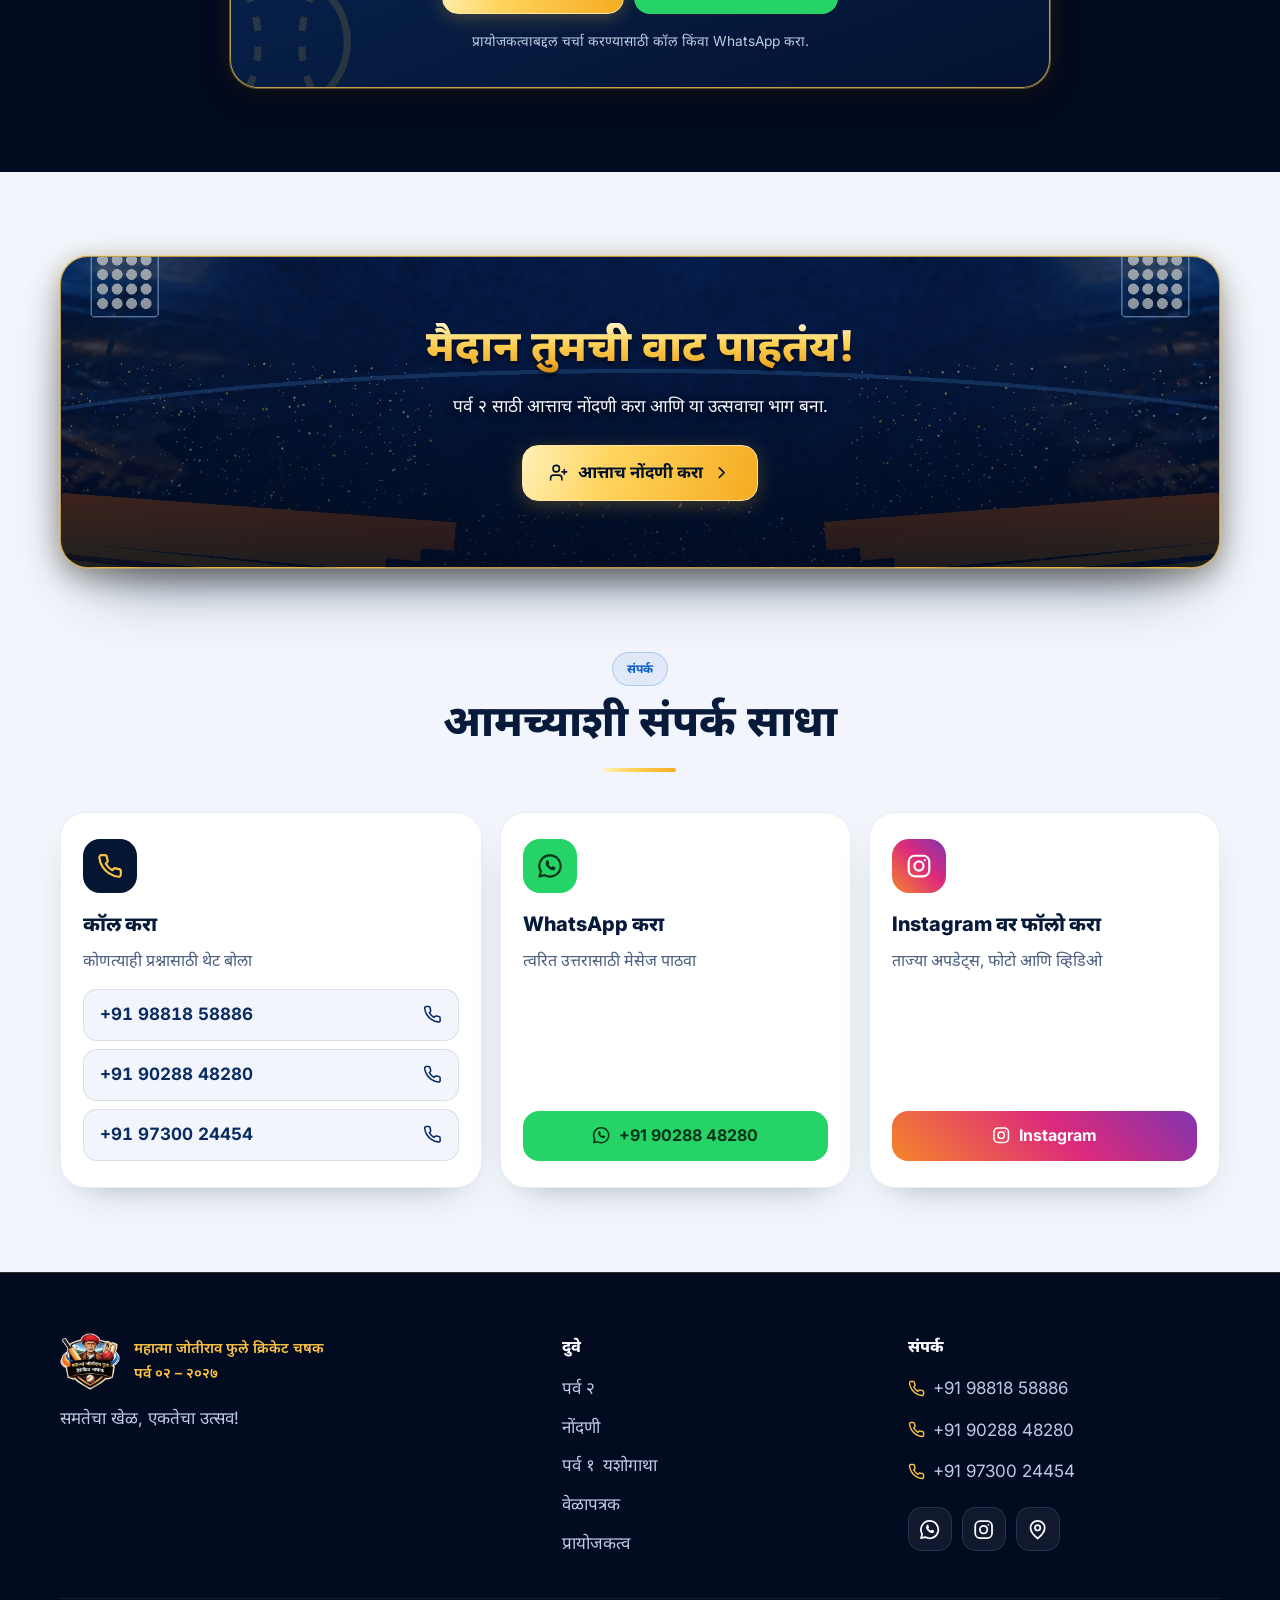
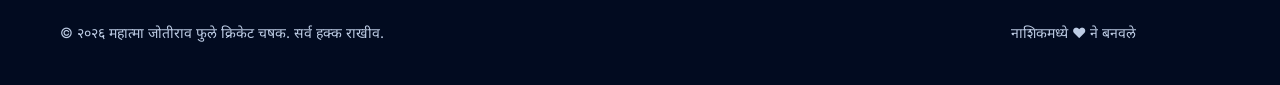
==== commit 564e1ad6: "Add the Season 1 sponsors logo wall New "Season 1 Sponsors" section at the end of the Season 1 tab w" ====
--- a/index.html
+++ b/index.html
@@ -30,11 +30,11 @@
   <link rel="preconnect" href="https://fonts.gstatic.com" crossorigin>
   <link rel="stylesheet" href="https://fonts.googleapis.com/css2?family=Barlow+Condensed:wght@700;800;900&family=Inter:wght@400;500;600;700;800&family=Noto+Sans+Devanagari:wght@400;500;600;700;800&display=swap">
   <link rel="preload" as="image" href="images/theme/logo-emblem-600.webp" imagesrcset="images/theme/logo-emblem-600.webp 600w, images/theme/logo-emblem-1000.webp 989w" imagesizes="(min-width: 1024px) 430px, 78vw" fetchpriority="high">
-  <link rel="stylesheet" href="css/style.css?v=14">
+  <link rel="stylesheet" href="css/style.css?v=16">
 
   <script>document.documentElement.classList.add('js');</script>
-  <script src="js/config.js?v=14" defer></script>
-  <script src="js/app.js?v=14" defer></script>
+  <script src="js/config.js?v=16" defer></script>
+  <script src="js/app.js?v=16" defer></script>
 </head>
 <body>
   <a class="skip" href="#main" data-t="skip"></a>
@@ -340,6 +340,18 @@
           <div class="gallery" id="galleryGrid"></div>
         </div>
       </section>
+
+      <!-- SEASON 1 SPONSORS (logo wall from config.season1.sponsors) -->
+      <section class="section section--light" id="season1-sponsors" aria-labelledby="s1SponsorsTitle">
+        <div class="container">
+          <header class="sec-head reveal">
+            <span class="eyebrow" data-t="s1SponsorsEyebrow"></span>
+            <h2 id="s1SponsorsTitle" data-t="s1SponsorsTitle"></h2>
+            <p class="sec-intro" data-t="s1SponsorsText"></p>
+          </header>
+          <ul class="s1-sponsors" id="s1SponsorGrid"></ul>
+        </div>
+      </section>
     </div>
   </main>
 
--- a/css/style.css
+++ b/css/style.css
@@ -422,6 +422,7 @@
 .prize-win__tba { margin-top: 6px; padding: 6px 14px; border-radius: 999px; border: 1px dashed rgba(255, 196, 67, .45); color: var(--gold-300); font-size: .9rem; font-weight: 600; }
 .sec-intro { max-width: 62ch; margin: 16px auto 0; color: var(--muted); font-size: 1.02rem; }
 .sec-intro[hidden] { display: none; }
+.section--light .sec-intro { color: var(--ink-2); }
 
 .prize-list { display: grid; grid-template-columns: repeat(3, 1fr); gap: 10px; }
 .prize {
@@ -824,6 +825,23 @@
   .gallery { grid-template-columns: repeat(4, 1fr); grid-auto-rows: 200px; gap: 14px; }
   .g-item__cap { font-size: 1rem; left: 16px; bottom: 14px; }
 }
+
+/* ---------- season 1 sponsors (logo wall) ---------- */
+.s1-sponsors { list-style: none; margin: 0; padding: 0; display: grid; grid-template-columns: repeat(2, minmax(0, 1fr)); gap: 12px; }
+.s1-sponsor {
+  position: relative; overflow: hidden; aspect-ratio: 3 / 2; border-radius: 18px;
+  background: #fff; border: 1px solid rgba(8, 26, 58, .08); box-shadow: 0 12px 28px -22px rgba(4, 22, 50, .5);
+  transition: transform .3s var(--ease), box-shadow .3s, border-color .3s;
+}
+.s1-sponsor:hover { transform: translateY(-4px); border-color: rgba(255, 196, 67, .7); box-shadow: 0 18px 36px -22px rgba(4, 22, 50, .55); }
+/* logo sits inside a fixed inset box so every tile keeps the same height */
+.s1-sponsor img { position: absolute; inset: 14px; width: calc(100% - 28px); height: calc(100% - 28px); object-fit: contain; }
+@media (max-width: 599px) {
+  /* odd count on a 2-column phone grid: centre the last logo */
+  .s1-sponsor:last-child:nth-child(odd) { grid-column: 1 / -1; justify-self: center; width: calc(50% - 6px); }
+}
+@media (min-width: 600px) { .s1-sponsors { grid-template-columns: repeat(3, minmax(0, 1fr)); gap: 16px; } }
+@media (min-width: 1024px) { .s1-sponsors { grid-template-columns: repeat(5, minmax(0, 1fr)); gap: 18px; } .s1-sponsor img { inset: 18px; width: calc(100% - 36px); height: calc(100% - 36px); } }
 
 /* ---------- footer ---------- */
 .ftr { position: relative; padding: 60px 20px 120px; background: var(--navy-950); color: var(--muted); border-top: 1px solid rgba(255, 196, 67, .2); }
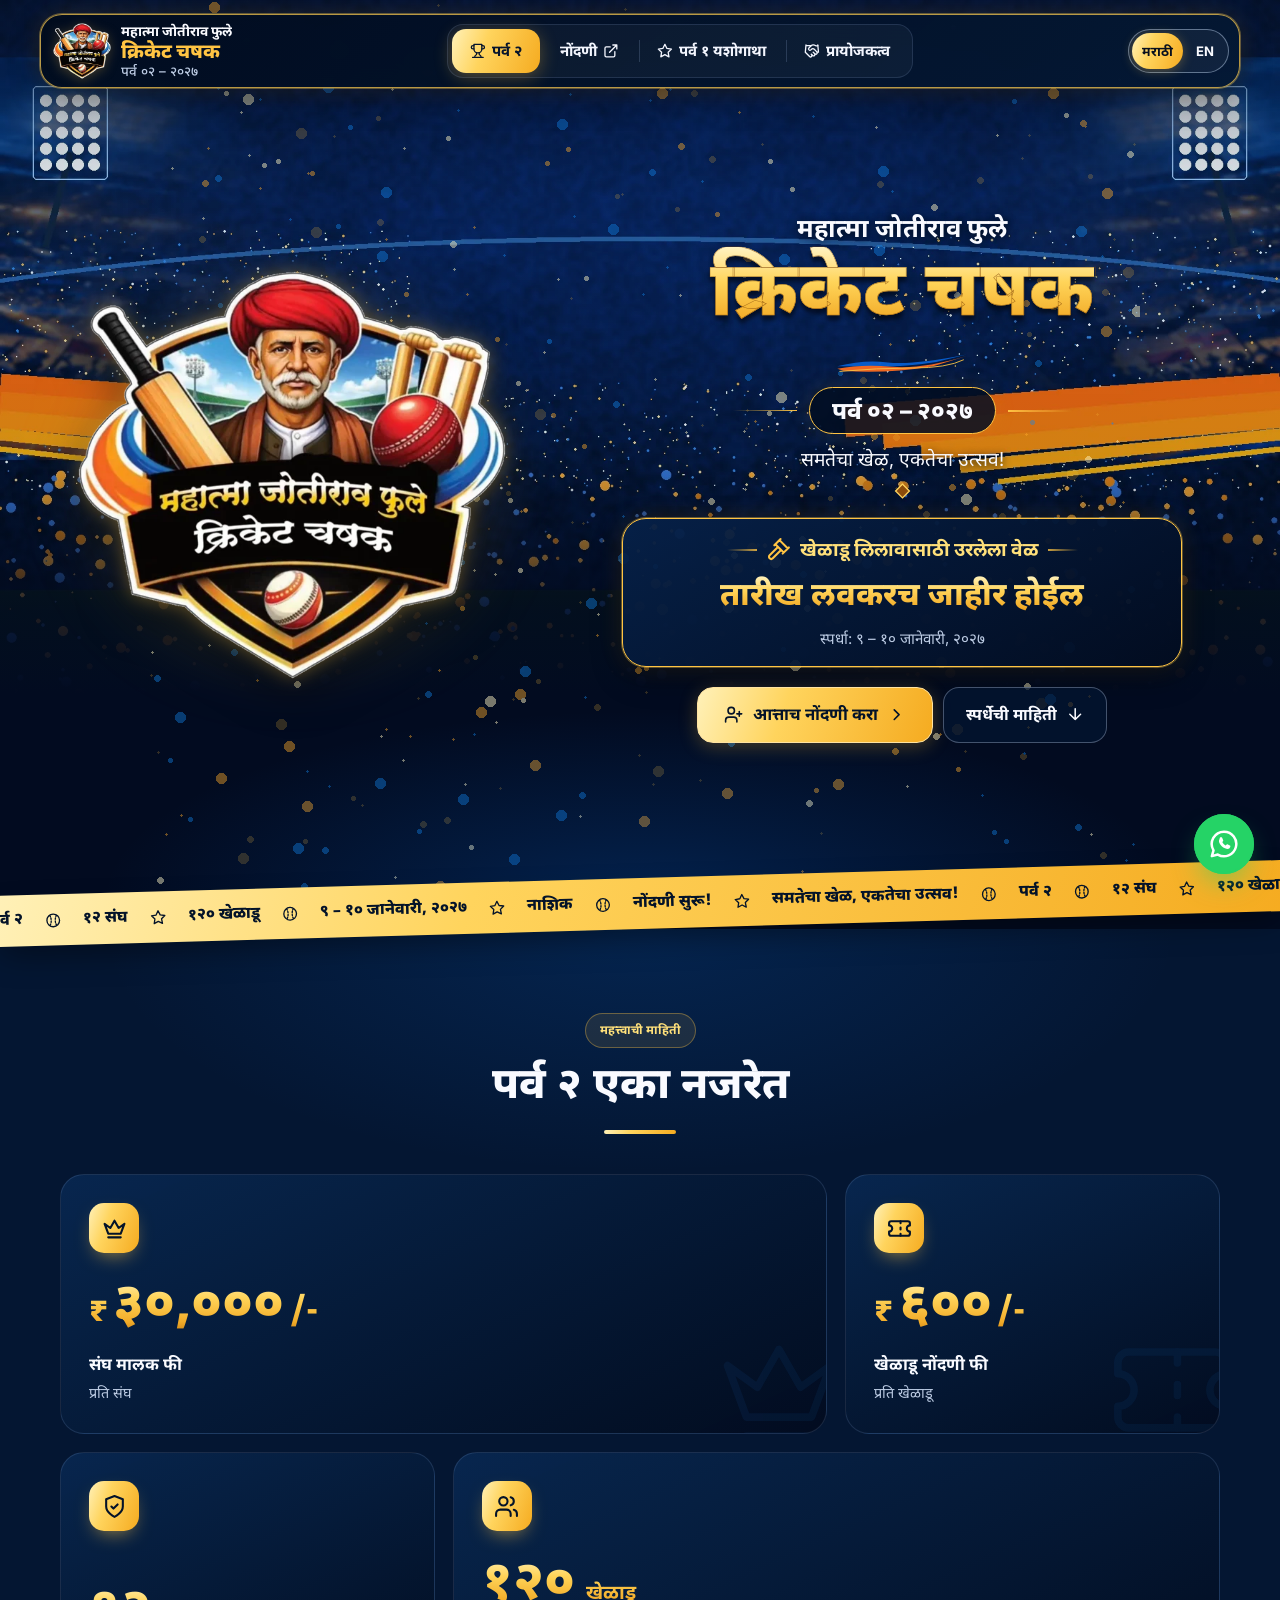
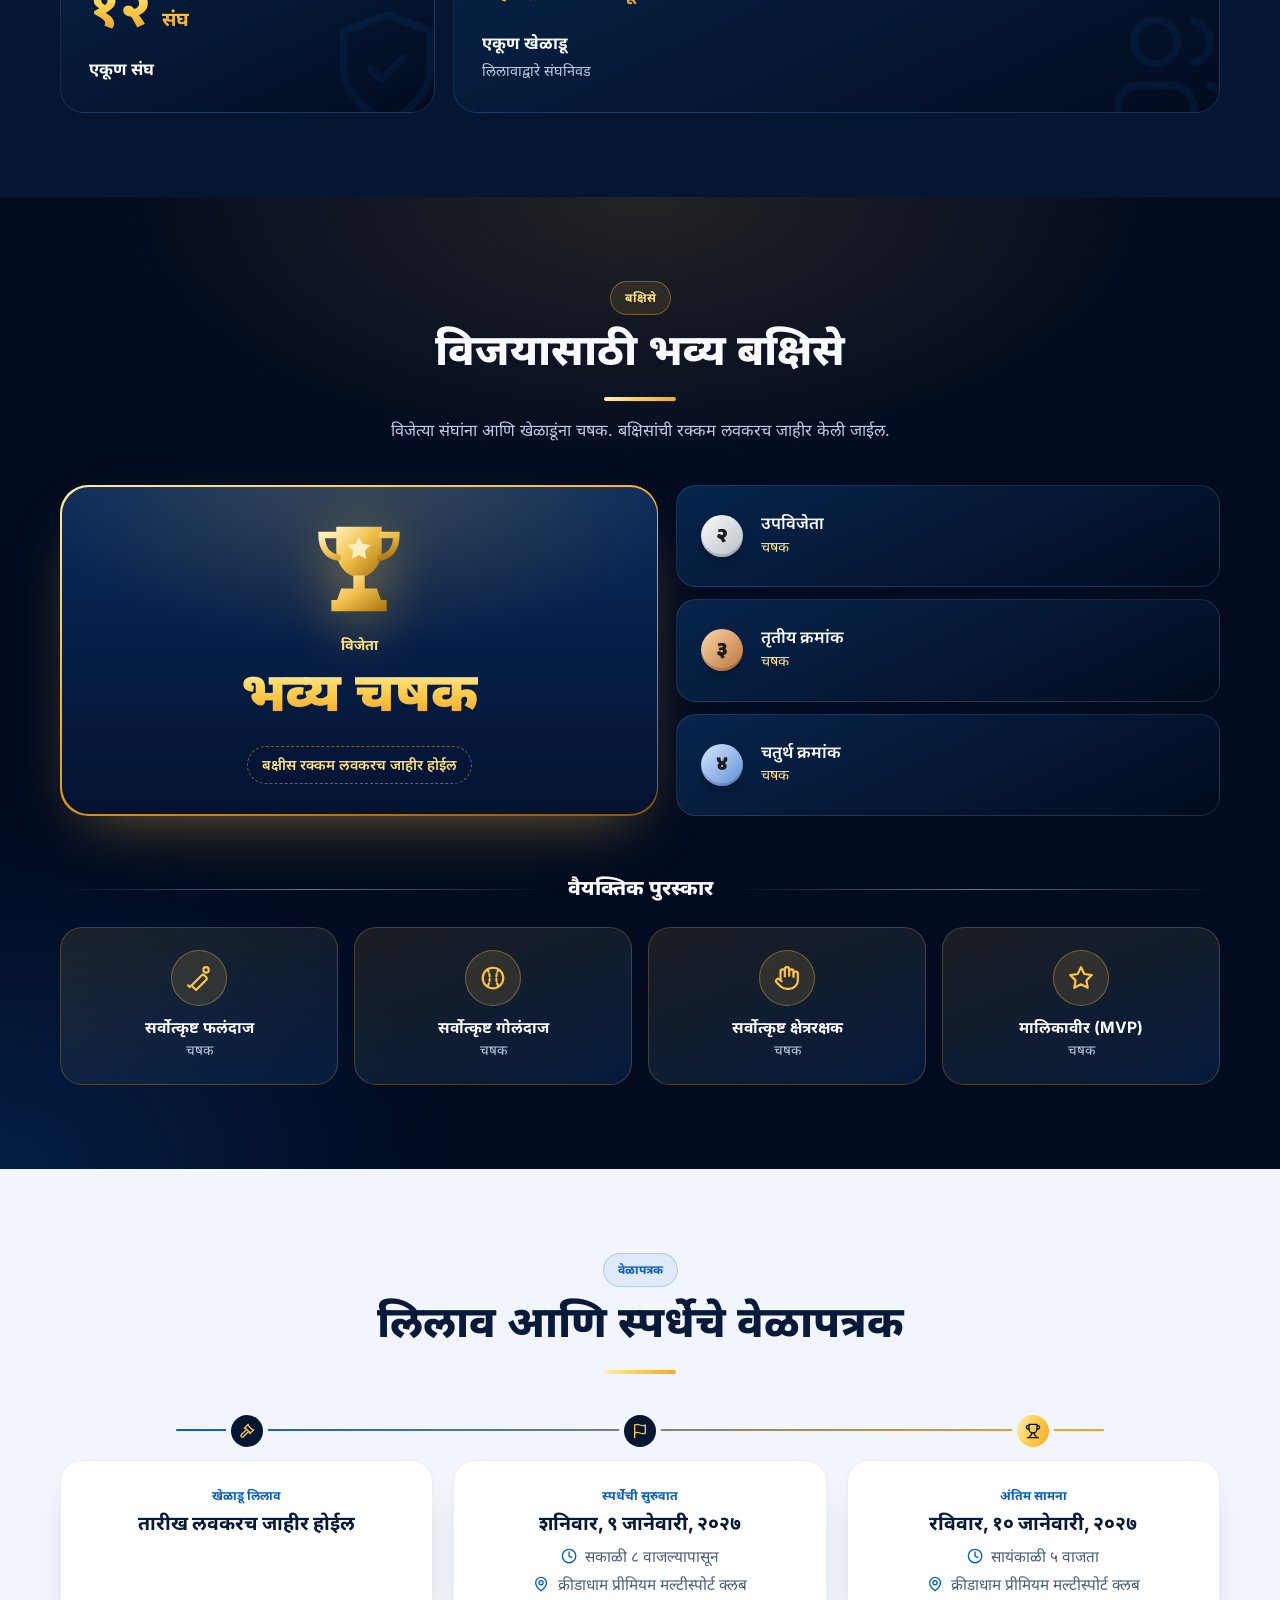
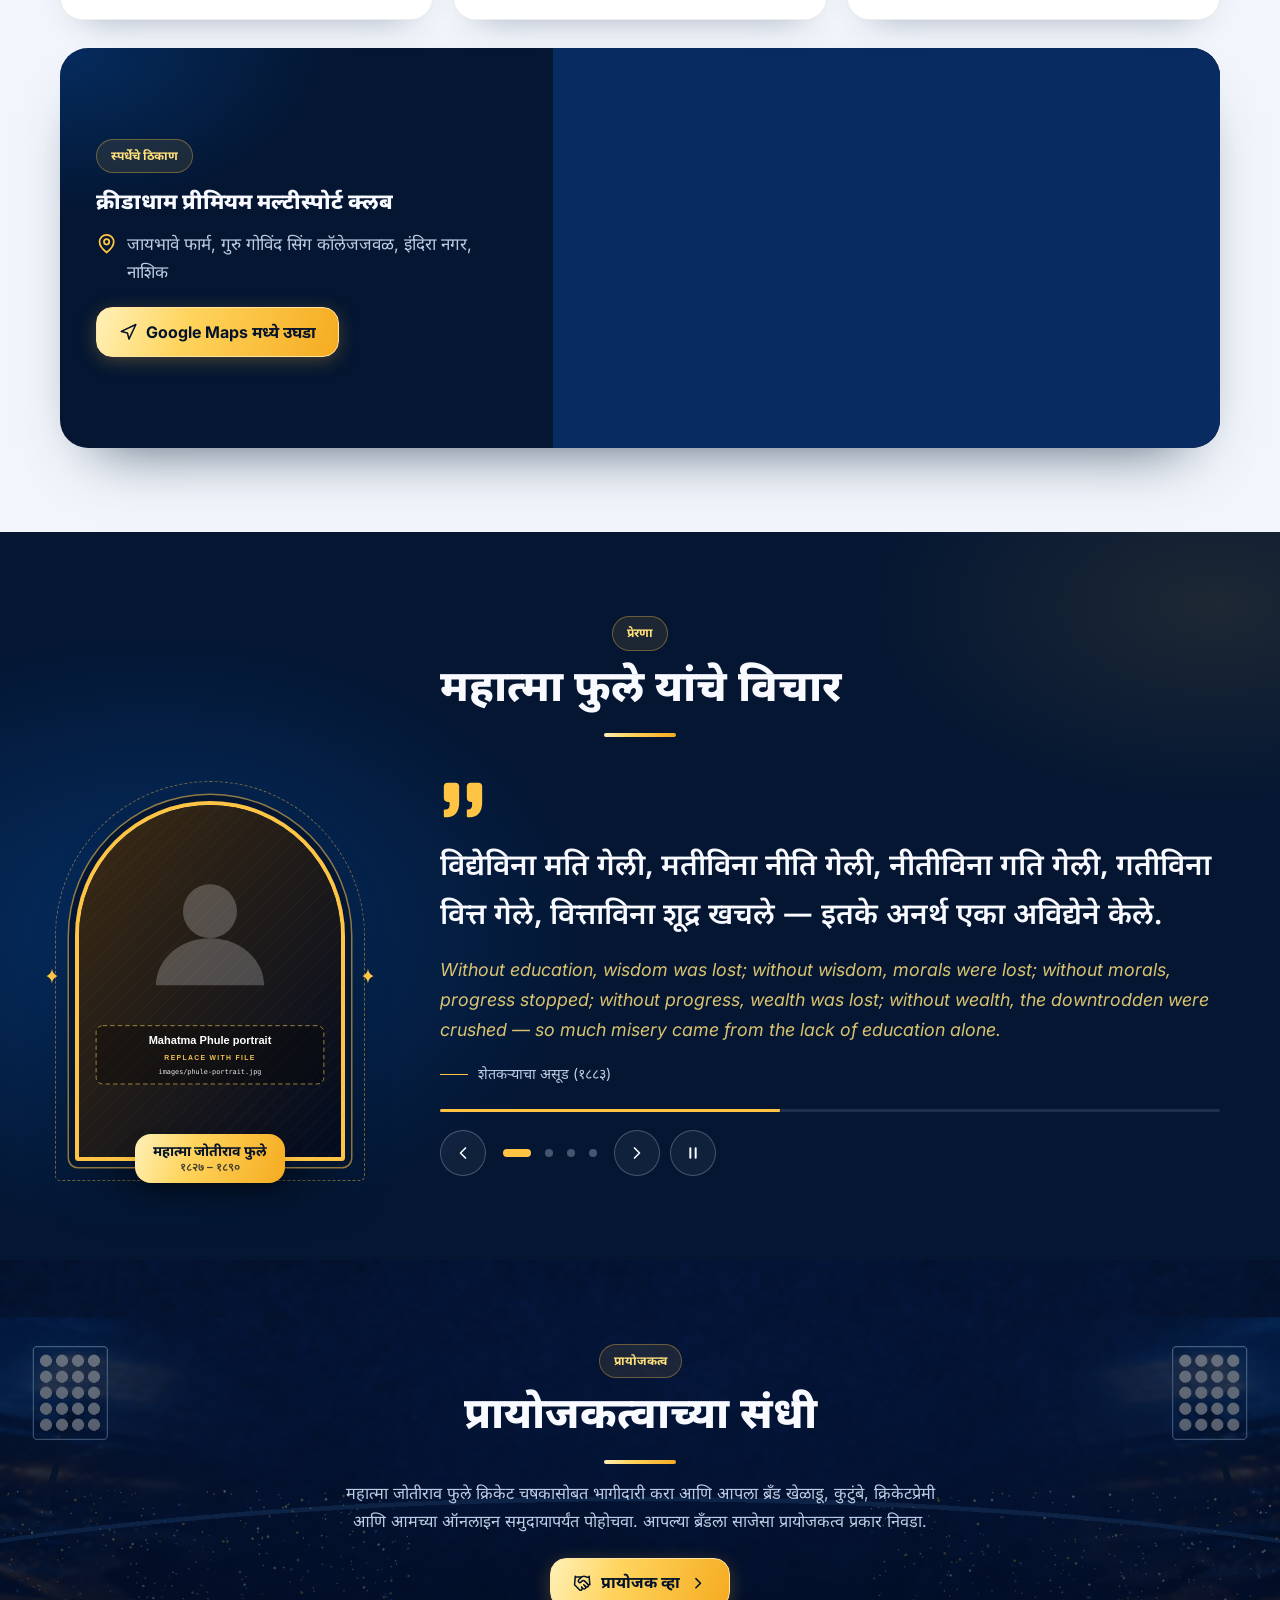
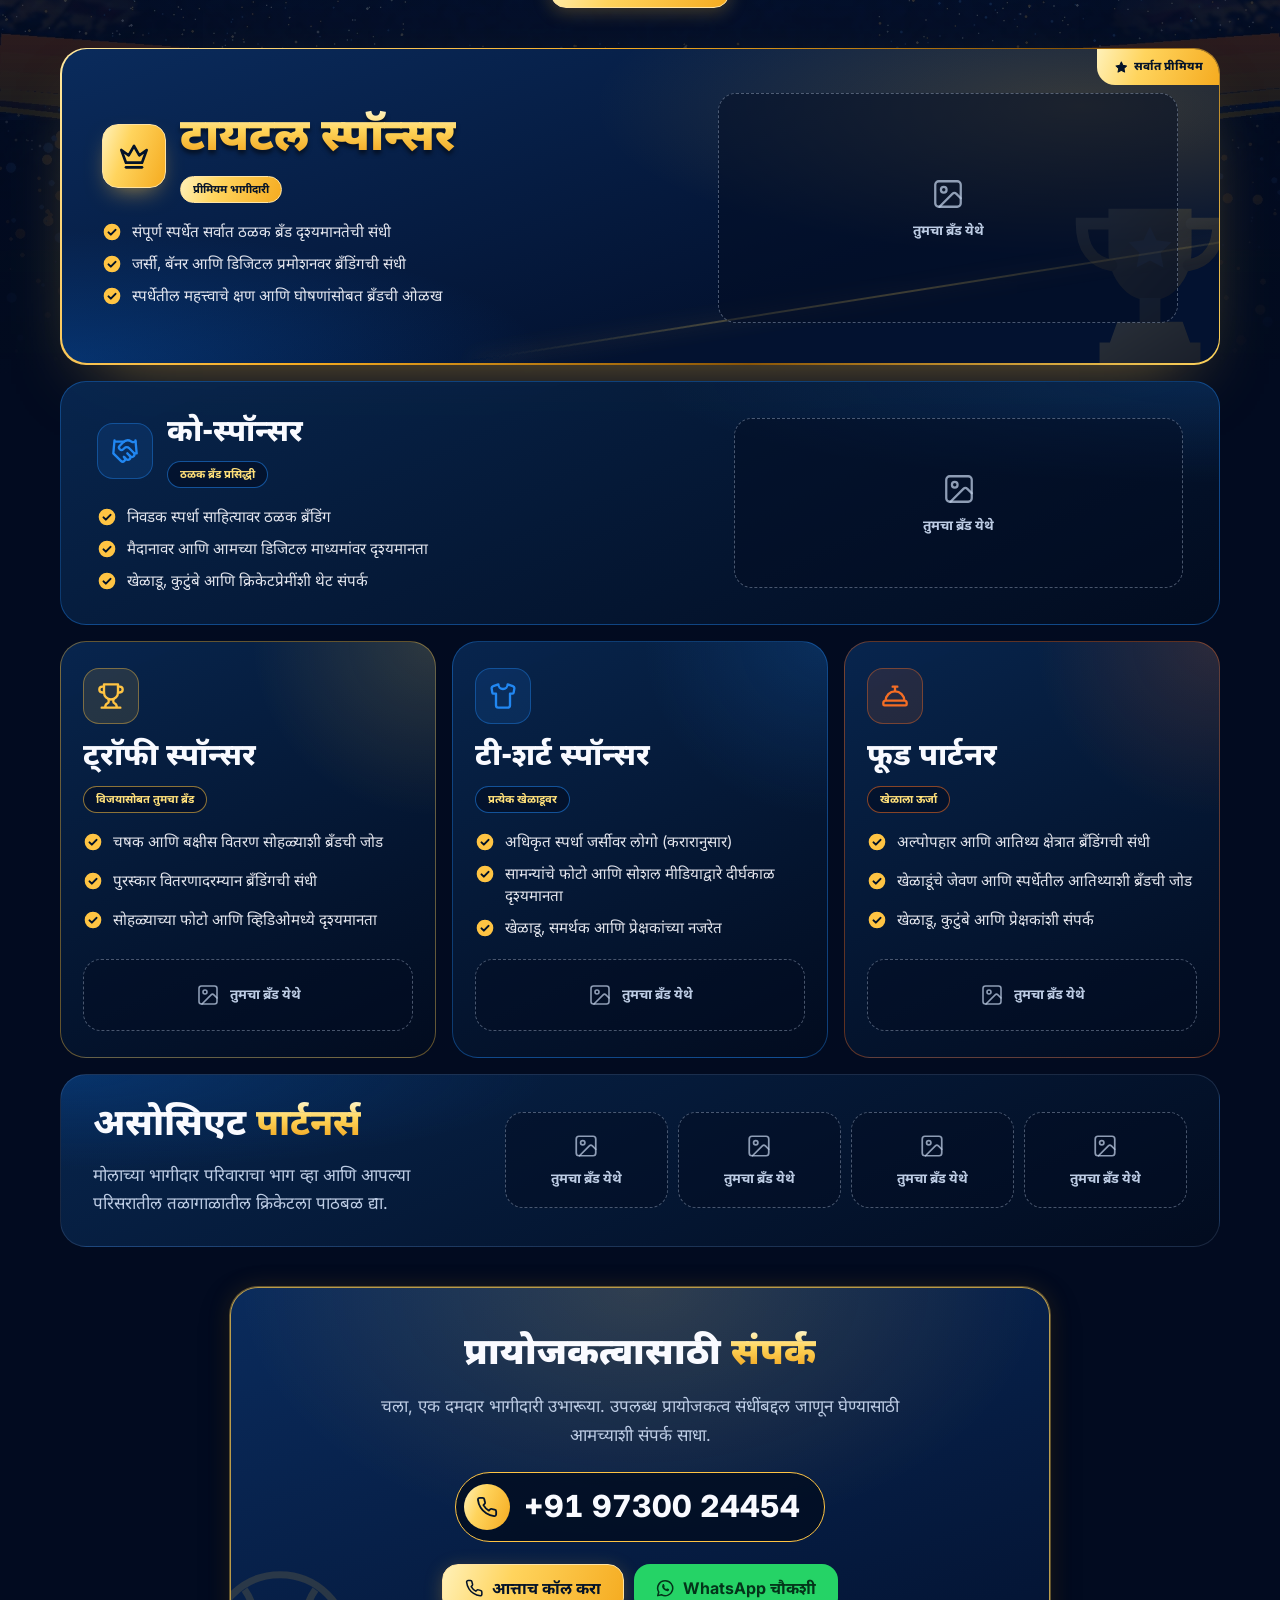
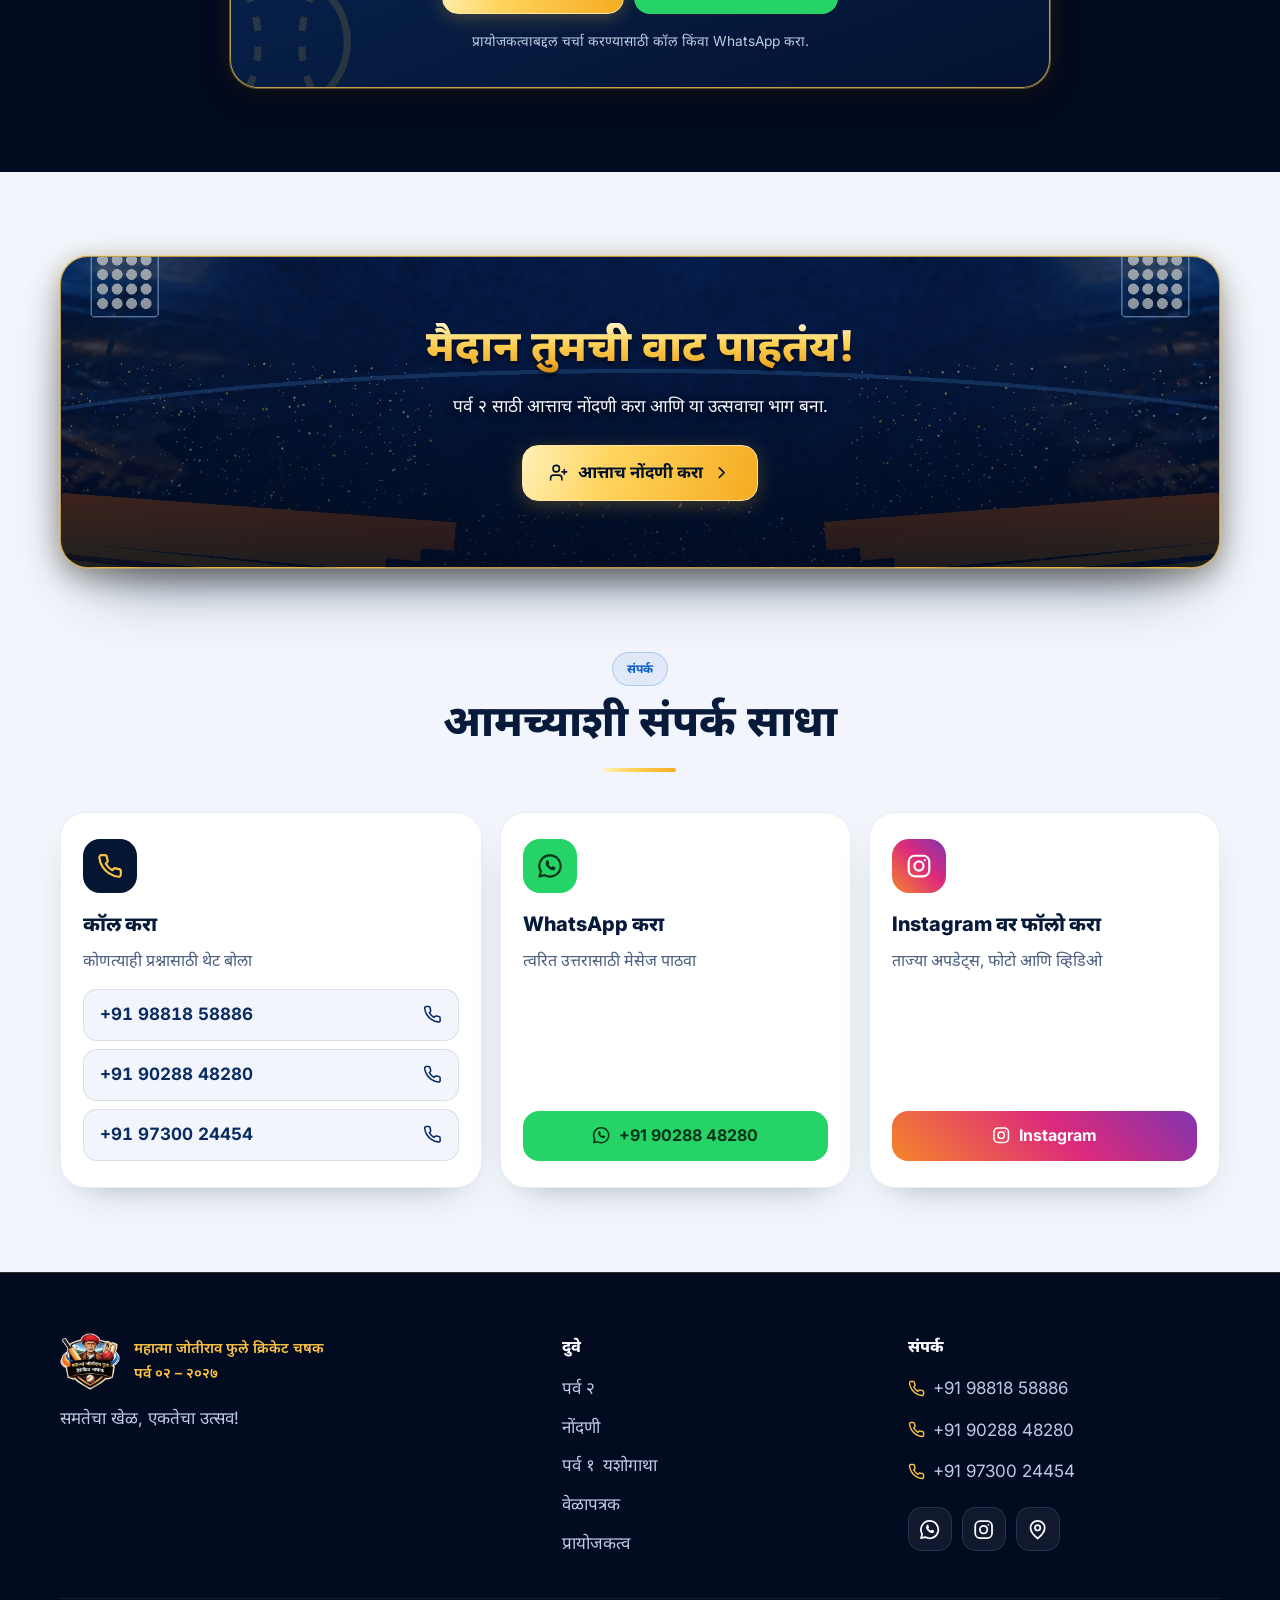
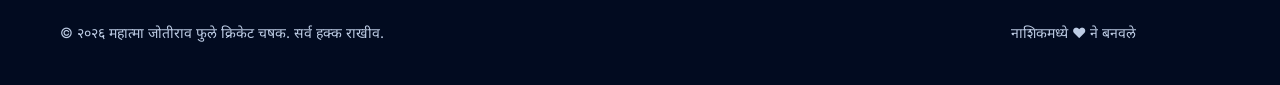
==== commit 9949a252: "Update two Season 1 photos and move award chips below names - Best Fielder card (Vishal Khairnar) us" ====
--- a/index.html
+++ b/index.html
@@ -30,11 +30,11 @@
   <link rel="preconnect" href="https://fonts.gstatic.com" crossorigin>
   <link rel="stylesheet" href="https://fonts.googleapis.com/css2?family=Barlow+Condensed:wght@700;800;900&family=Inter:wght@400;500;600;700;800&family=Noto+Sans+Devanagari:wght@400;500;600;700;800&display=swap">
   <link rel="preload" as="image" href="images/theme/logo-emblem-600.webp" imagesrcset="images/theme/logo-emblem-600.webp 600w, images/theme/logo-emblem-1000.webp 989w" imagesizes="(min-width: 1024px) 430px, 78vw" fetchpriority="high">
-  <link rel="stylesheet" href="css/style.css?v=16">
+  <link rel="stylesheet" href="css/style.css?v=19">
 
   <script>document.documentElement.classList.add('js');</script>
-  <script src="js/config.js?v=16" defer></script>
-  <script src="js/app.js?v=16" defer></script>
+  <script src="js/config.js?v=19" defer></script>
+  <script src="js/app.js?v=19" defer></script>
 </head>
 <body>
   <a class="skip" href="#main" data-t="skip"></a>
--- a/css/style.css
+++ b/css/style.css
@@ -791,11 +791,11 @@
 .award__media img { width: 100%; height: 100%; object-fit: cover; transition: transform .8s var(--ease); }
 .award:hover .award__media img { transform: scale(1.05); }
 .award__media::after { content: ""; position: absolute; inset: auto 0 0; height: 40%; background: linear-gradient(transparent, rgba(2, 11, 32, .55)); }
+/* award title chip sits under the player's name, so it never covers the photo */
 .award__badge {
-  position: absolute; z-index: 1; top: 10px; left: 10px; max-width: calc(100% - 20px);
-  display: inline-flex; align-items: center; gap: 6px; padding: 6px 11px; border-radius: 999px;
-  background: rgba(2, 11, 32, .82); -webkit-backdrop-filter: blur(6px); backdrop-filter: blur(6px);
-  color: var(--gold); font-size: .74rem; font-weight: 700; line-height: 1.2;
+  display: inline-flex; align-items: center; gap: 6px; max-width: 100%; margin-top: 8px;
+  padding: 6px 11px; border-radius: 999px;
+  background: var(--navy-900); color: var(--gold); font-size: .74rem; font-weight: 700; line-height: 1.2;
 }
 .award__badge .i { width: 1.1em; height: 1.1em; }
 .award__body { padding: 14px 14px 16px; color: var(--ink); }
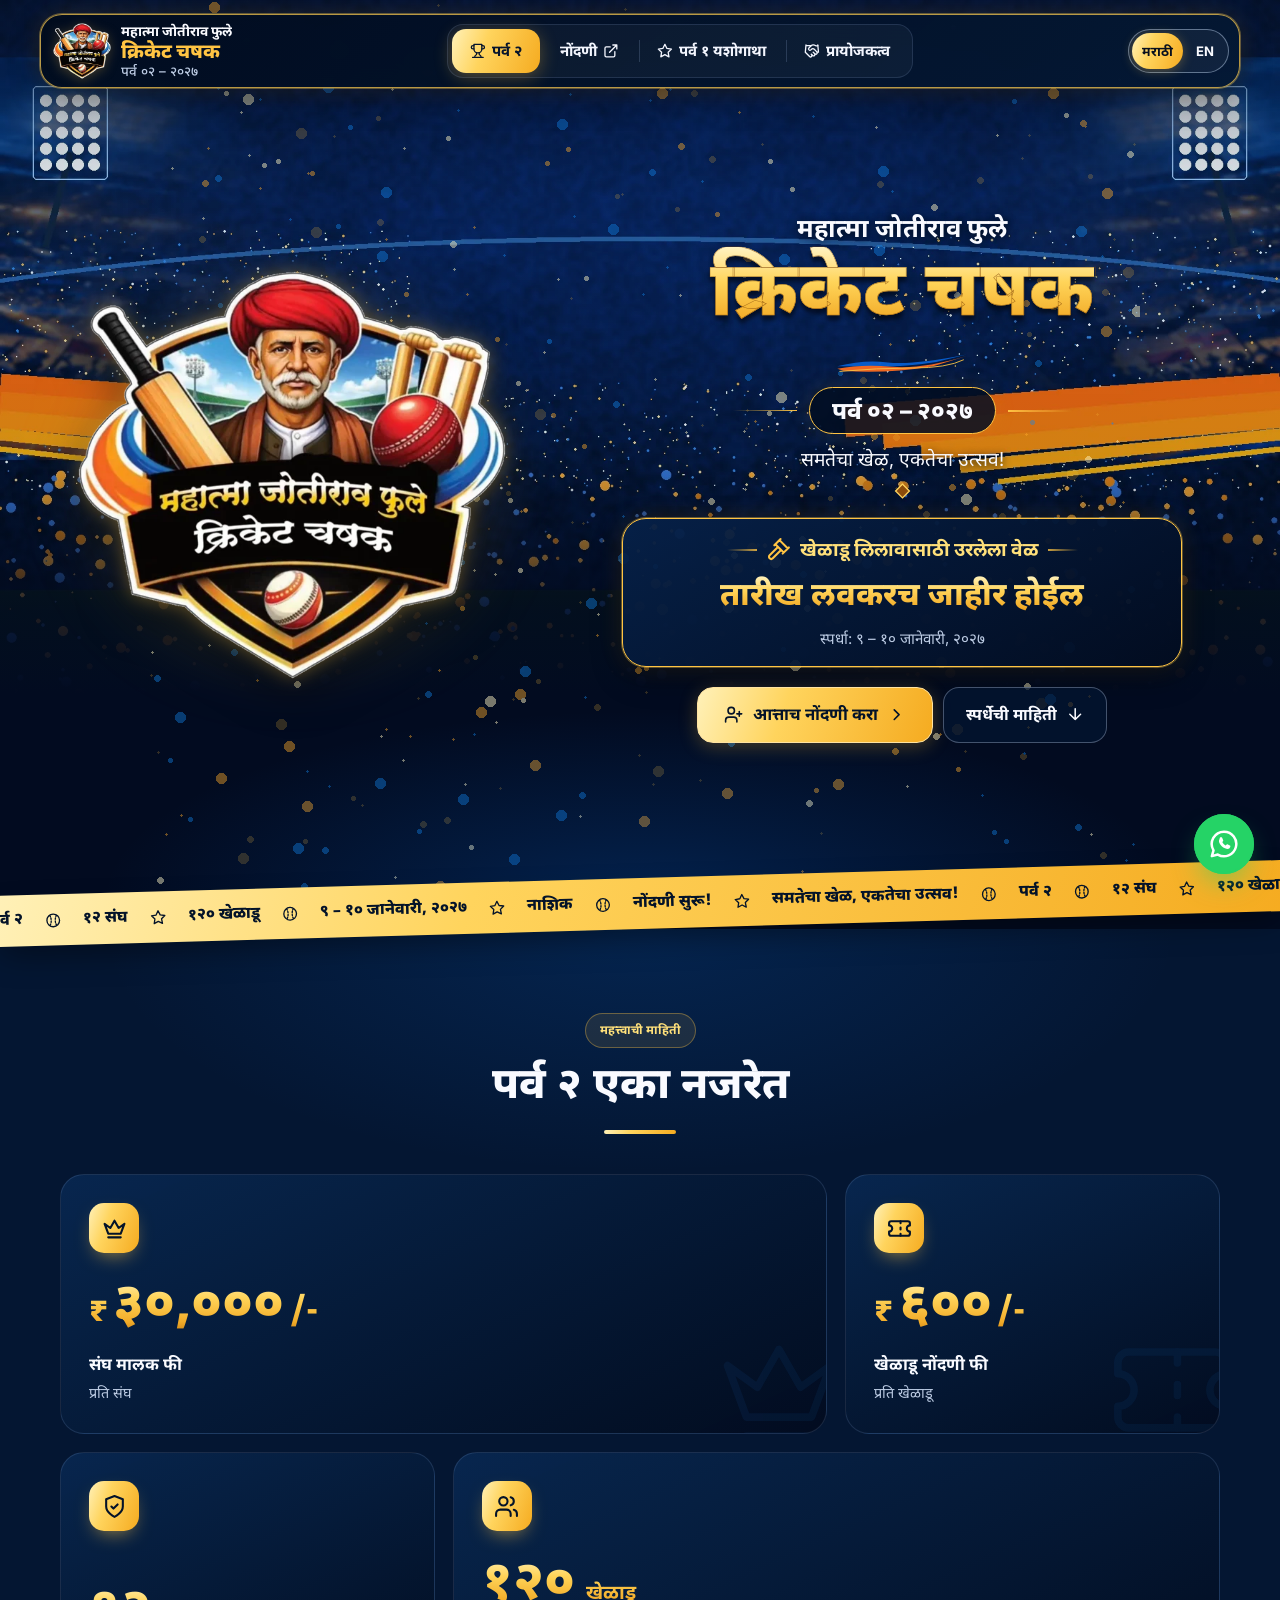
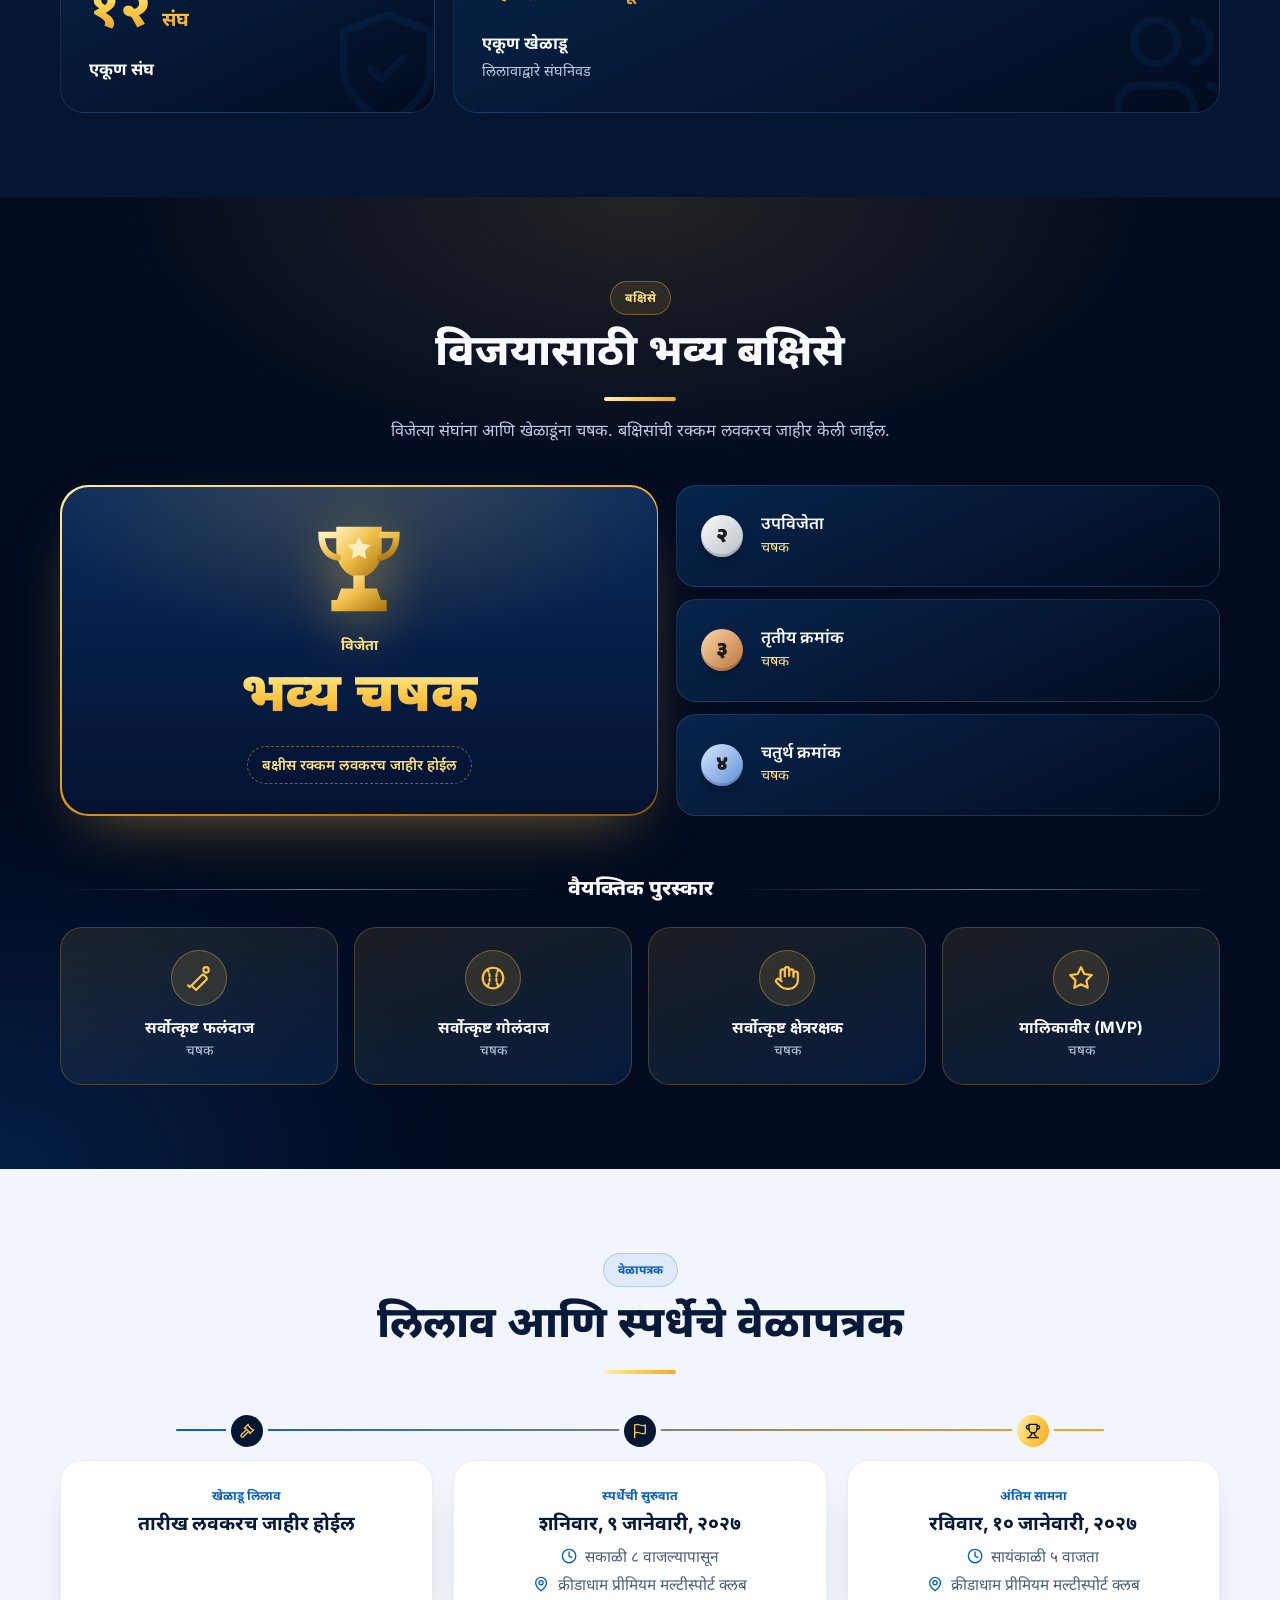
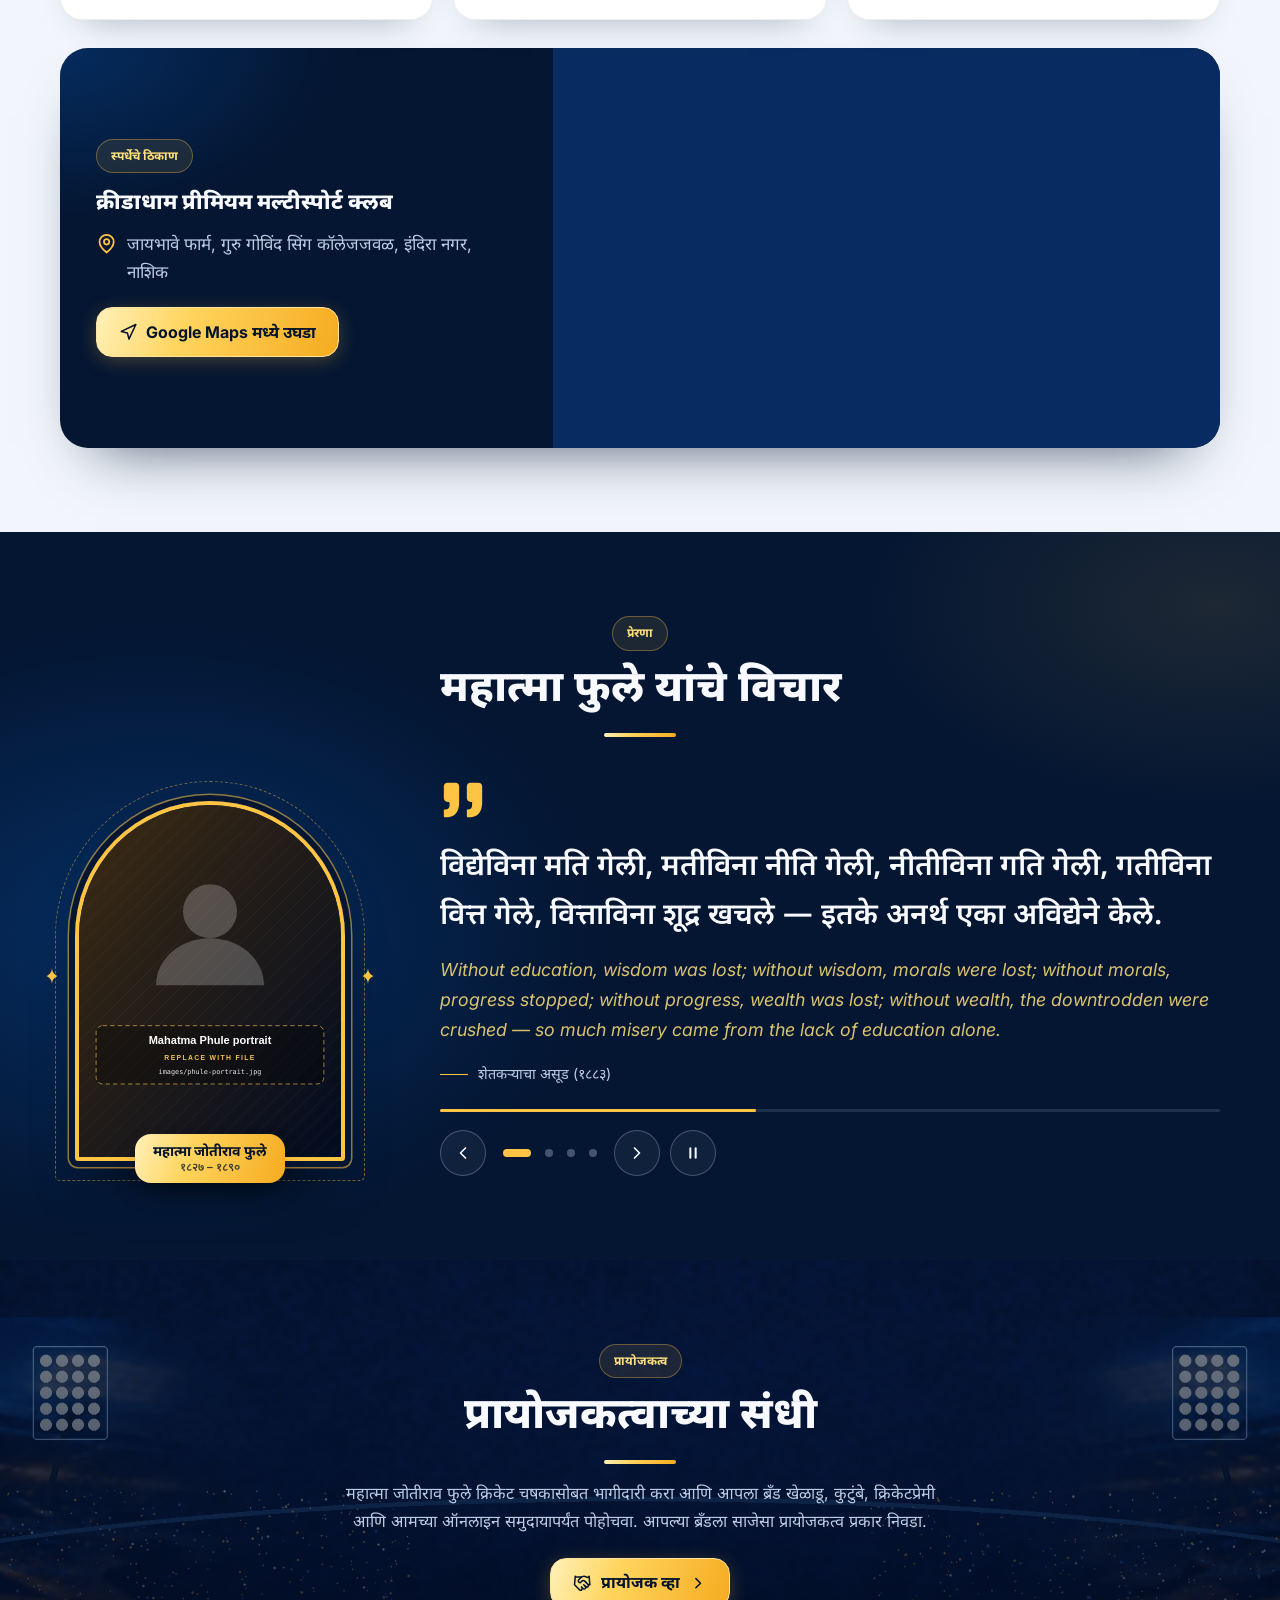
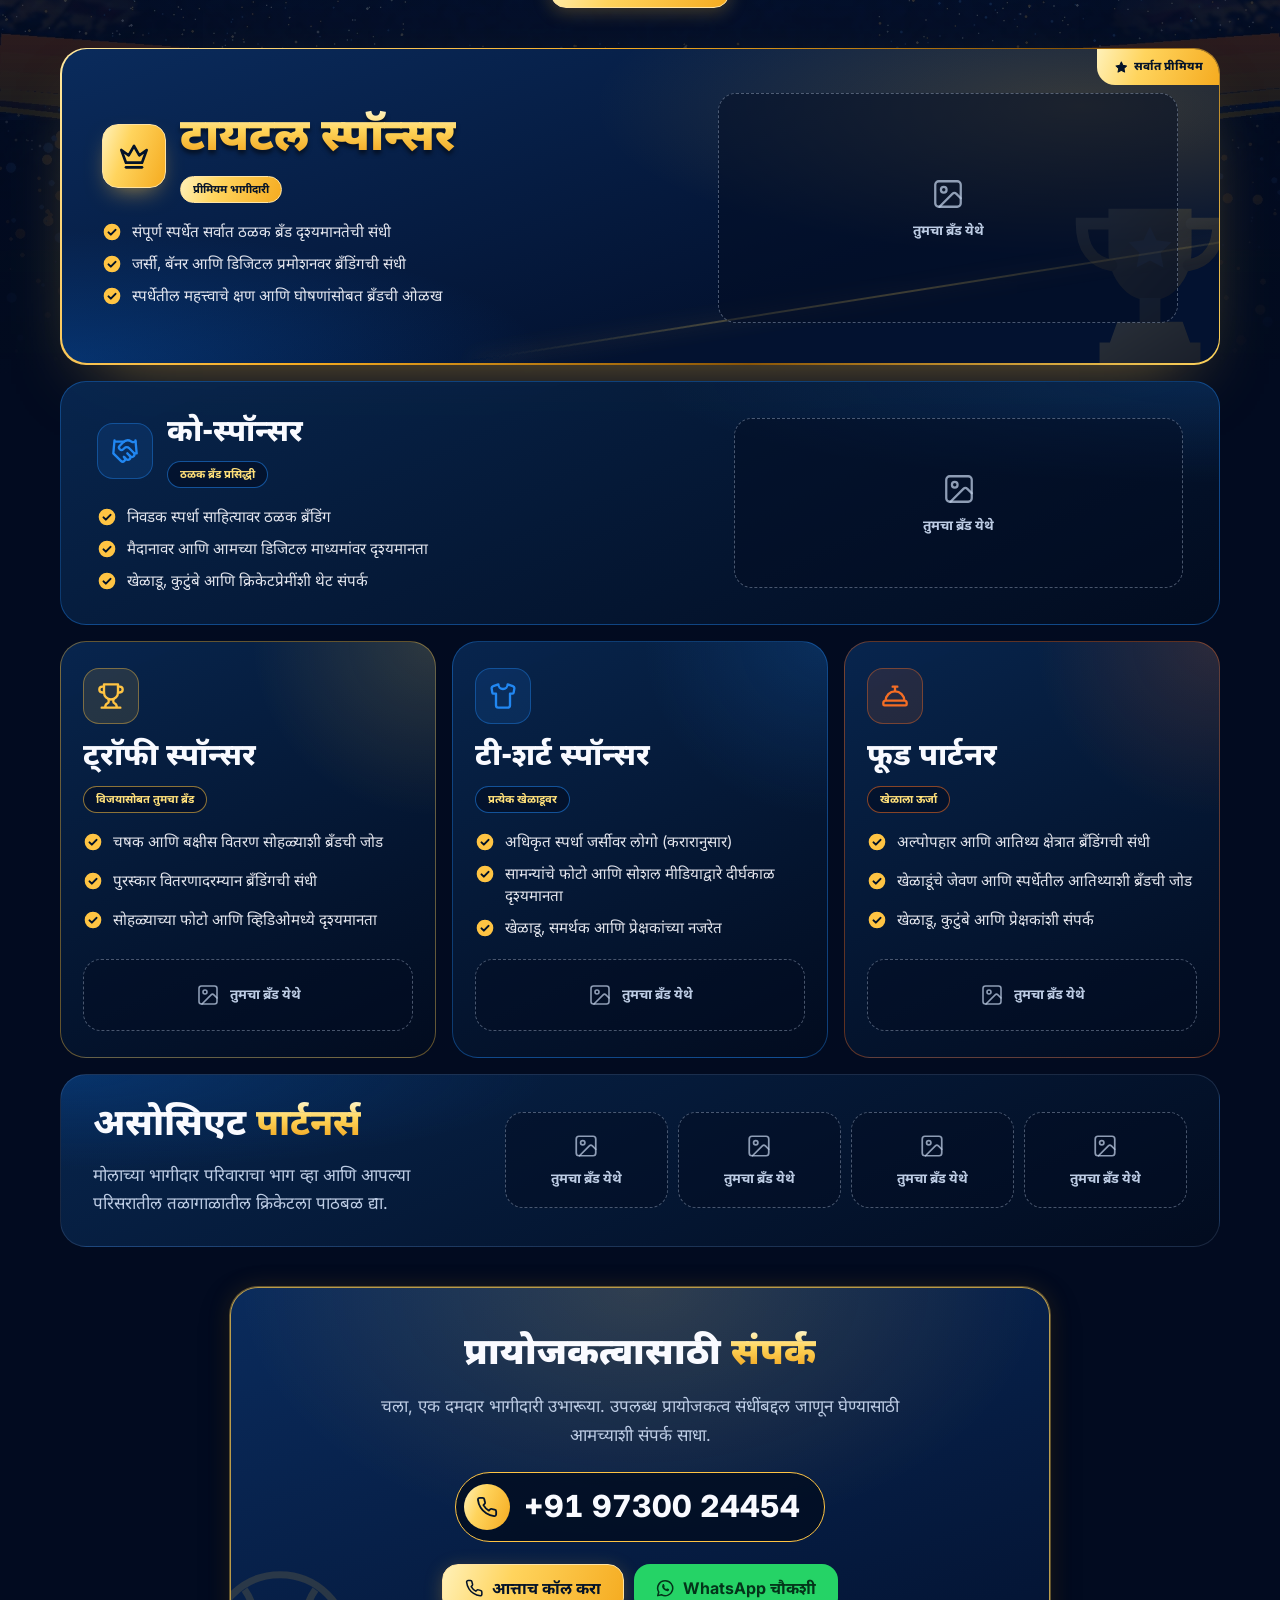
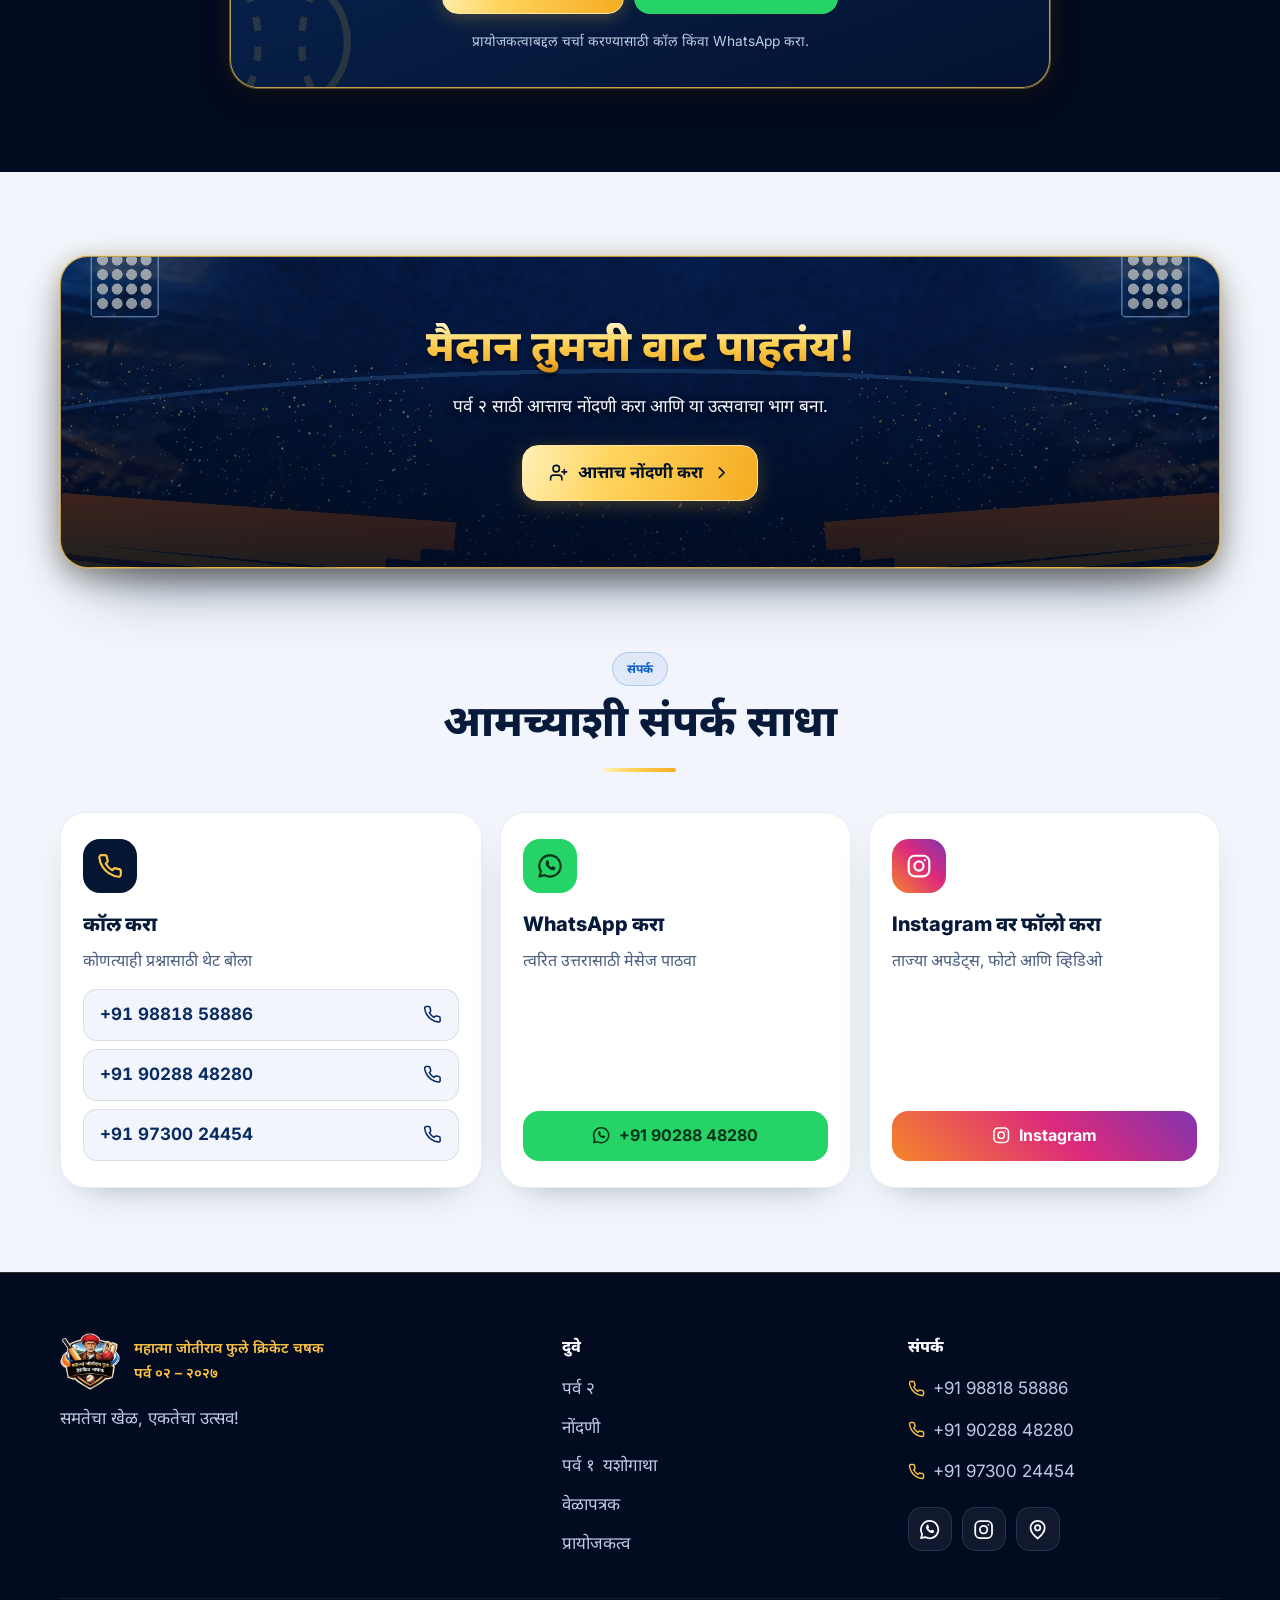
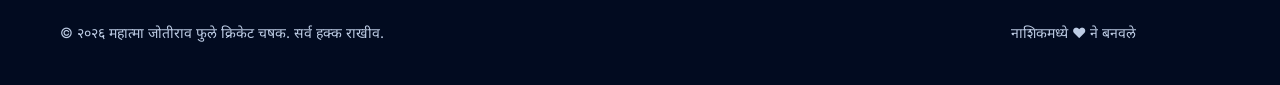
==== commit 87c9509b: "Add Season 1 result photos to the gallery The first four gallery slots now show the Winner, Runner-u" ====
--- a/index.html
+++ b/index.html
@@ -30,11 +30,11 @@
   <link rel="preconnect" href="https://fonts.gstatic.com" crossorigin>
   <link rel="stylesheet" href="https://fonts.googleapis.com/css2?family=Barlow+Condensed:wght@700;800;900&family=Inter:wght@400;500;600;700;800&family=Noto+Sans+Devanagari:wght@400;500;600;700;800&display=swap">
   <link rel="preload" as="image" href="images/theme/logo-emblem-600.webp" imagesrcset="images/theme/logo-emblem-600.webp 600w, images/theme/logo-emblem-1000.webp 989w" imagesizes="(min-width: 1024px) 430px, 78vw" fetchpriority="high">
-  <link rel="stylesheet" href="css/style.css?v=19">
+  <link rel="stylesheet" href="css/style.css?v=20">
 
   <script>document.documentElement.classList.add('js');</script>
-  <script src="js/config.js?v=19" defer></script>
-  <script src="js/app.js?v=19" defer></script>
+  <script src="js/config.js?v=20" defer></script>
+  <script src="js/app.js?v=20" defer></script>
 </head>
 <body>
   <a class="skip" href="#main" data-t="skip"></a>
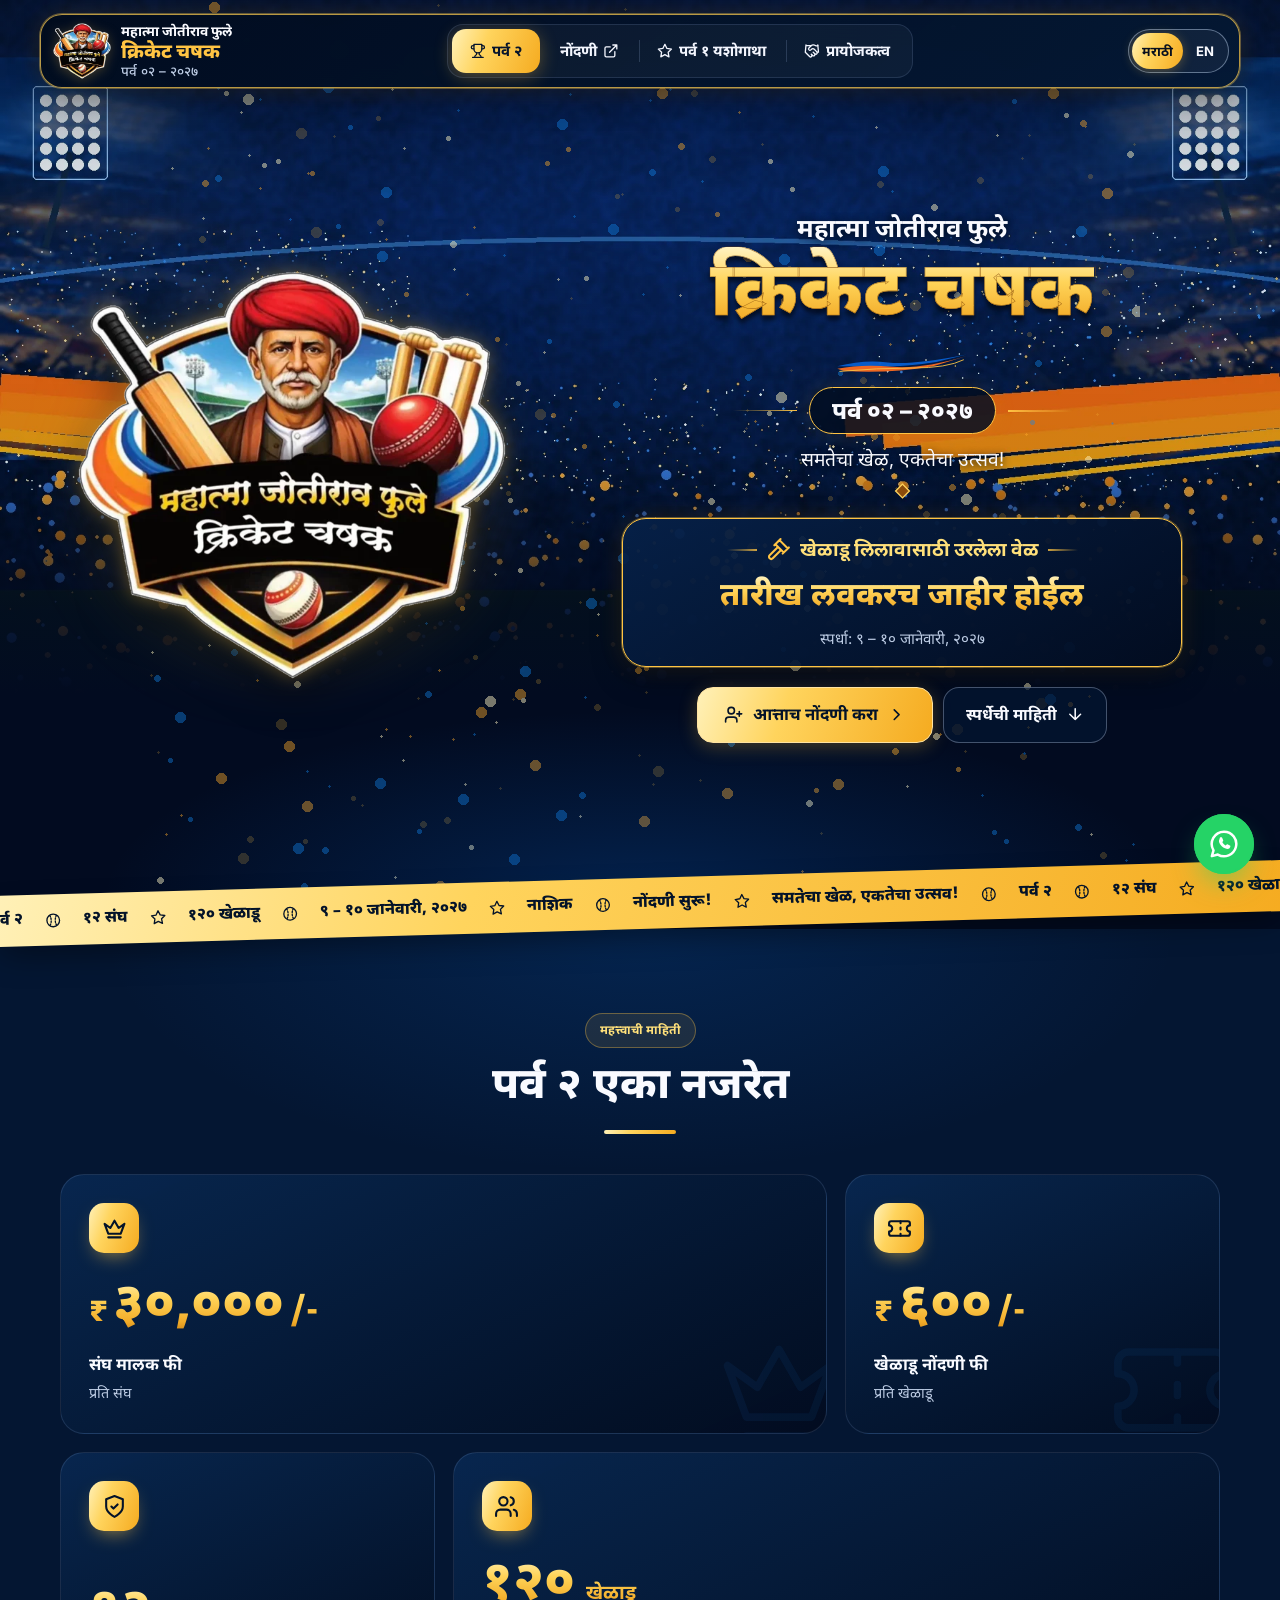
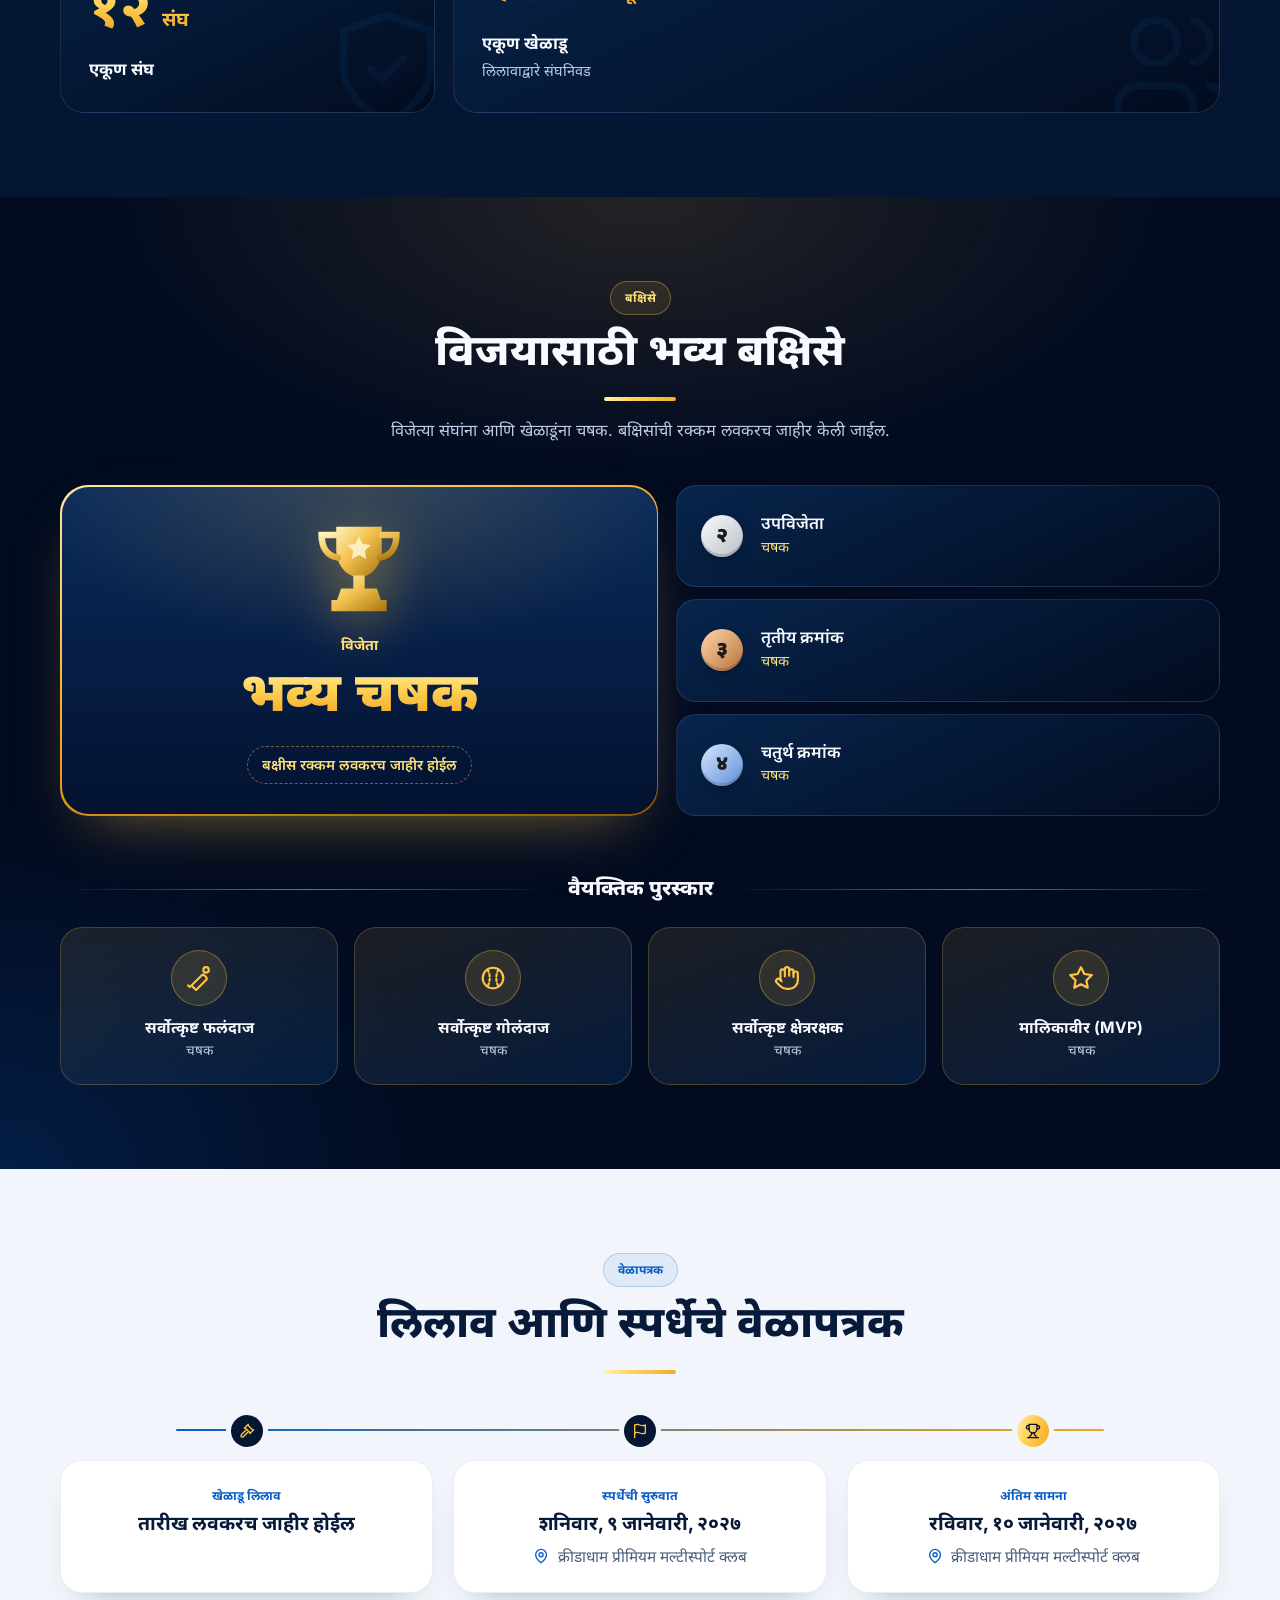
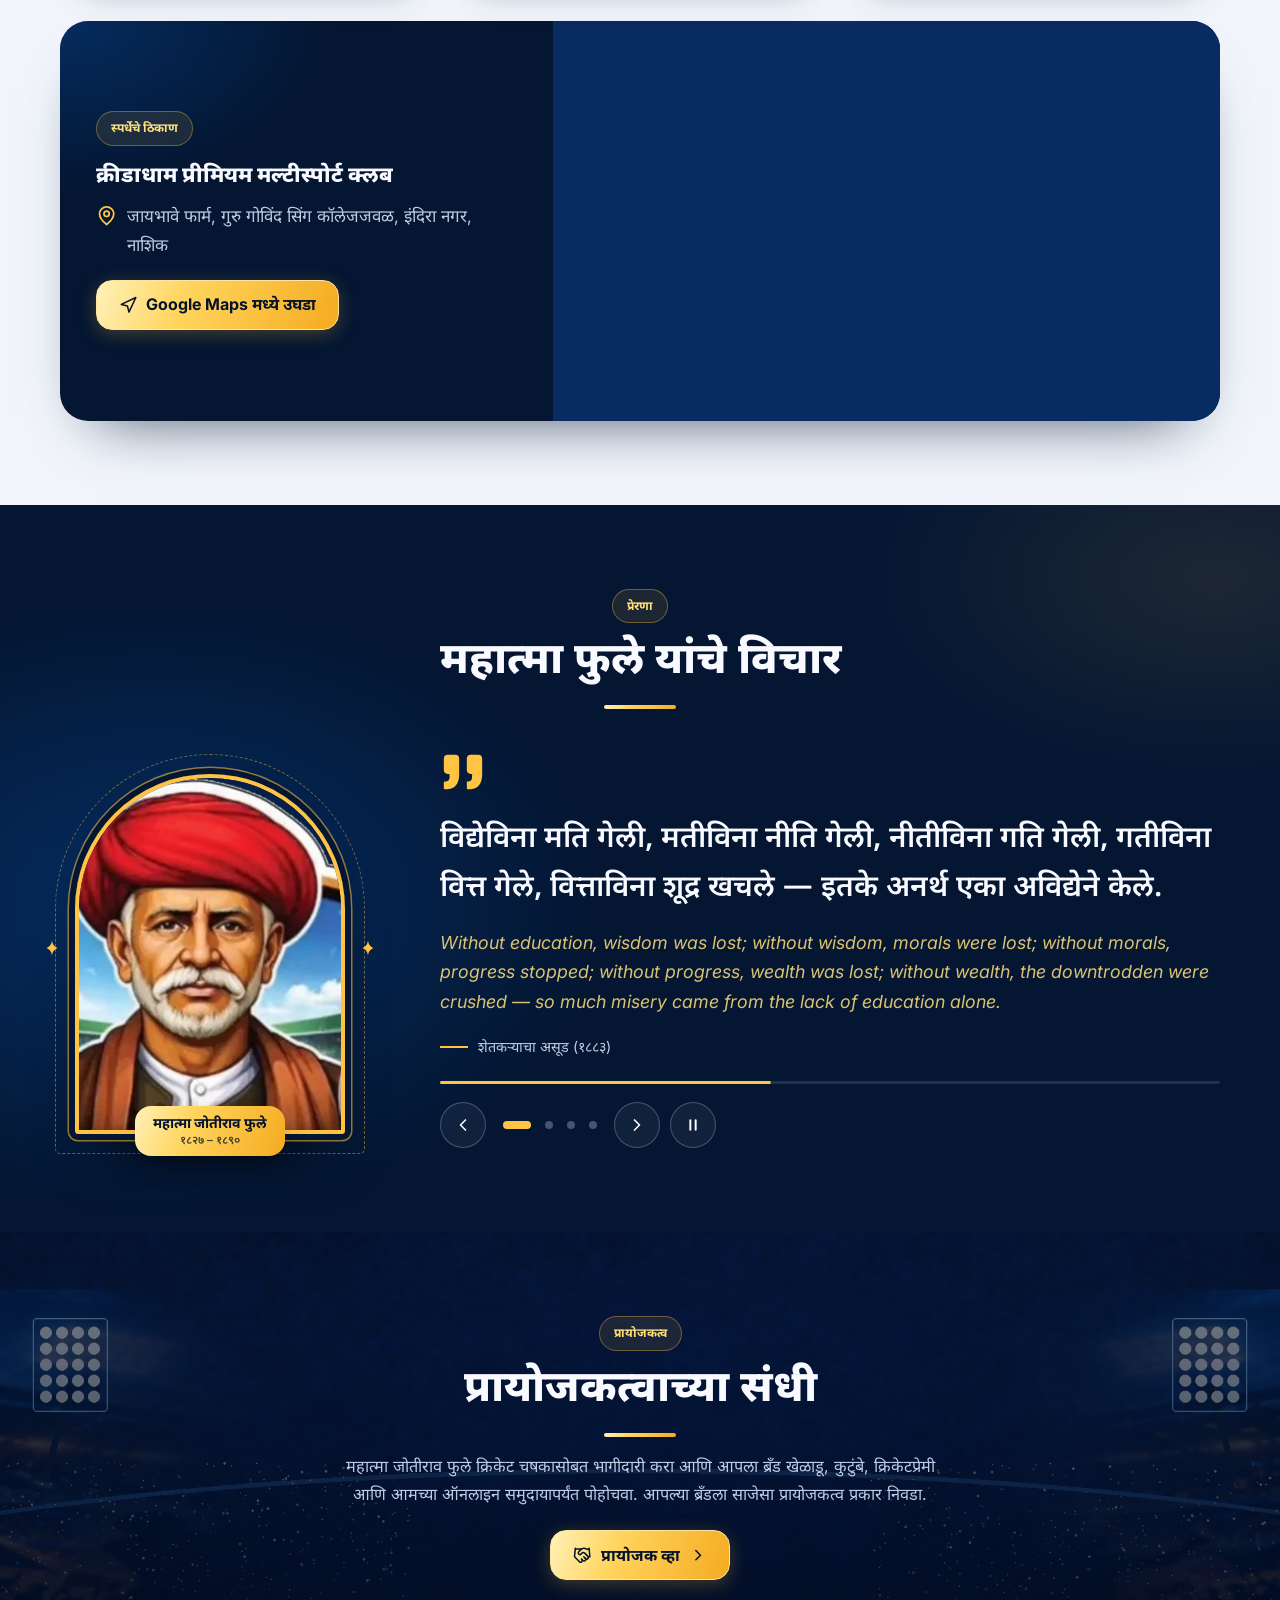
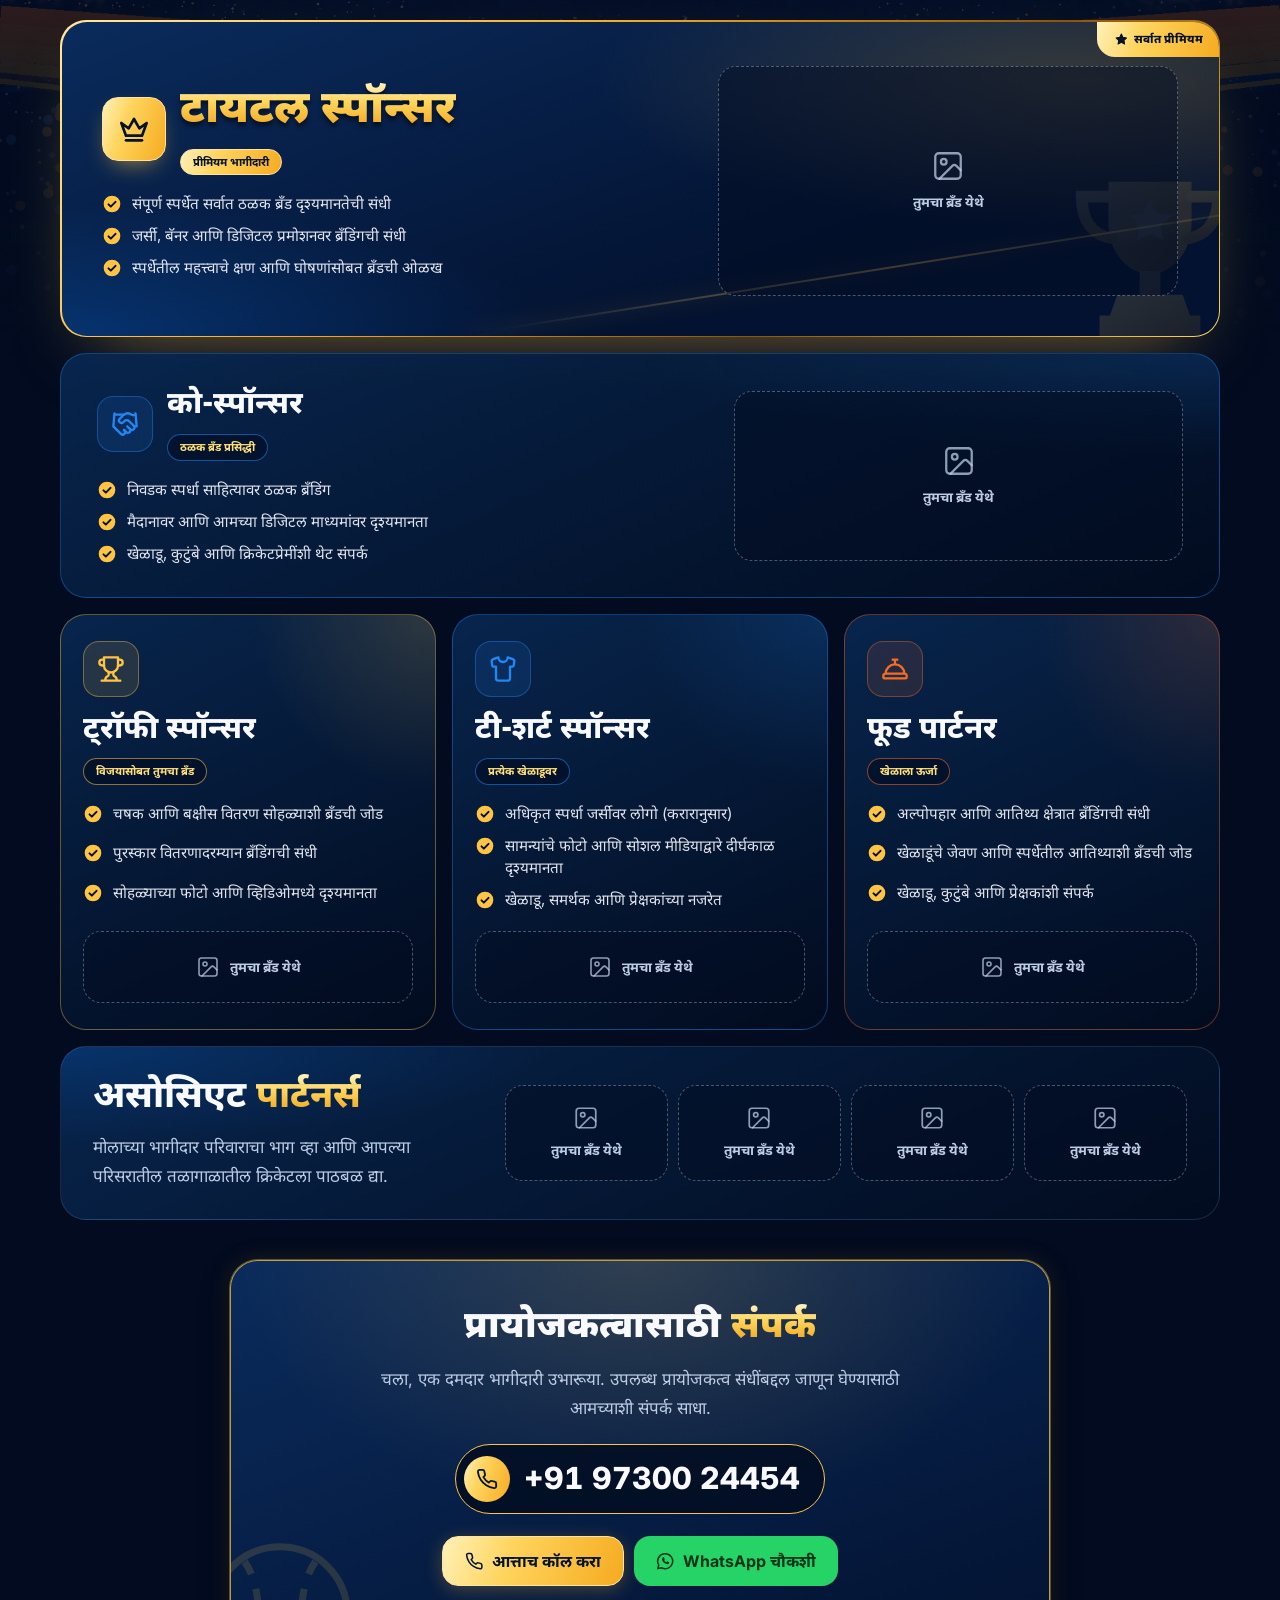
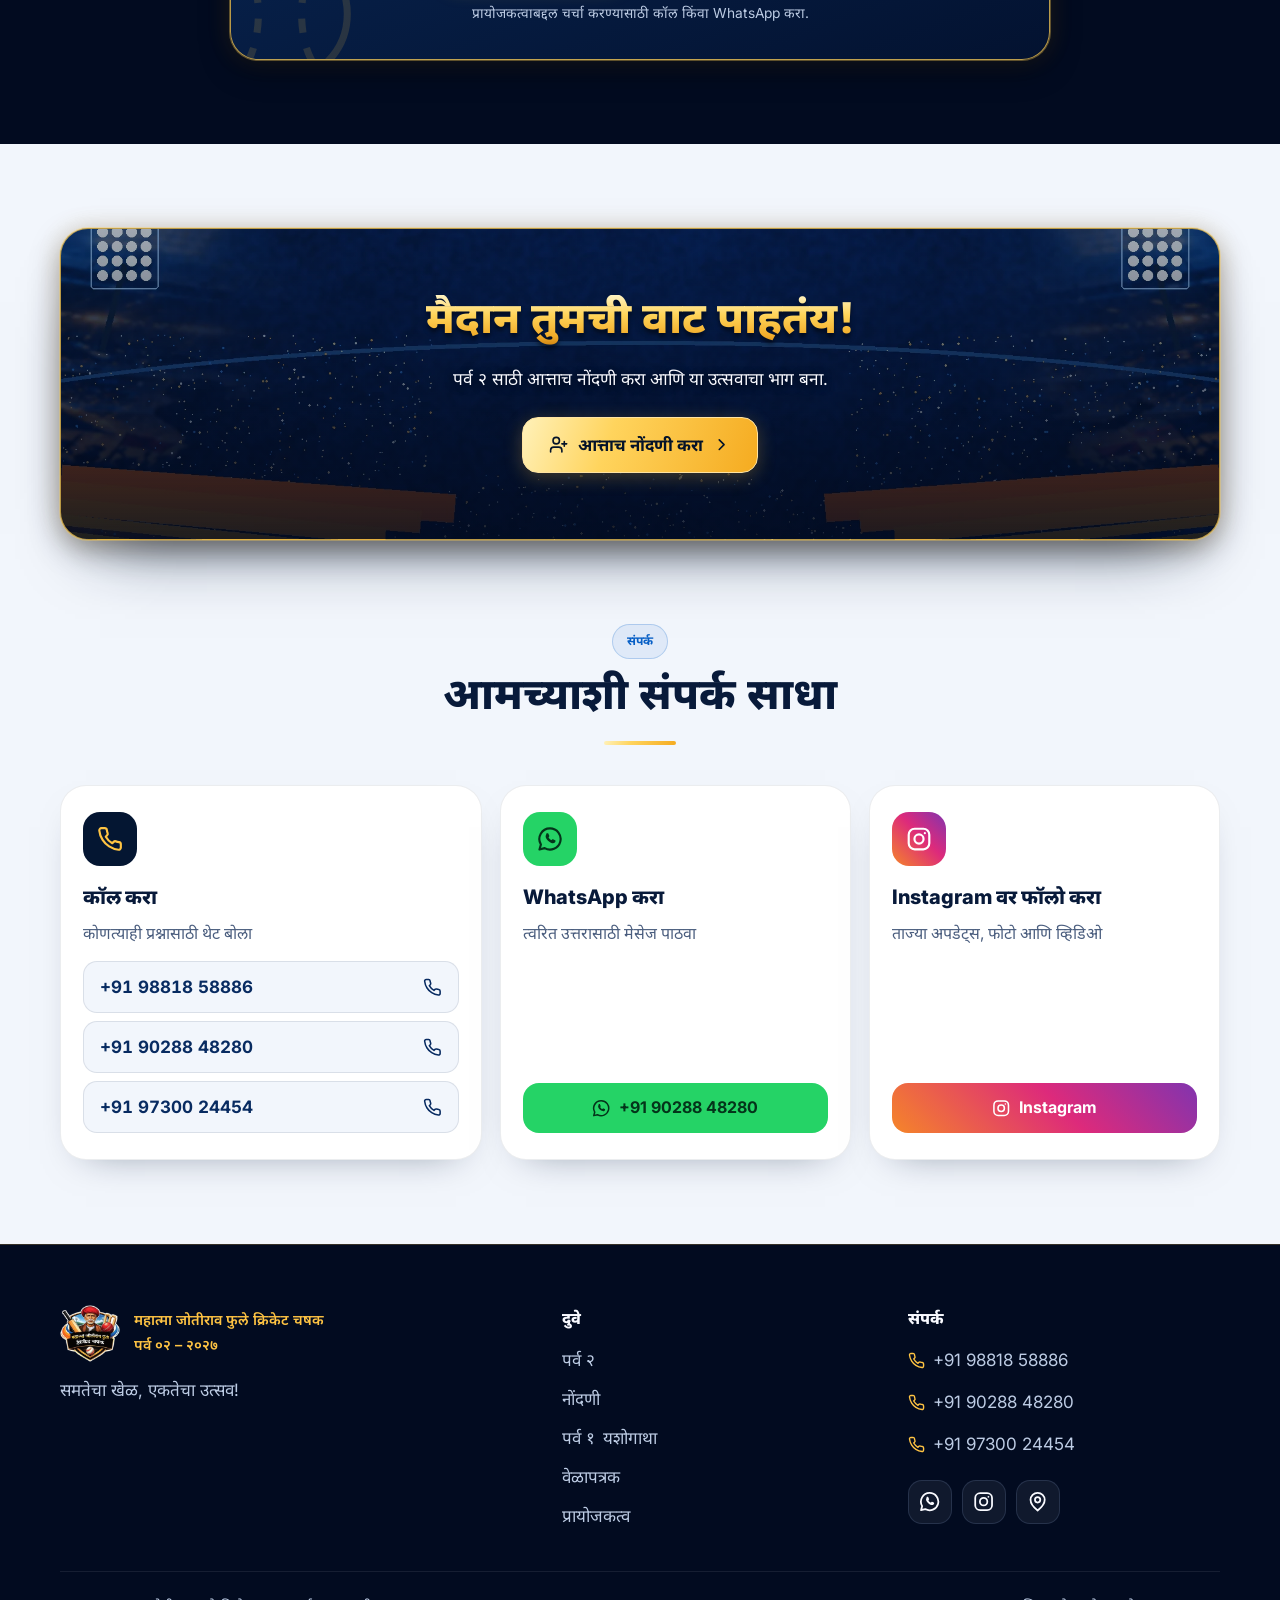
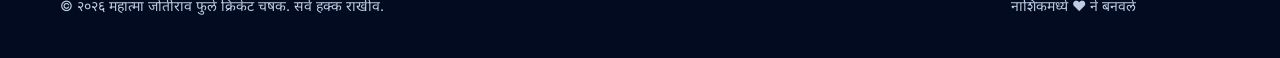
==== commit 67de3376: "Final cleanup: remove standings, empty gallery slots and placeholders - Remove the Season 1 Final St" ====
--- a/index.html
+++ b/index.html
@@ -30,11 +30,11 @@
   <link rel="preconnect" href="https://fonts.gstatic.com" crossorigin>
   <link rel="stylesheet" href="https://fonts.googleapis.com/css2?family=Barlow+Condensed:wght@700;800;900&family=Inter:wght@400;500;600;700;800&family=Noto+Sans+Devanagari:wght@400;500;600;700;800&display=swap">
   <link rel="preload" as="image" href="images/theme/logo-emblem-600.webp" imagesrcset="images/theme/logo-emblem-600.webp 600w, images/theme/logo-emblem-1000.webp 989w" imagesizes="(min-width: 1024px) 430px, 78vw" fetchpriority="high">
-  <link rel="stylesheet" href="css/style.css?v=20">
+  <link rel="stylesheet" href="css/style.css?v=22">
 
   <script>document.documentElement.classList.add('js');</script>
-  <script src="js/config.js?v=20" defer></script>
-  <script src="js/app.js?v=20" defer></script>
+  <script src="js/config.js?v=22" defer></script>
+  <script src="js/app.js?v=22" defer></script>
 </head>
 <body>
   <a class="skip" href="#main" data-t="skip"></a>
@@ -44,12 +44,6 @@
     <defs>
       <linearGradient id="gold-grad" x1="0" y1="0" x2="1" y2="1">
         <stop offset="0" stop-color="#fff1b8"/><stop offset=".45" stop-color="#f2c14e"/><stop offset="1" stop-color="#a8740e"/>
-      </linearGradient>
-      <linearGradient id="silver-grad" x1="0" y1="0" x2="1" y2="1">
-        <stop offset="0" stop-color="#ffffff"/><stop offset=".45" stop-color="#cfd5db"/><stop offset="1" stop-color="#7d8792"/>
-      </linearGradient>
-      <linearGradient id="bronze-grad" x1="0" y1="0" x2="1" y2="1">
-        <stop offset="0" stop-color="#ffe2c2"/><stop offset=".45" stop-color="#d08a4f"/><stop offset="1" stop-color="#7a4520"/>
       </linearGradient>
     </defs>
     <symbol id="i-phone" viewBox="0 0 24 24"><path d="M22 16.92v3a2 2 0 0 1-2.18 2 19.79 19.79 0 0 1-8.63-3.07 19.5 19.5 0 0 1-6-6 19.79 19.79 0 0 1-3.07-8.67A2 2 0 0 1 4.11 2h3a2 2 0 0 1 2 1.72c.13.96.36 1.9.7 2.81a2 2 0 0 1-.45 2.11L8.09 9.91a16 16 0 0 0 6 6l1.27-1.27a2 2 0 0 1 2.11-.45c.91.34 1.85.57 2.81.7A2 2 0 0 1 22 16.92z"/></symbol>
@@ -61,8 +55,6 @@
     <symbol id="i-users" viewBox="0 0 24 24"><path d="M16 21v-2a4 4 0 0 0-4-4H6a4 4 0 0 0-4 4v2"/><circle cx="9" cy="7" r="4"/><path d="M22 21v-2a4 4 0 0 0-3-3.87M16 3.13a4 4 0 0 1 0 7.75"/></symbol>
     <symbol id="i-trophy" viewBox="0 0 24 24"><path d="M6 9H4.5a2.5 2.5 0 0 1 0-5H6M18 9h1.5a2.5 2.5 0 0 0 0-5H18M4 22h16M10 14.66V17c0 .55-.47.98-.97 1.21C7.85 18.75 7 20.24 7 22M14 14.66V17c0 .55.47.98.97 1.21C16.15 18.75 17 20.24 17 22"/><path d="M18 2H6v7a6 6 0 0 0 12 0V2z"/></symbol>
     <symbol id="i-trophy-fill" viewBox="0 0 64 64"><path fill="url(#gold-grad)" stroke="none" d="M18 6h28v14c0 9.4-6.3 17-14 17s-14-7.6-14-17V6z"/><path fill="none" stroke="url(#gold-grad)" stroke-width="4" stroke-linecap="round" d="M18 11H9c0 8.5 4 13 10 14M46 11h9c0 8.5-4 13-10 14"/><path fill="url(#gold-grad)" stroke="none" d="M28.5 36h7v8h-7zM21 44h22l2.5 7h-27zM15 51h34v7H15z"/><path fill="#fff7d6" fill-opacity=".85" stroke="none" d="m32 12 2.2 4.6 5 .7-3.6 3.5.9 5-4.5-2.4-4.5 2.4.9-5-3.6-3.5 5-.7z"/></symbol>
-    <symbol id="i-trophy-silver" viewBox="0 0 64 64"><path fill="url(#silver-grad)" stroke="none" d="M18 6h28v14c0 9.4-6.3 17-14 17s-14-7.6-14-17V6z"/><path fill="none" stroke="url(#silver-grad)" stroke-width="4" stroke-linecap="round" d="M18 11H9c0 8.5 4 13 10 14M46 11h9c0 8.5-4 13-10 14"/><path fill="url(#silver-grad)" stroke="none" d="M28.5 36h7v8h-7zM21 44h22l2.5 7h-27zM15 51h34v7H15z"/><path fill="#ffffff" fill-opacity=".85" stroke="none" d="m32 12 2.2 4.6 5 .7-3.6 3.5.9 5-4.5-2.4-4.5 2.4.9-5-3.6-3.5 5-.7z"/></symbol>
-    <symbol id="i-trophy-bronze" viewBox="0 0 64 64"><path fill="url(#bronze-grad)" stroke="none" d="M18 6h28v14c0 9.4-6.3 17-14 17s-14-7.6-14-17V6z"/><path fill="none" stroke="url(#bronze-grad)" stroke-width="4" stroke-linecap="round" d="M18 11H9c0 8.5 4 13 10 14M46 11h9c0 8.5-4 13-10 14"/><path fill="url(#bronze-grad)" stroke="none" d="M28.5 36h7v8h-7zM21 44h22l2.5 7h-27zM15 51h34v7H15z"/><path fill="#ffeedd" fill-opacity=".85" stroke="none" d="m32 12 2.2 4.6 5 .7-3.6 3.5.9 5-4.5-2.4-4.5 2.4.9-5-3.6-3.5 5-.7z"/></symbol>
     <symbol id="i-medal" viewBox="0 0 24 24"><path d="M7.2 2h3.3l2.3 5.2M16.8 2h-3.3l-1.2 2.7"/><circle cx="12" cy="15" r="6.5"/><path d="m12 11.8 1 2 2.2.3-1.6 1.6.4 2.2-2-1-2 1 .4-2.2-1.6-1.6 2.2-.3z"/></symbol>
     <symbol id="i-bat" viewBox="0 0 24 24"><path d="M3.6 20.4 2 18.8M5.1 18.9l9.2-9.2a2 2 0 0 1 2.8 0l1.4 1.4a2 2 0 0 1 0 2.8l-9.2 9.2"/><path d="M5.1 18.9 8.3 22.1"/><circle cx="18.5" cy="4.5" r="2.5"/></symbol>
     <symbol id="i-ball" viewBox="0 0 24 24"><circle cx="12" cy="12" r="9.5"/><path d="M7 4.6c2.6 3.6 2.6 11.2 0 14.8M17 4.6c-2.6 3.6-2.6 11.2 0 14.8" stroke-dasharray="2 2.2"/></symbol>
@@ -306,19 +298,6 @@
         </div>
       </section>
 
-      <!-- FINAL STANDINGS -->
-      <section class="section section--podium" id="standings">
-        <div class="container">
-          <header class="sec-head reveal">
-            <span class="eyebrow" data-t="standingsEyebrow"></span>
-            <h2 data-t="standingsTitle"></h2>
-          </header>
-          <div class="podium" id="podium"></div>
-          <div class="podium-floor" aria-hidden="true"></div>
-          <div id="podium4"></div>
-        </div>
-      </section>
-
       <!-- PLAYER AWARDS -->
       <section class="section section--light" id="awards">
         <div class="container">
--- a/css/style.css
+++ b/css/style.css
@@ -714,71 +714,6 @@
   .squad { grid-template-columns: repeat(3, 1fr); gap: 10px; }
 }
 
-/* ---------- podium ---------- */
-.section--podium {
-  color: var(--white); overflow: hidden;
-  background: radial-gradient(45% 50% at 50% 38%, rgba(255, 196, 67, .18), transparent 70%), radial-gradient(60% 40% at 50% 100%, rgba(7, 95, 198, .25), transparent 70%), var(--navy-950);
-}
-.podium { display: grid; grid-template-columns: 1fr 1.15fr 1fr; align-items: end; gap: 8px; max-width: 860px; margin: 0 auto; }
-.pod { position: relative; display: flex; flex-direction: column; align-items: center; min-width: 0; text-align: center; }
-.pod__icon { width: 44px; height: 44px; margin-bottom: 10px; animation: bob 3s ease-in-out infinite; }
-.pod--1 .pod__icon { width: 60px; height: 60px; filter: drop-shadow(0 8px 18px rgba(255, 196, 67, .6)); }
-.pod--2 .pod__icon { filter: drop-shadow(0 6px 14px rgba(207, 213, 219, .45)); animation-delay: -1s; }
-.pod--3 .pod__icon { width: 38px; height: 38px; filter: drop-shadow(0 6px 14px rgba(208, 138, 79, .45)); animation-delay: -2s; }
-.pod__logo { width: 62px; height: 62px; overflow: hidden; border-radius: 50%; background: var(--logo-bg, #fff); box-shadow: 0 0 0 3px var(--ring, #fff), 0 14px 30px -10px rgba(0, 0, 0, .7); }
-.pod--1 .pod__logo { width: 88px; height: 88px; box-shadow: 0 0 0 4px var(--gold), 0 0 40px -4px rgba(255, 196, 67, .7); }
-.pod__logo img { width: 100%; height: 100%; object-fit: contain; padding: 10%; }
-.podium-soon {
-  grid-column: 1 / -1; display: flex; flex-direction: column; align-items: center; gap: 14px;
-  padding: 36px 22px; border-radius: 24px; text-align: center;
-  background: var(--card-grad); border: 1.5px dashed rgba(255, 196, 67, .4); color: var(--muted); font-size: 1.05rem; font-weight: 600;
-}
-.podium-soon__icon { width: 72px; height: 72px; filter: drop-shadow(0 10px 24px rgba(255, 196, 67, .4)); animation: bob 3.2s ease-in-out infinite; }
-.pod__team { margin-top: 12px; font-weight: 800; font-size: clamp(.84rem, 3.4vw, 1.2rem); line-height: 1.22; overflow-wrap: anywhere; }
-.pod__owner { margin-top: 3px; font-size: clamp(.72rem, 2.9vw, .9rem); color: var(--muted); }
-.pod__label { margin-top: 8px; padding: 3px 10px; border-radius: 999px; font-size: .72rem; font-weight: 700; letter-spacing: .04em; background: rgba(255, 255, 255, .1); }
-.pod--1 .pod__label { background: var(--gold-grad); color: #041329; }
-.pod__step {
-  position: relative; overflow: hidden; width: 100%; margin-top: 14px; padding-top: 10px;
-  display: flex; justify-content: center; border-radius: 16px 16px 0 0;
-  font-family: var(--font-display); font-weight: 900; font-size: clamp(2.4rem, 9vw, 4rem); line-height: 1;
-}
-.pod__step::after {
-  content: ""; position: absolute; top: 0; bottom: 0; width: 40%; left: -60%;
-  background: linear-gradient(100deg, transparent, rgba(255, 255, 255, .45), transparent);
-  animation: glint 4.5s ease-in-out infinite;
-}
-.pod--1 .pod__step { height: 190px; background: linear-gradient(180deg, #FFE38A, #F2AC29 60%, #8A5506); color: rgba(4, 19, 41, .82); box-shadow: 0 0 70px -10px rgba(255, 196, 67, .55); }
-.pod--2 .pod__step { height: 135px; background: linear-gradient(180deg, #F1F3F5, #AEB7C0 60%, #6C7680); color: rgba(20, 30, 40, .72); }
-.pod--3 .pod__step { height: 100px; background: linear-gradient(180deg, #FFD6A8, #C27F45 60%, #7A4A22); color: rgba(40, 20, 5, .72); }
-.pod--2 .pod__step::after { animation-delay: .6s; }
-.pod--3 .pod__step::after { animation-delay: 1.2s; }
-.podium-floor { max-width: 900px; height: 14px; margin: 0 auto; border-radius: 50%; background: radial-gradient(closest-side, rgba(255, 196, 67, .5), transparent); filter: blur(4px); }
-.sparkle { position: absolute; width: 14px; height: 14px; color: var(--gold); animation: twinkle 2.4s ease-in-out infinite; pointer-events: none; }
-.pod4 {
-  max-width: 540px; margin: 30px auto 0; display: flex; align-items: center; gap: 14px;
-  padding: 14px 18px; border-radius: 22px; background: var(--card-grad); border: 1px solid var(--line);
-}
-.pod4 .medal { width: 44px; height: 44px; }
-.pod4__logo { width: 50px; height: 50px; flex: none; overflow: hidden; border-radius: 50%; background: var(--logo-bg, #fff); box-shadow: 0 0 0 2px var(--ring, #fff); }
-.pod4__logo img { width: 100%; height: 100%; object-fit: contain; padding: 10%; }
-.pod4__info { flex: 1; min-width: 0; }
-.pod4__info strong { display: block; font-weight: 800; line-height: 1.25; }
-.pod4__info span { font-size: .88rem; color: var(--muted); }
-.pod4__tag { flex: none; padding: 4px 12px; border-radius: 999px; font-size: .76rem; font-weight: 700; background: rgba(94, 143, 214, .2); color: #CFE0FF; }
-
-@media (min-width: 768px) {
-  .podium { gap: 18px; }
-  .pod__icon { width: 58px; height: 58px; }
-  .pod--1 .pod__icon { width: 78px; height: 78px; }
-  .pod--3 .pod__icon { width: 50px; height: 50px; }
-  .pod__logo { width: 84px; height: 84px; }
-  .pod--1 .pod__logo { width: 120px; height: 120px; }
-  .pod--1 .pod__step { height: 240px; }
-  .pod--2 .pod__step { height: 170px; }
-  .pod--3 .pod__step { height: 125px; }
-}
-
 /* ---------- awards ---------- */
 .awards { display: grid; grid-template-columns: repeat(2, 1fr); gap: 12px; }
 .award {
@@ -827,8 +762,10 @@
 }
 
 /* ---------- season 1 sponsors (logo wall) ---------- */
-.s1-sponsors { list-style: none; margin: 0; padding: 0; display: grid; grid-template-columns: repeat(2, minmax(0, 1fr)); gap: 12px; }
+/* wrapping row layout: a partial last row is centred whatever the logo count */
+.s1-sponsors { --cols: 2; --gap: 12px; list-style: none; margin: 0; padding: 0; display: flex; flex-wrap: wrap; justify-content: center; gap: var(--gap); }
 .s1-sponsor {
+  flex: 0 0 calc((100% - (var(--cols) - 1) * var(--gap)) / var(--cols));
   position: relative; overflow: hidden; aspect-ratio: 3 / 2; border-radius: 18px;
   background: #fff; border: 1px solid rgba(8, 26, 58, .08); box-shadow: 0 12px 28px -22px rgba(4, 22, 50, .5);
   transition: transform .3s var(--ease), box-shadow .3s, border-color .3s;
@@ -836,12 +773,8 @@
 .s1-sponsor:hover { transform: translateY(-4px); border-color: rgba(255, 196, 67, .7); box-shadow: 0 18px 36px -22px rgba(4, 22, 50, .55); }
 /* logo sits inside a fixed inset box so every tile keeps the same height */
 .s1-sponsor img { position: absolute; inset: 14px; width: calc(100% - 28px); height: calc(100% - 28px); object-fit: contain; }
-@media (max-width: 599px) {
-  /* odd count on a 2-column phone grid: centre the last logo */
-  .s1-sponsor:last-child:nth-child(odd) { grid-column: 1 / -1; justify-self: center; width: calc(50% - 6px); }
-}
-@media (min-width: 600px) { .s1-sponsors { grid-template-columns: repeat(3, minmax(0, 1fr)); gap: 16px; } }
-@media (min-width: 1024px) { .s1-sponsors { grid-template-columns: repeat(5, minmax(0, 1fr)); gap: 18px; } .s1-sponsor img { inset: 18px; width: calc(100% - 36px); height: calc(100% - 36px); } }
+@media (min-width: 600px) { .s1-sponsors { --cols: 3; --gap: 16px; } }
+@media (min-width: 1024px) { .s1-sponsors { --cols: 5; --gap: 18px; } .s1-sponsor img { inset: 18px; width: calc(100% - 36px); height: calc(100% - 36px); } }
 
 /* ---------- footer ---------- */
 .ftr { position: relative; padding: 60px 20px 120px; background: var(--navy-950); color: var(--muted); border-top: 1px solid rgba(255, 196, 67, .2); }
@@ -1112,8 +1045,8 @@
    Barlow Condensed is Latin-only and tuned for tight caps, so Marathi text uses
    Noto Sans Devanagari with its own sizes, line-heights and no letter-spacing. */
 html[lang="mr"] :is(.eyebrow, .cd__unit, .prize-win__place, .tl__tag, .tcard__kicker, .tcard__squad-title,
-  .tcard__owner small, .pod__label, .ticker__item, .sub-head) { letter-spacing: 0; text-transform: none; }
-html[lang="mr"] :is(.cd__num, .stat__num, .prize-win__amt, .prize__amt, .ind__prize, .pod__step,
+  .tcard__owner small, .ticker__item, .sub-head) { letter-spacing: 0; text-transform: none; }
+html[lang="mr"] :is(.cd__num, .stat__num, .prize-win__amt, .prize__amt, .ind__prize,
   .medal, .cd__msg, .sec-head h2, .cta h2, .sub-head, .tcard__team, .ticker__item, .squad li b) { font-family: var(--font-mr); }
 html[lang="mr"] .hero__title .l1 {
   padding-left: 0; letter-spacing: 0; text-transform: none; font-weight: 700; font-size: clamp(1.05rem, 4.8vw, 1.6rem);
@@ -1136,7 +1069,6 @@
 html[lang="mr"] .prize-win__amt { font-size: clamp(2.6rem, 12vw, 4.4rem); line-height: 1.2; }
 html[lang="mr"] .prize-win__amt--text { font-size: clamp(2.2rem, 9vw, 3.4rem); line-height: 1.3; }
 html[lang="mr"] .prize__amt { font-size: clamp(1.1rem, 4.6vw, 1.8rem); }
-html[lang="mr"] .pod__step { font-size: clamp(2rem, 7.5vw, 3.4rem); line-height: 1.1; }
 html[lang="mr"] .cd__msg { font-size: clamp(1.4rem, 6vw, 2rem); line-height: 1.4; }
 
 /* ---------- reveal + panel transitions ---------- */
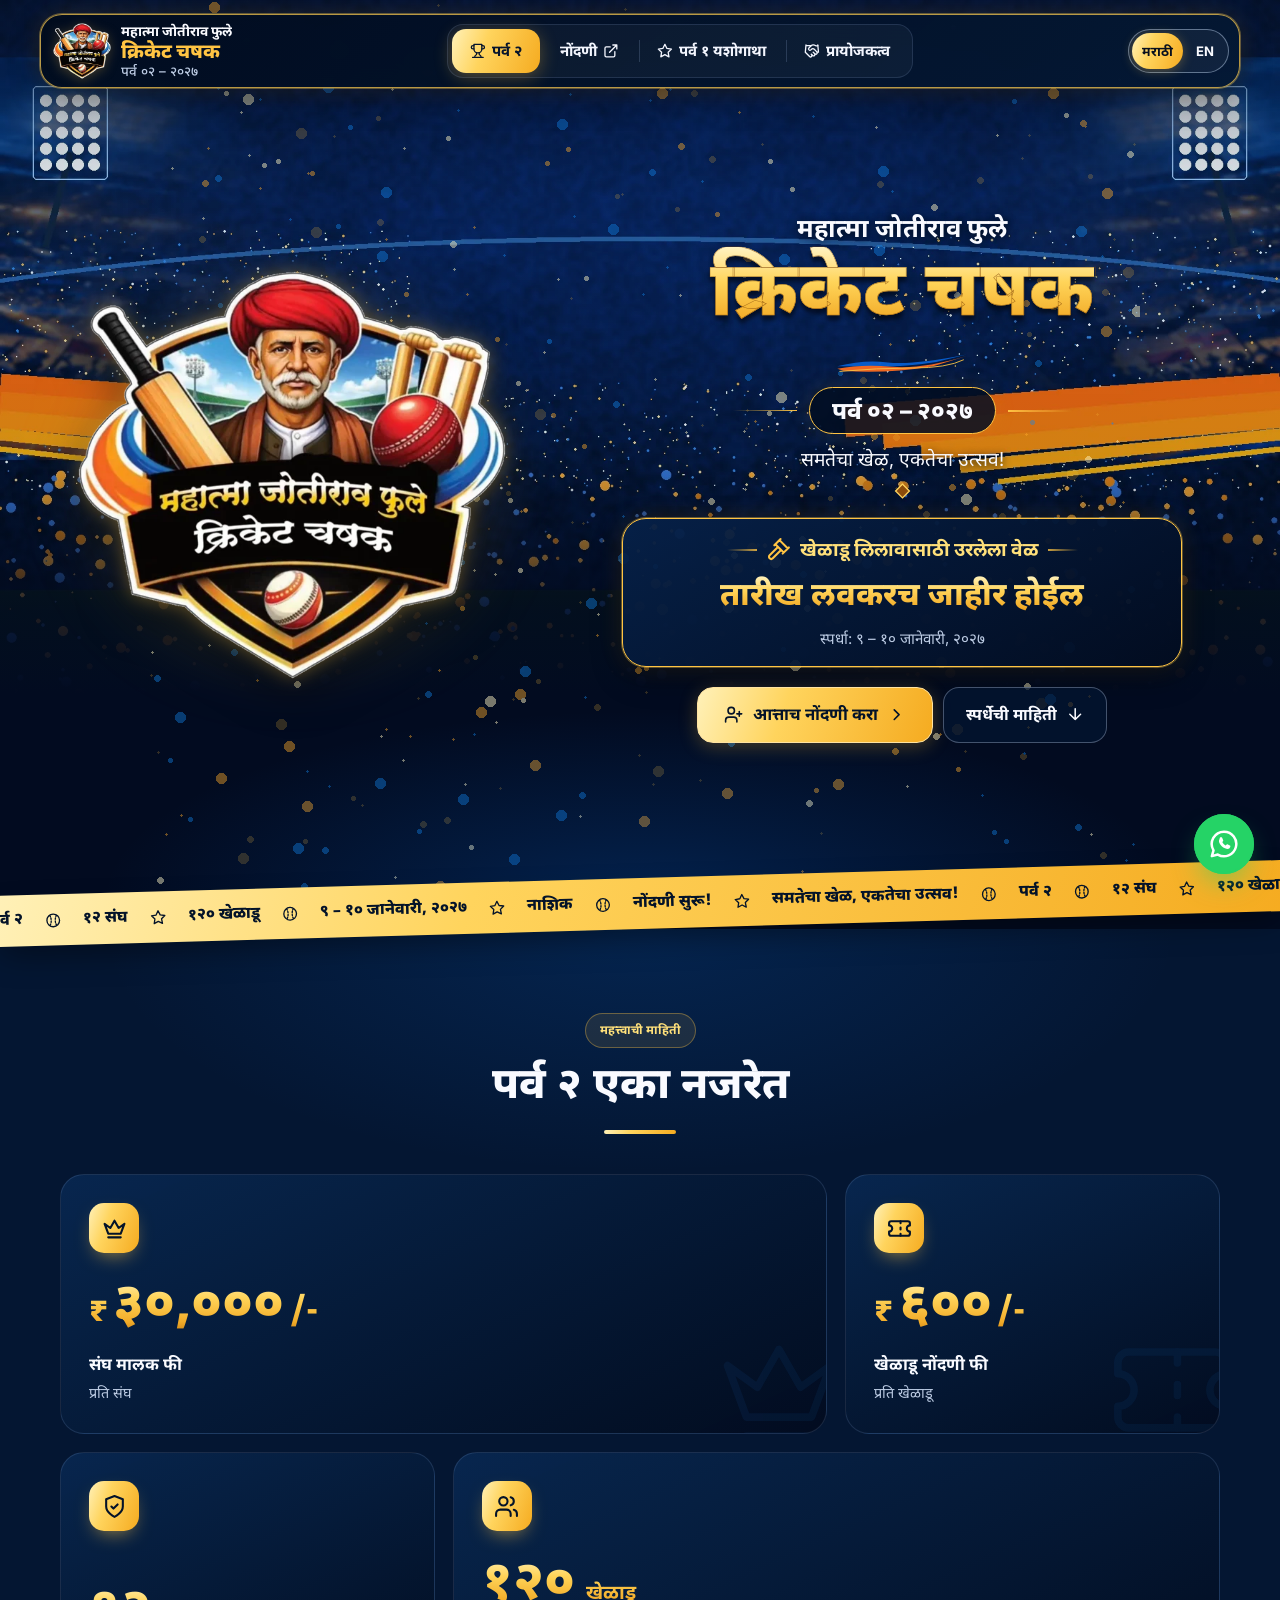
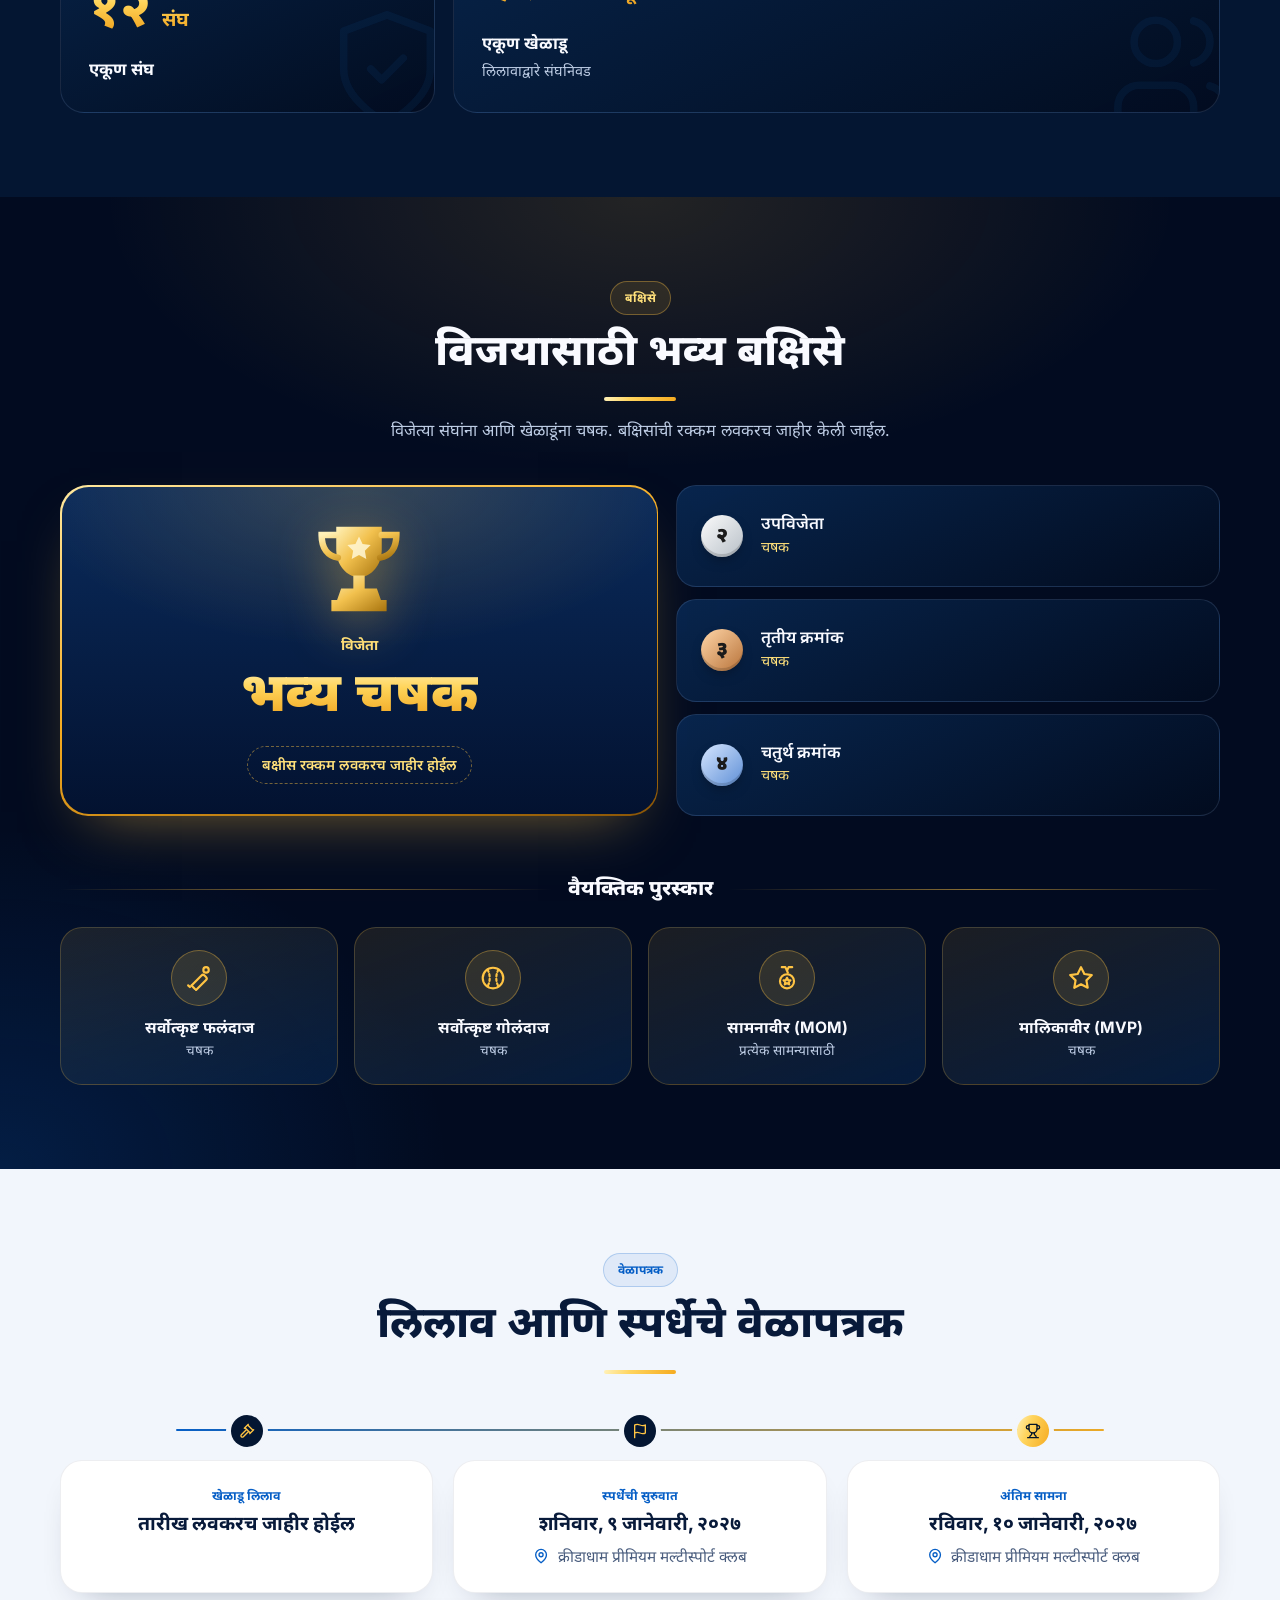
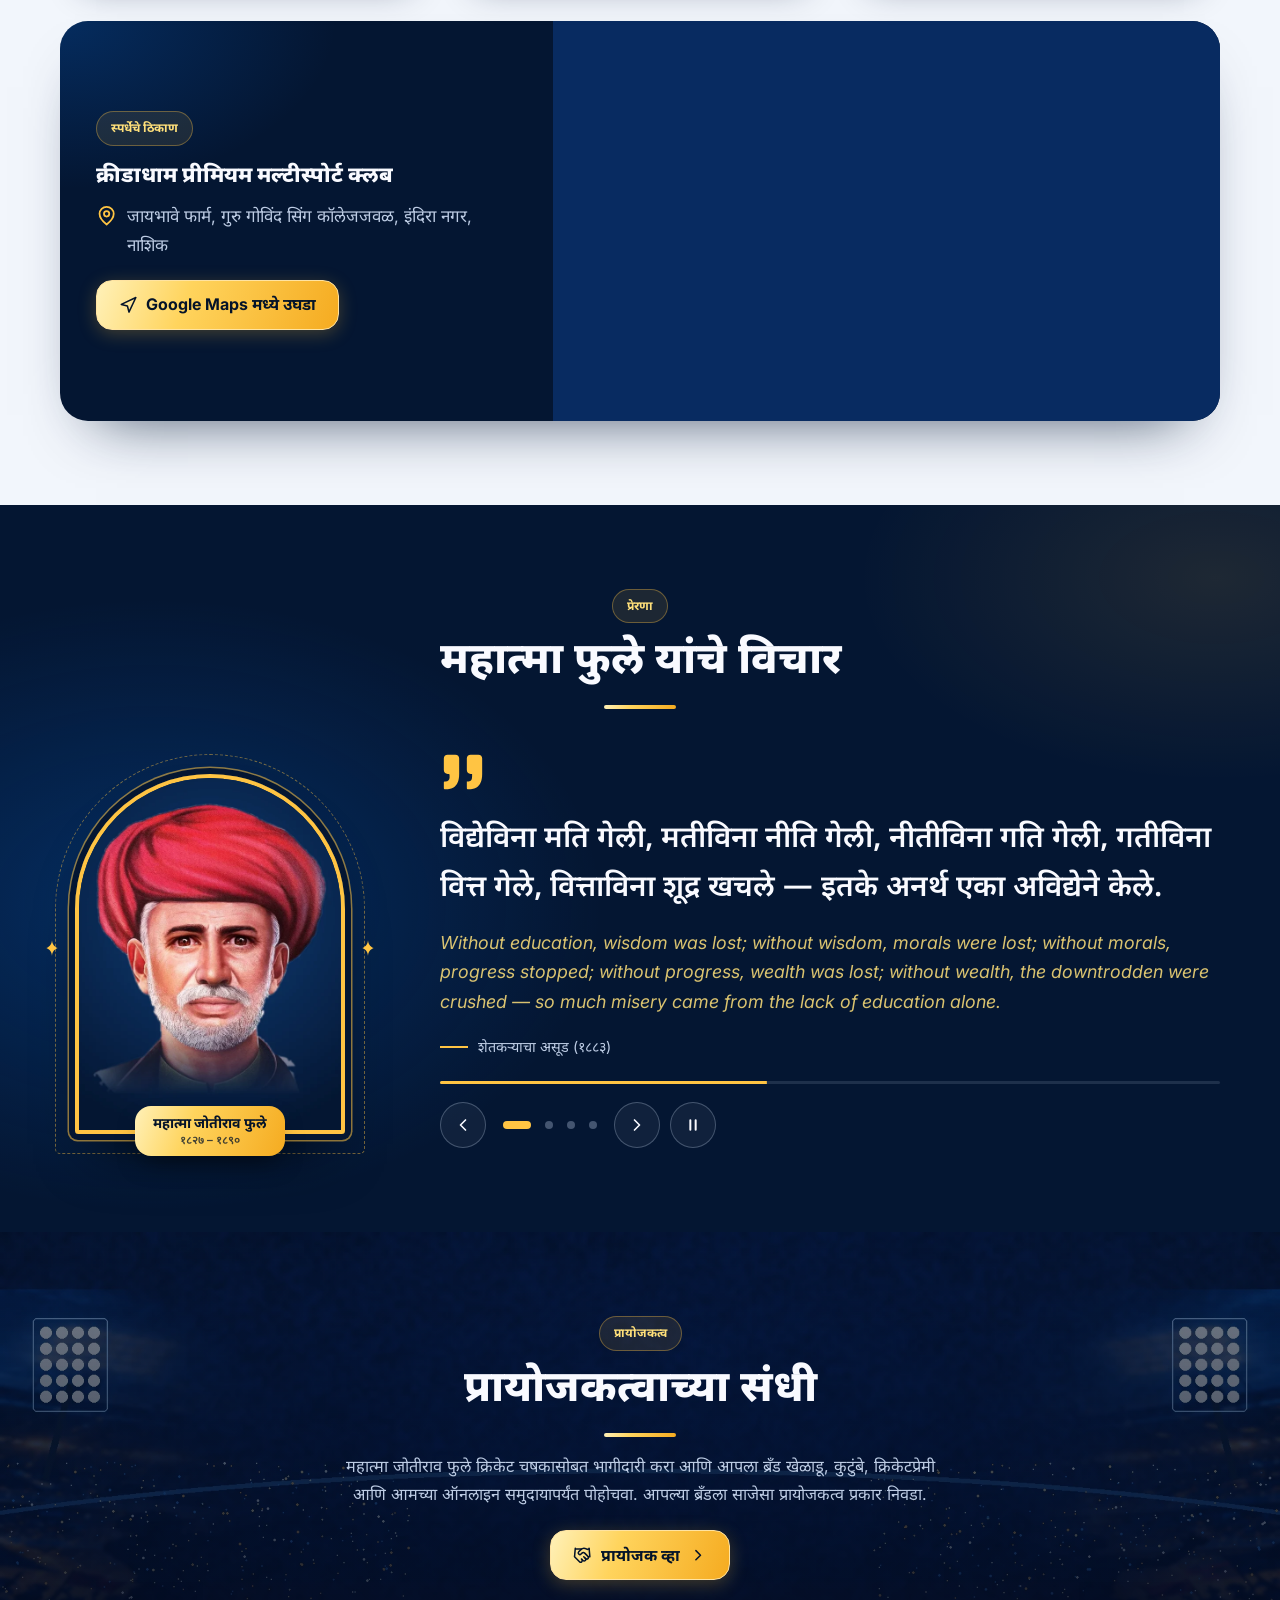
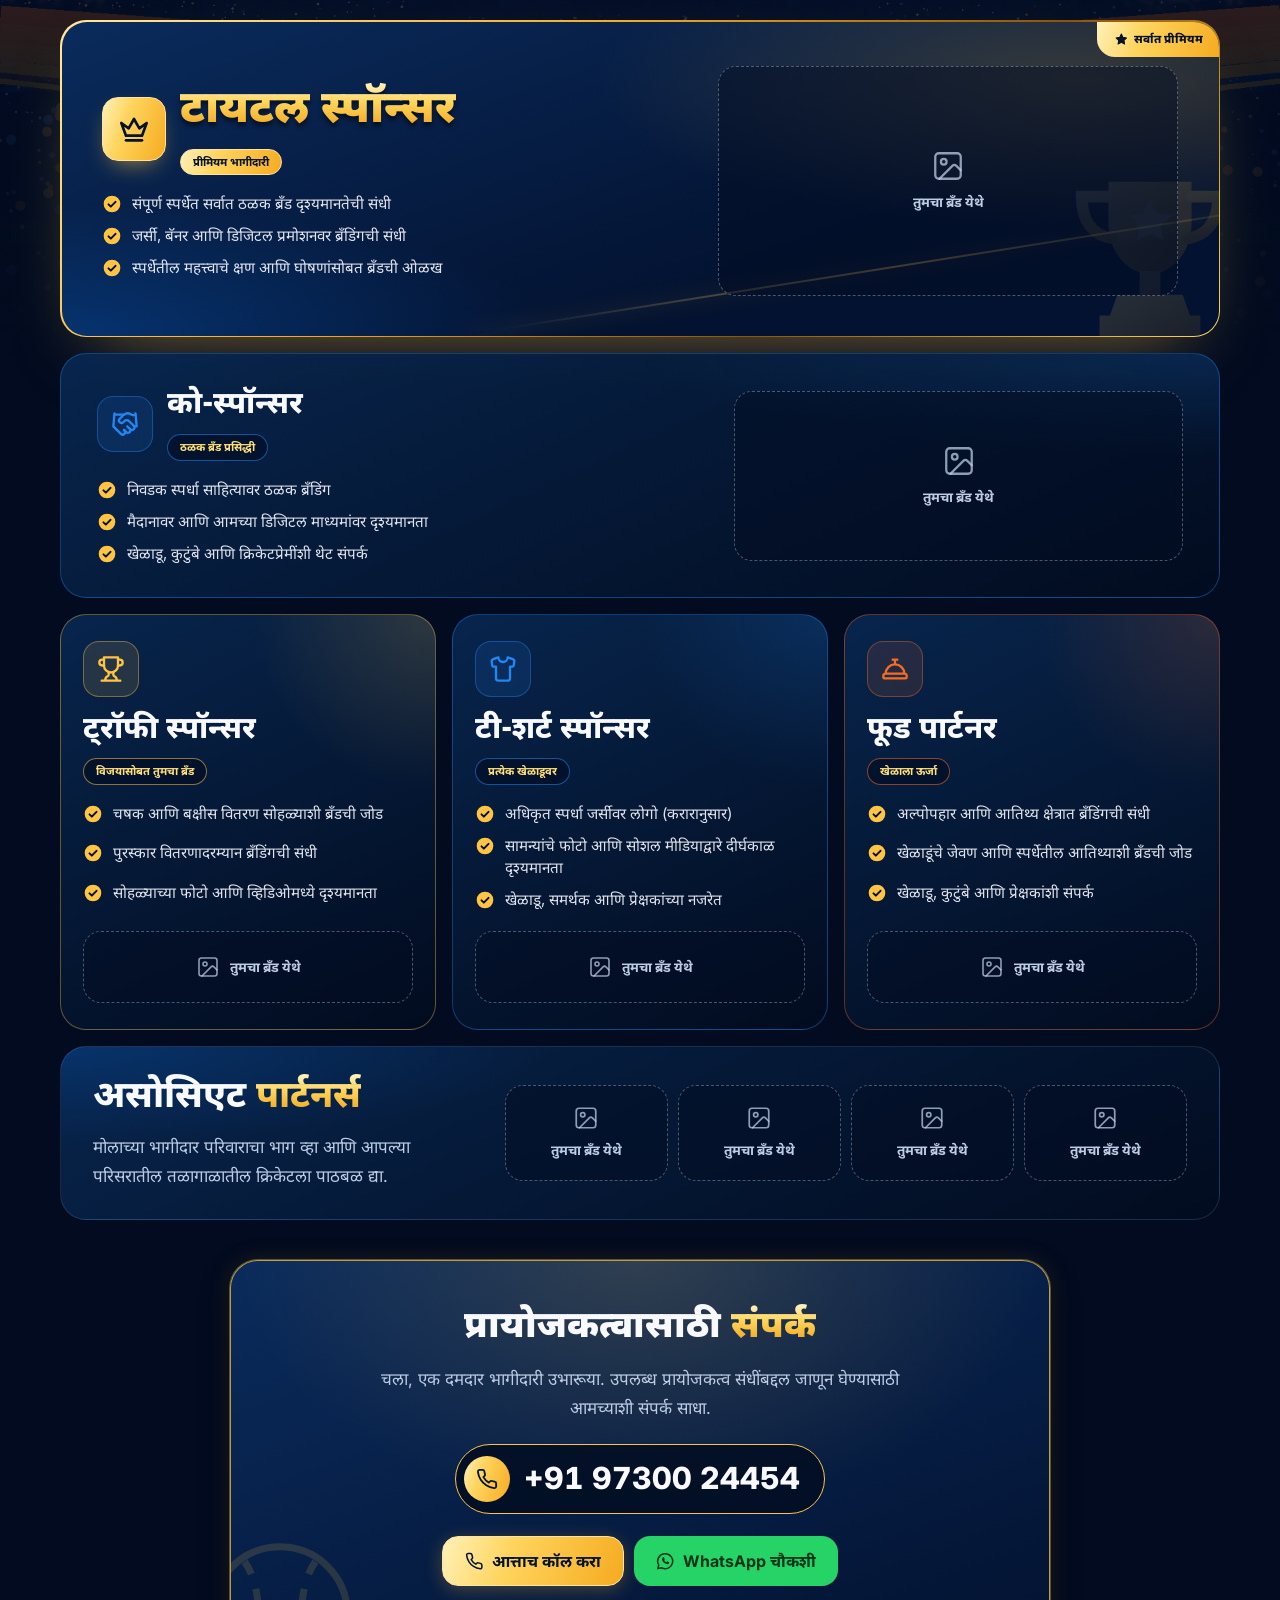
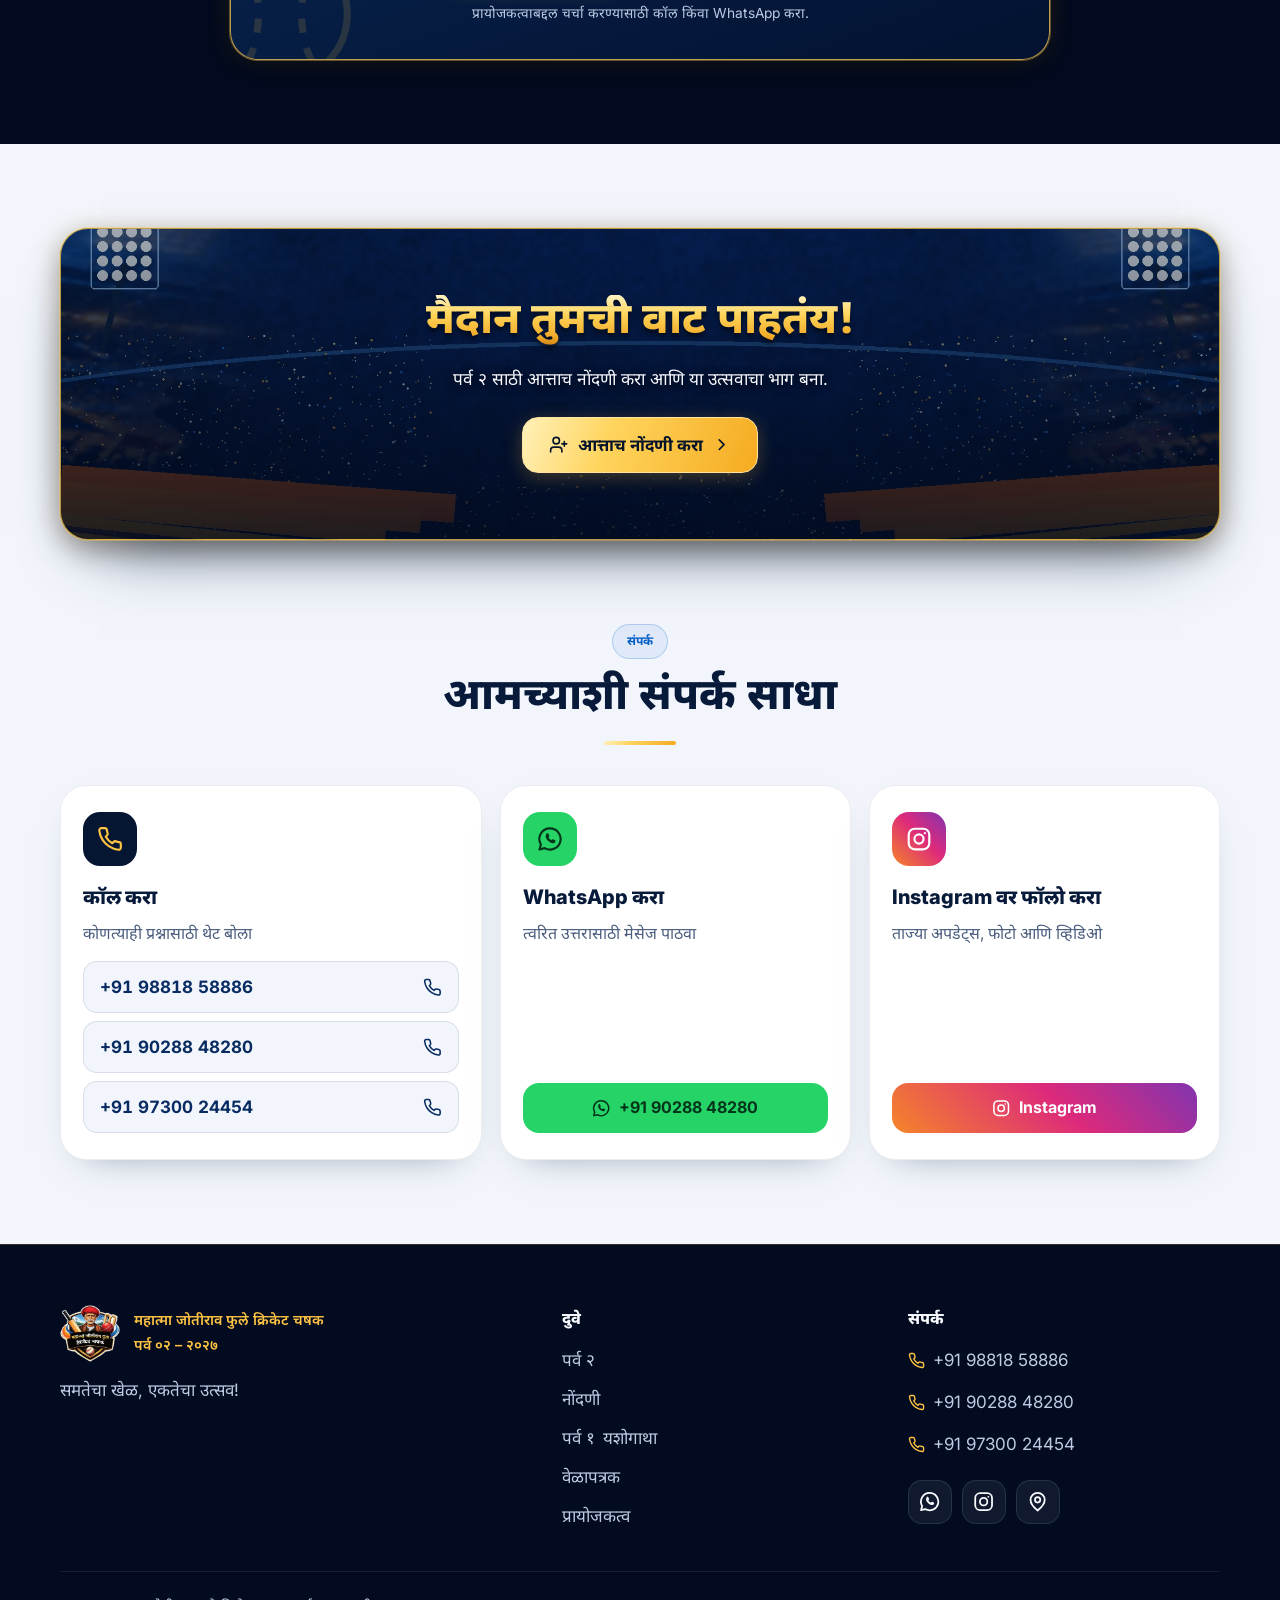
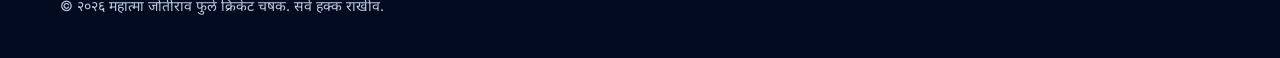
==== commit 86ba981d: "New Phule portrait, MOM award, 5 more Season 1 sponsors, footer cleanup - Words of Mahatma Phule: us" ====
--- a/index.html
+++ b/index.html
@@ -30,11 +30,11 @@
   <link rel="preconnect" href="https://fonts.gstatic.com" crossorigin>
   <link rel="stylesheet" href="https://fonts.googleapis.com/css2?family=Barlow+Condensed:wght@700;800;900&family=Inter:wght@400;500;600;700;800&family=Noto+Sans+Devanagari:wght@400;500;600;700;800&display=swap">
   <link rel="preload" as="image" href="images/theme/logo-emblem-600.webp" imagesrcset="images/theme/logo-emblem-600.webp 600w, images/theme/logo-emblem-1000.webp 989w" imagesizes="(min-width: 1024px) 430px, 78vw" fetchpriority="high">
-  <link rel="stylesheet" href="css/style.css?v=22">
+  <link rel="stylesheet" href="css/style.css?v=24">
 
   <script>document.documentElement.classList.add('js');</script>
-  <script src="js/config.js?v=22" defer></script>
-  <script src="js/app.js?v=22" defer></script>
+  <script src="js/config.js?v=24" defer></script>
+  <script src="js/app.js?v=24" defer></script>
 </head>
 <body>
   <a class="skip" href="#main" data-t="skip"></a>
@@ -366,7 +366,6 @@
     </div>
     <div class="ftr__bottom">
       <span>© <span id="year"></span> <span data-t="@shortName"></span>. <span data-t="rights"></span></span>
-      <span data-t="madeWith"></span>
     </div>
   </footer>
 
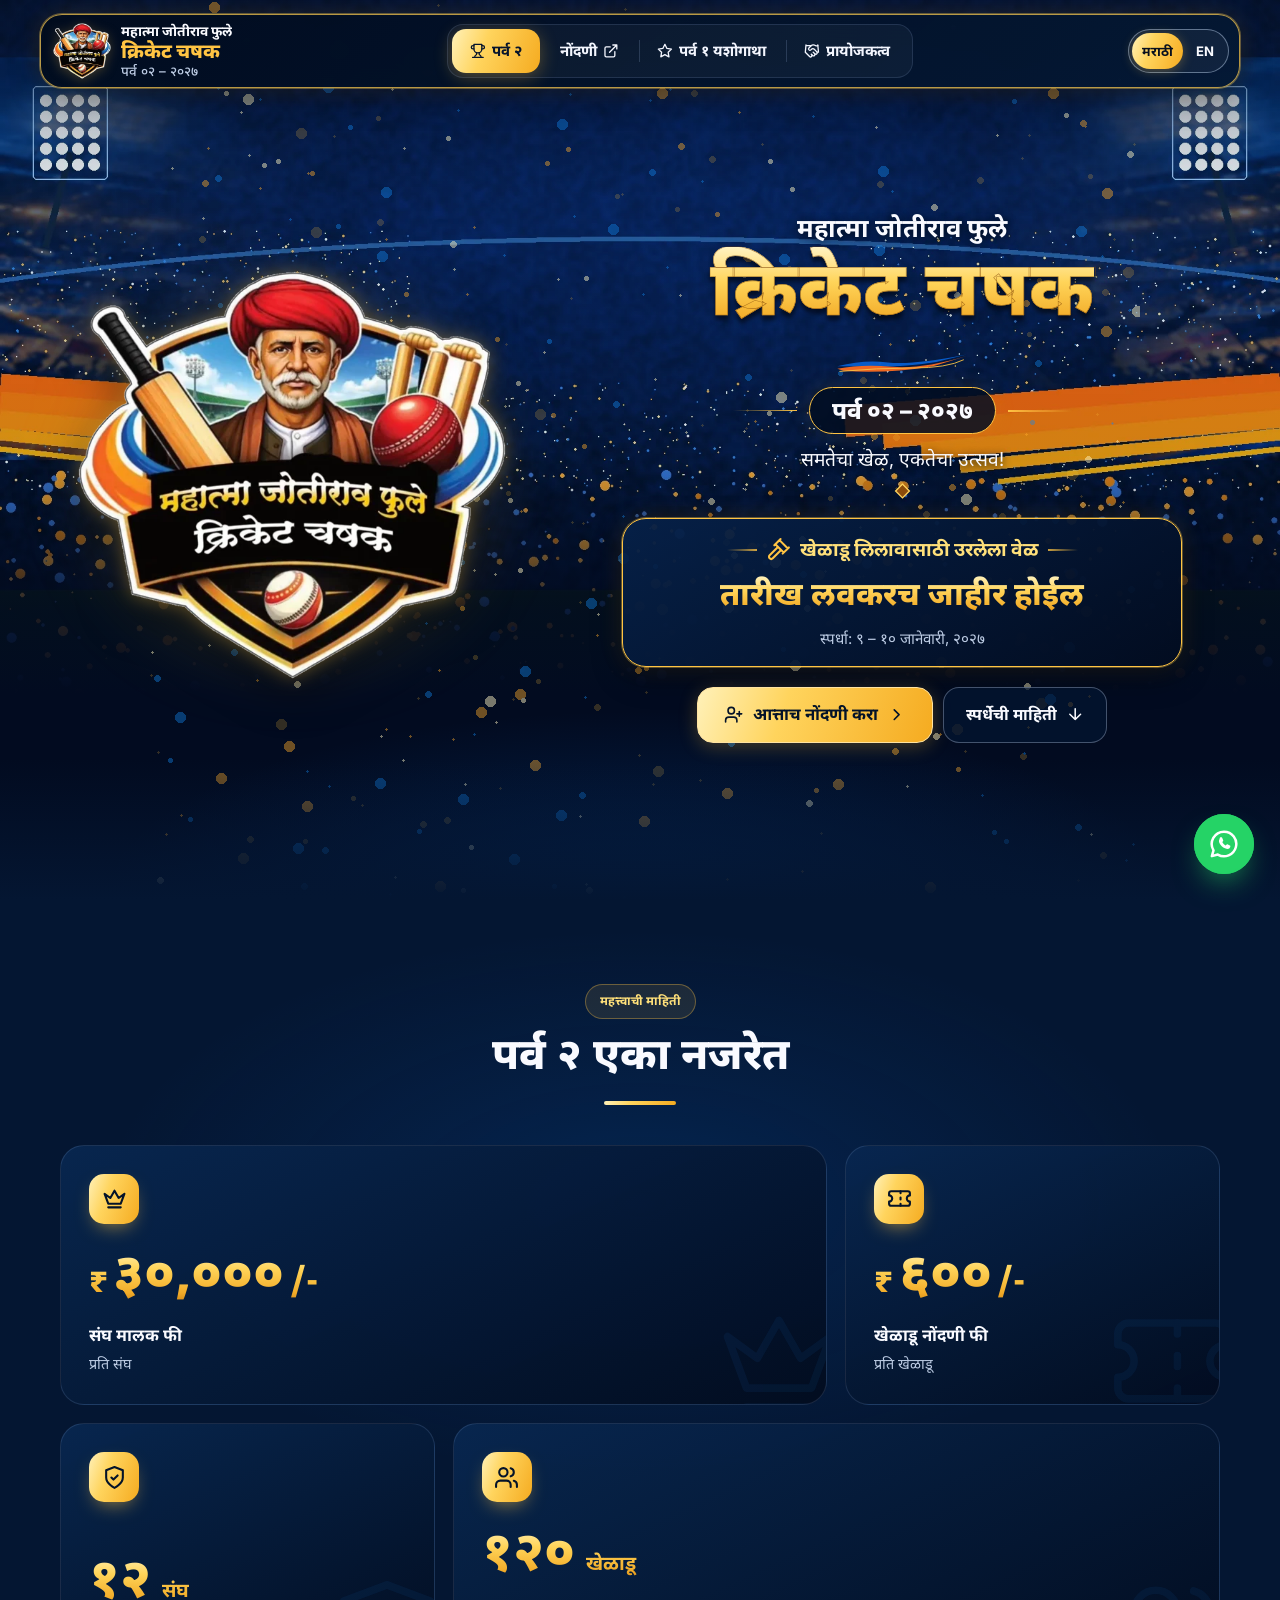
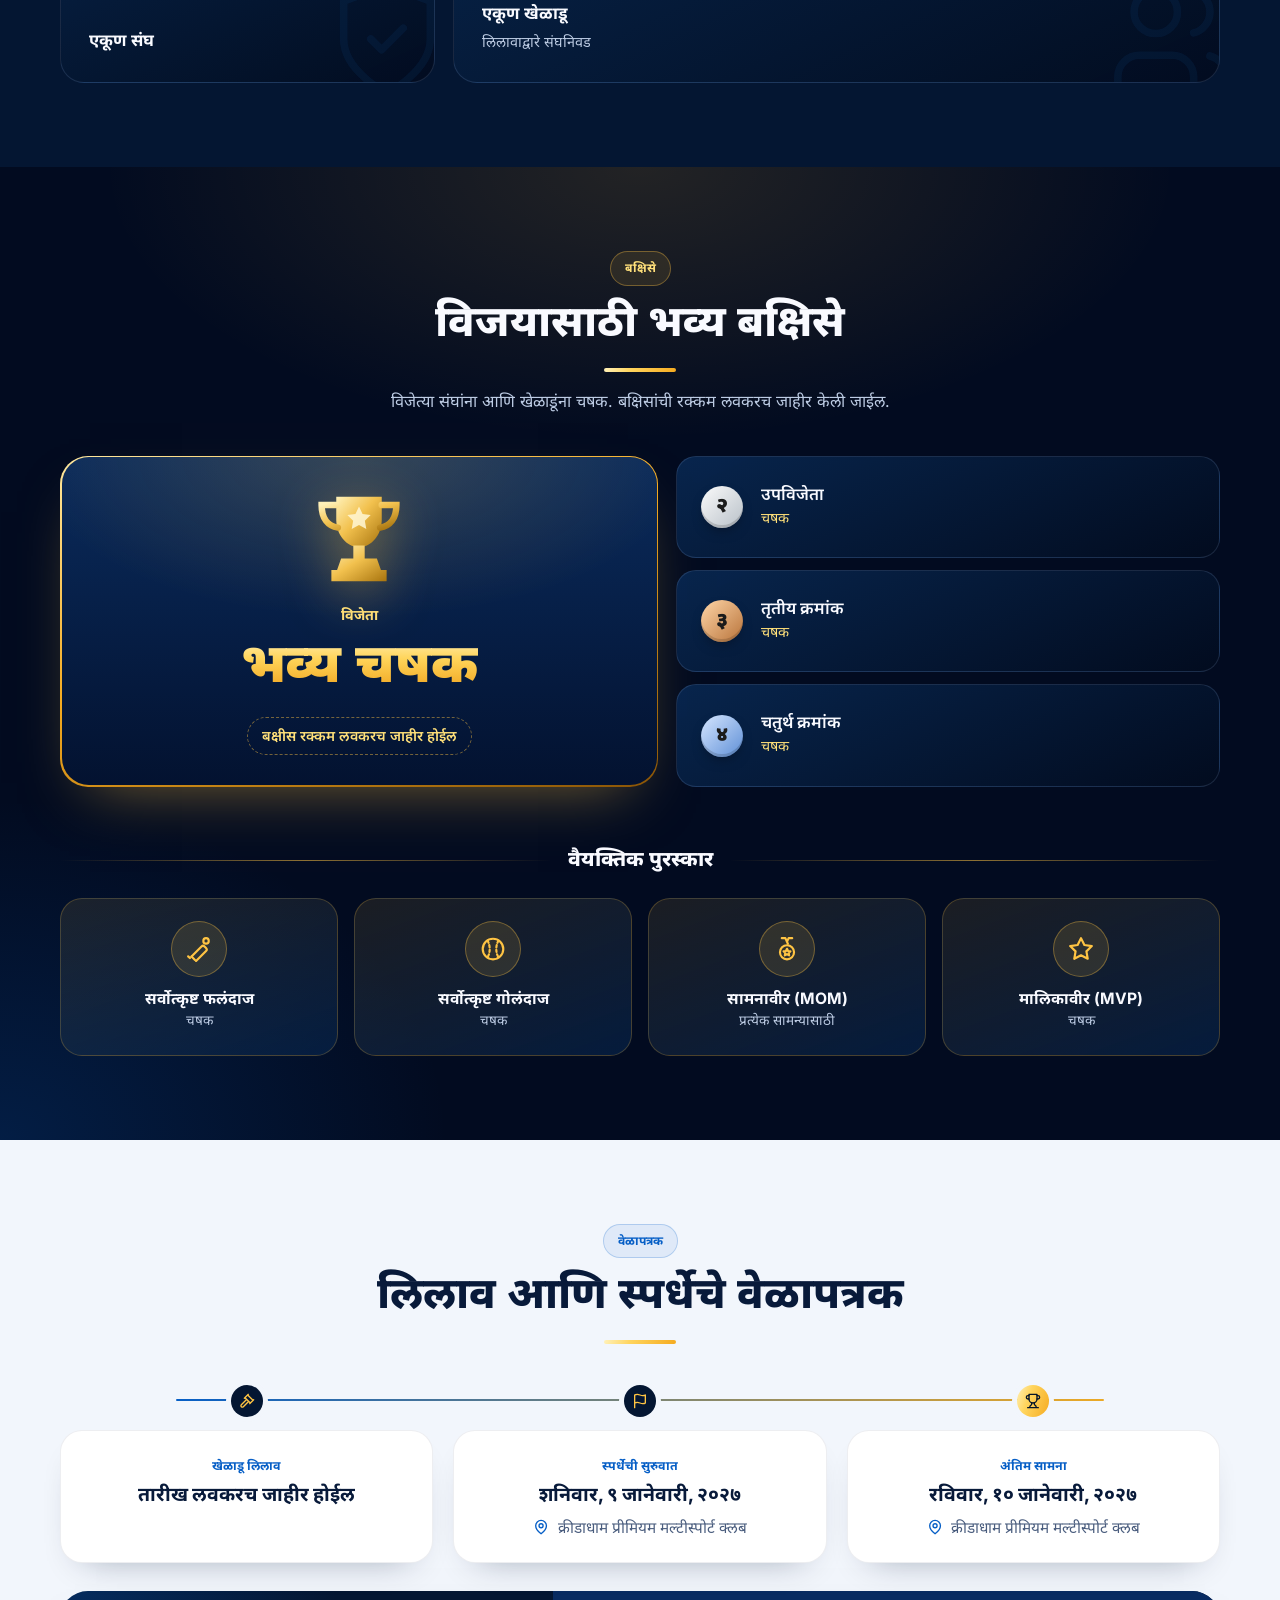
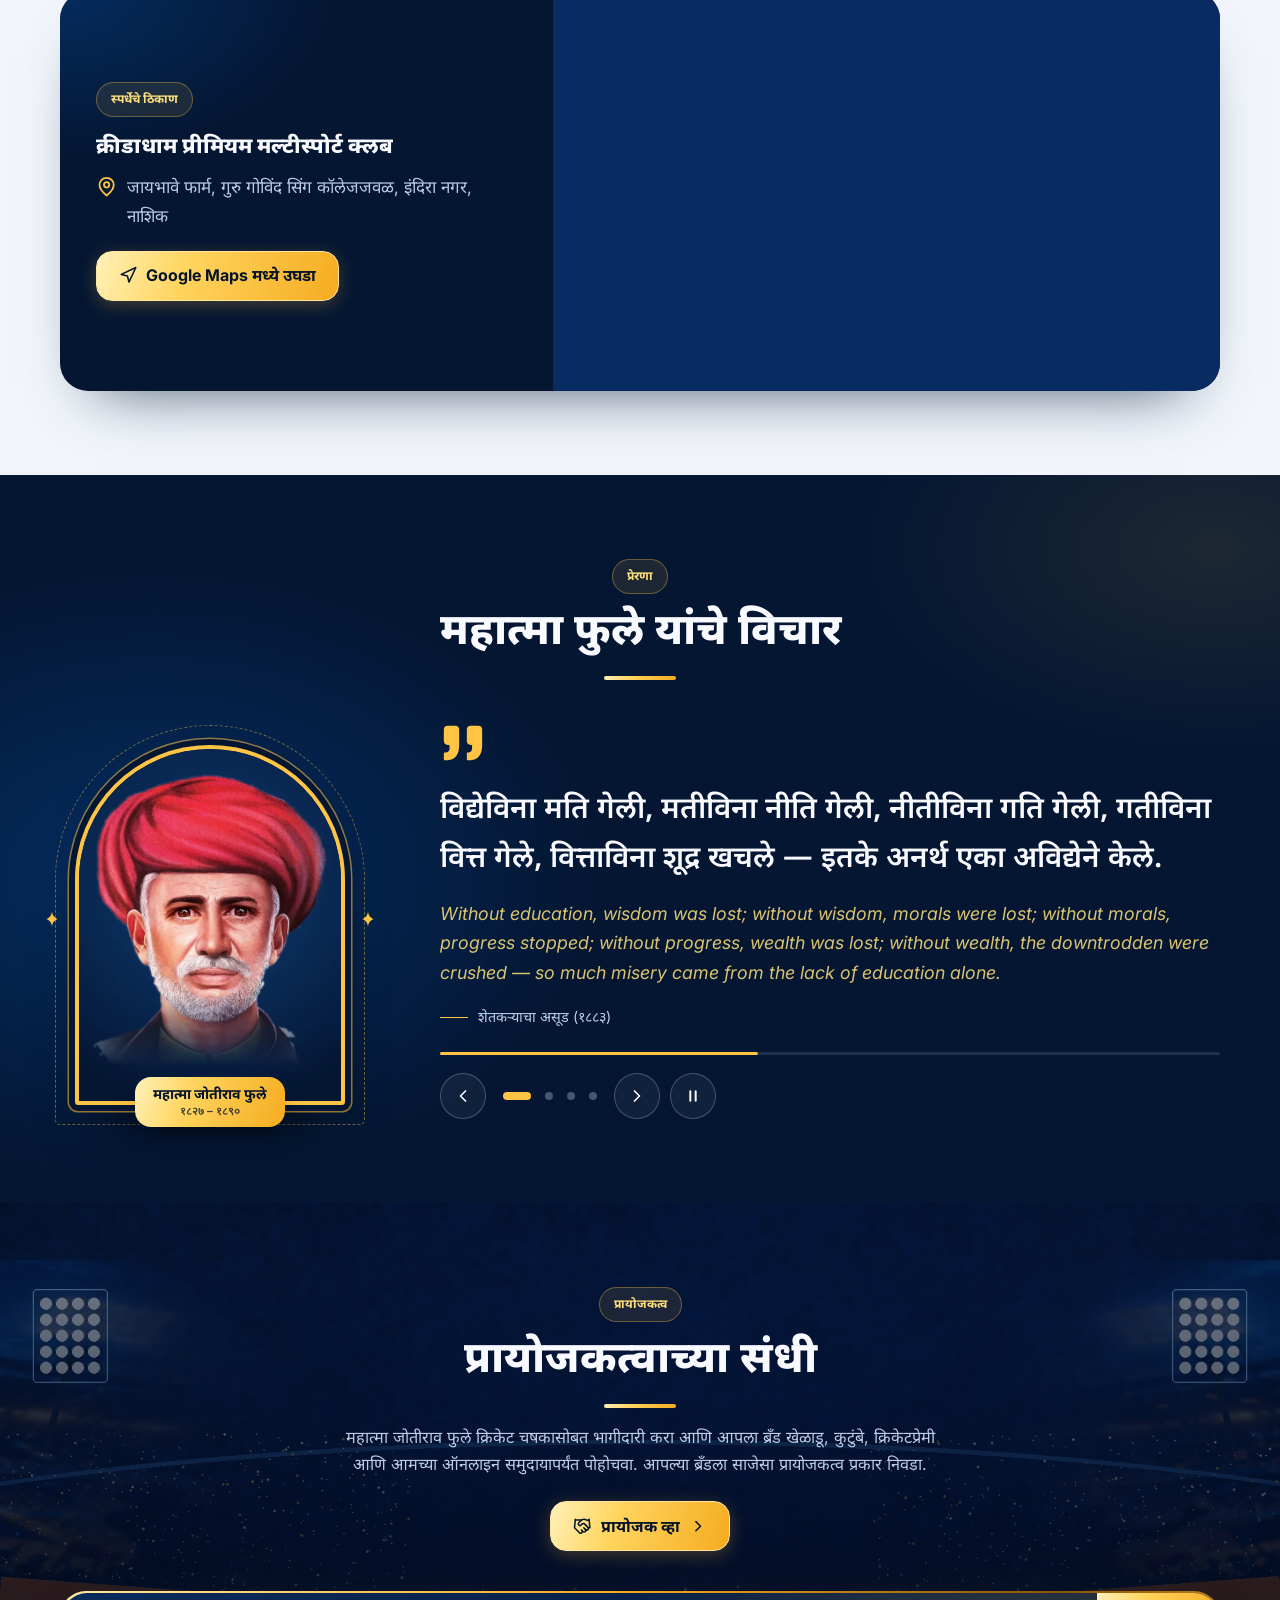
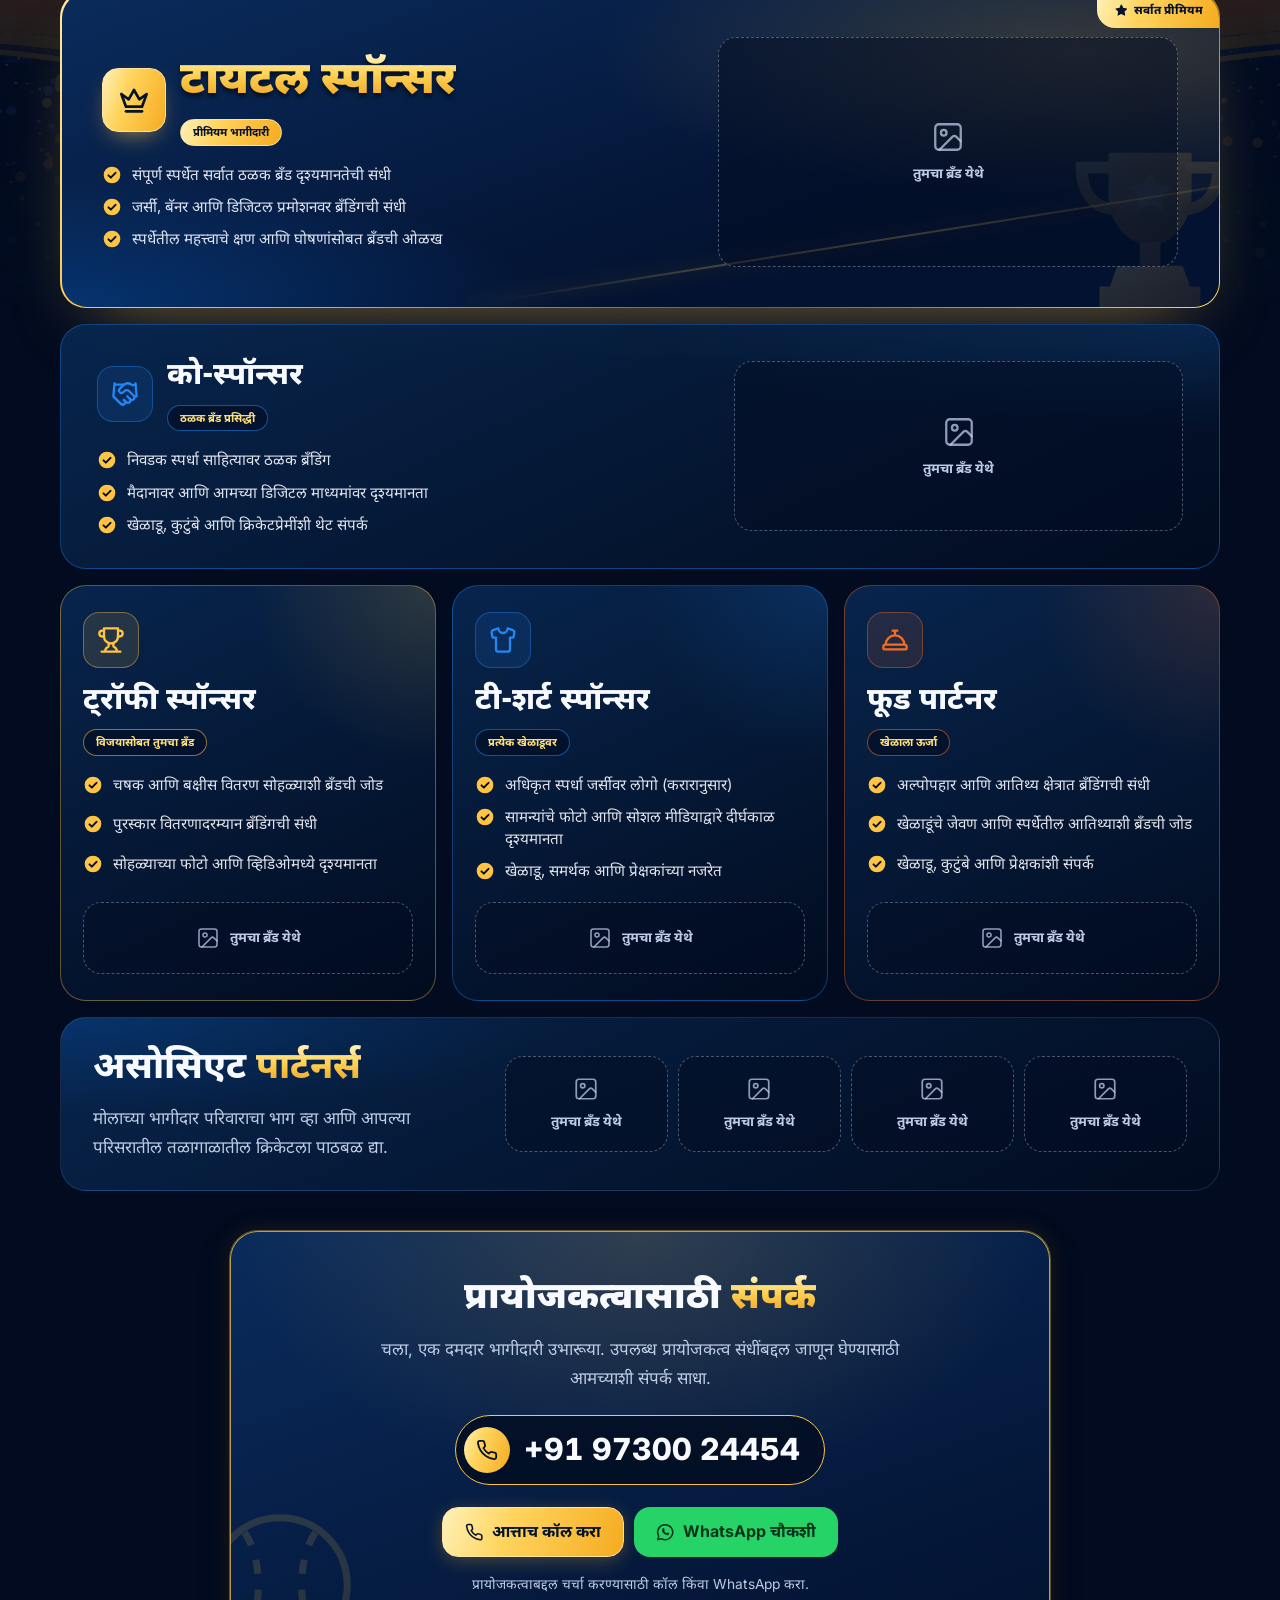
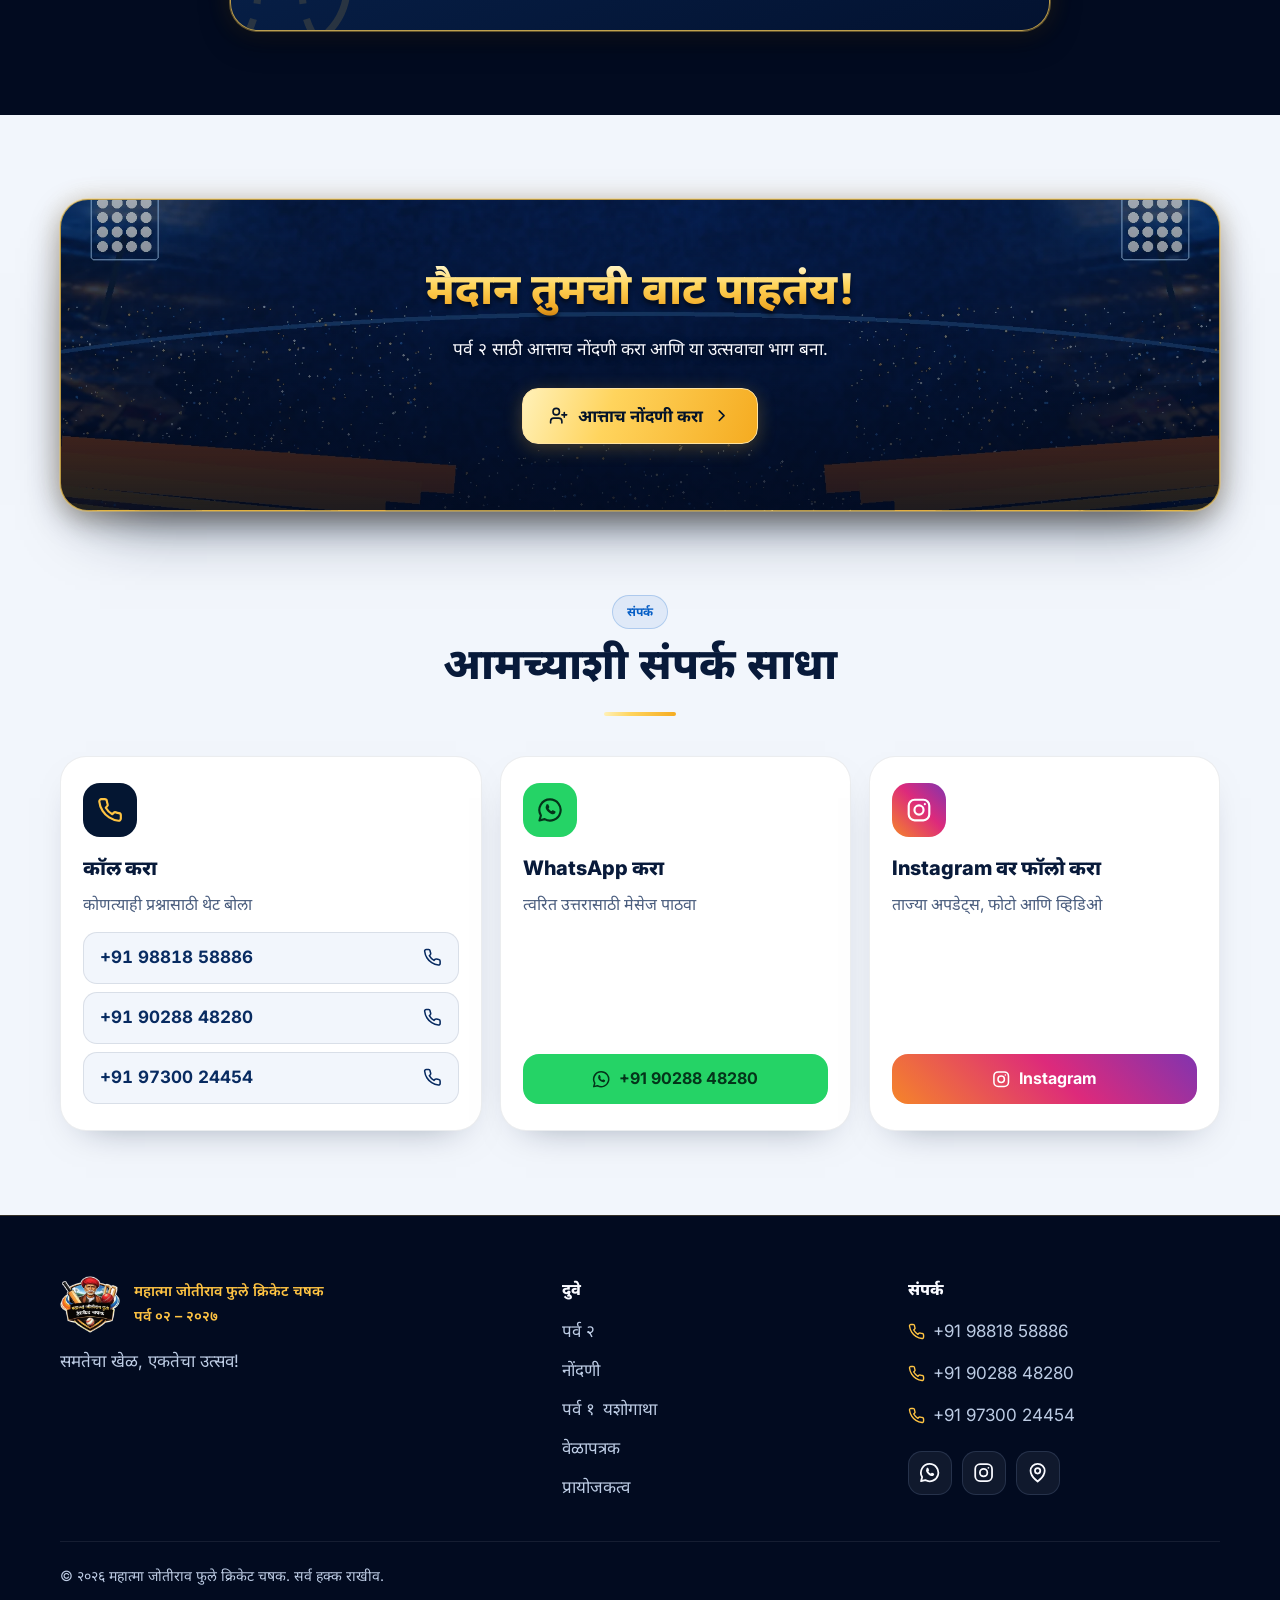
==== commit 32c2730a: "Remove the Season 2 running strip and open Season 1 with the poster - Season 2: remove the gold tick" ====
--- a/index.html
+++ b/index.html
@@ -30,11 +30,11 @@
   <link rel="preconnect" href="https://fonts.gstatic.com" crossorigin>
   <link rel="stylesheet" href="https://fonts.googleapis.com/css2?family=Barlow+Condensed:wght@700;800;900&family=Inter:wght@400;500;600;700;800&family=Noto+Sans+Devanagari:wght@400;500;600;700;800&display=swap">
   <link rel="preload" as="image" href="images/theme/logo-emblem-600.webp" imagesrcset="images/theme/logo-emblem-600.webp 600w, images/theme/logo-emblem-1000.webp 989w" imagesizes="(min-width: 1024px) 430px, 78vw" fetchpriority="high">
-  <link rel="stylesheet" href="css/style.css?v=24">
+  <link rel="stylesheet" href="css/style.css?v=26">
 
   <script>document.documentElement.classList.add('js');</script>
-  <script src="js/config.js?v=24" defer></script>
-  <script src="js/app.js?v=24" defer></script>
+  <script src="js/config.js?v=26" defer></script>
+  <script src="js/app.js?v=26" defer></script>
 </head>
 <body>
   <a class="skip" href="#main" data-t="skip"></a>
@@ -177,9 +177,6 @@
         </div>
       </section>
 
-      <!-- TICKER -->
-      <div class="ticker" aria-hidden="true"><div class="ticker__track" id="ticker"></div></div>
-
       <!-- KEY INFO -->
       <section class="section section--dark" id="key-info">
         <div class="container">
@@ -280,6 +277,11 @@
          TAB 2 — SEASON 1 SUCCESS STORY
          ===================================================== -->
     <div class="tab-panel" id="panel-season1" data-panel="season1" hidden>
+
+      <!-- SEASON 1 POSTER (sponsors + teams) -->
+      <section class="section section--light s1-poster" id="s1-poster">
+        <div class="container" id="s1Poster"></div>
+      </section>
 
       <!-- OWNER & TEAM SLIDESHOW -->
       <section class="section section--light" id="teams">
--- a/css/style.css
+++ b/css/style.css
@@ -208,6 +208,11 @@
   padding: calc(var(--hdr-h) + 14px) 16px 64px;
   color: var(--white); background: var(--navy-950);
 }
+/* blends the hero into the navy section below it */
+.hero::after {
+  content: ""; position: absolute; z-index: -1; left: 0; right: 0; bottom: 0; height: 140px; pointer-events: none;
+  background: linear-gradient(180deg, transparent, var(--navy-900));
+}
 .hero__bg {
   /* starts just under the header so the floodlights sit beside the emblem */
   position: absolute; z-index: -3; left: 0; right: 0; top: calc(var(--hdr-h) - 84px); aspect-ratio: 950 / 1640;
@@ -312,25 +317,13 @@
   .hero__title .l2 { font-size: clamp(4rem, 6.4vw, 6rem); }
 }
 
-/* ---------- ticker ---------- */
-.ticker {
-  position: relative; z-index: 3; overflow: hidden;
-  margin: -22px -10px 0; padding: 12px 0;
-  background: var(--gold-grad); color: #041329; transform: rotate(-1.6deg);
-  box-shadow: 0 14px 34px -12px rgba(0, 0, 0, .6);
-}
-.ticker__track { display: flex; width: max-content; animation: marquee 38s linear infinite; }
-.ticker__item {
-  display: inline-flex; align-items: center; gap: 22px; padding-right: 22px; white-space: nowrap;
-  font-family: var(--font-display); font-weight: 800; font-size: 1.15rem; letter-spacing: .05em; text-transform: uppercase;
-}
-.ticker__item .i { width: 1em; height: 1em; }
-
 /* ---------- sections ---------- */
 .section { position: relative; padding: 84px 18px; scroll-margin-top: var(--hdr-h); }
 [id] { scroll-margin-top: calc(var(--hdr-h) + 12px); }
 .section--dark { color: var(--white); background: radial-gradient(60% 40% at 50% 0%, rgba(7, 95, 198, .2), transparent 70%), var(--navy-900); }
 .section--light { color: var(--ink); background: var(--light); }
+/* the glow starts lower here so there is no edge where the hero ends */
+#key-info { background: radial-gradient(60% 45% at 50% 35%, rgba(7, 95, 198, .2), transparent 70%), var(--navy-900); }
 .container { max-width: 1160px; margin: 0 auto; }
 
 .sec-head { max-width: 760px; margin: 0 auto 40px; text-align: center; }
@@ -657,6 +650,16 @@
   padding-top: calc(var(--hdr-h) + 56px);
   background: linear-gradient(180deg, var(--navy-950) 0, var(--navy-900) calc(var(--hdr-h) + 16px), var(--light) calc(var(--hdr-h) + 16px));
 }
+/* Season 1 poster: first thing on the tab, sits close to the team slideshow below */
+.tab-panel[data-panel="season1"] > .s1-poster:first-child { padding-top: calc(var(--hdr-h) + 32px); padding-bottom: 8px; }
+.s1-poster { z-index: 1; } /* keeps the poster shadow above the next section */
+.s1-poster + .section { padding-top: 60px; }
+.s1-poster__link {
+  display: block; overflow: hidden; border-radius: 18px; border: 2px solid var(--gold);
+  box-shadow: 0 22px 48px -22px rgba(4, 22, 50, .55); transition: transform .3s, box-shadow .3s;
+}
+.s1-poster__link img { display: block; width: 100%; height: auto; }
+.s1-poster__link:hover { transform: translateY(-3px); box-shadow: 0 28px 56px -22px rgba(4, 22, 50, .65); }
 
 /* ---------- owner & team slideshow ---------- */
 .tcar { position: relative; }
@@ -1045,9 +1048,9 @@
    Barlow Condensed is Latin-only and tuned for tight caps, so Marathi text uses
    Noto Sans Devanagari with its own sizes, line-heights and no letter-spacing. */
 html[lang="mr"] :is(.eyebrow, .cd__unit, .prize-win__place, .tl__tag, .tcard__kicker, .tcard__squad-title,
-  .tcard__owner small, .ticker__item, .sub-head) { letter-spacing: 0; text-transform: none; }
+  .tcard__owner small, .sub-head) { letter-spacing: 0; text-transform: none; }
 html[lang="mr"] :is(.cd__num, .stat__num, .prize-win__amt, .prize__amt, .ind__prize,
-  .medal, .cd__msg, .sec-head h2, .cta h2, .sub-head, .tcard__team, .ticker__item, .squad li b) { font-family: var(--font-mr); }
+  .medal, .cd__msg, .sec-head h2, .cta h2, .sub-head, .tcard__team, .squad li b) { font-family: var(--font-mr); }
 html[lang="mr"] .hero__title .l1 {
   padding-left: 0; letter-spacing: 0; text-transform: none; font-weight: 700; font-size: clamp(1.05rem, 4.8vw, 1.6rem);
 }
@@ -1063,7 +1066,6 @@
 html[lang="mr"] :is(.sp-assoc h3, .sp-contact h3) { font-size: clamp(1.6rem, 6.4vw, 2.3rem); }
 html[lang="mr"] :is(.sp-card__tag, .sp-ribbon, .sp-slot) { letter-spacing: 0; text-transform: none; }
 html[lang="mr"] .sp-slot { font-size: .85rem; }
-html[lang="mr"] .ticker__item { font-size: 1rem; }
 html[lang="mr"] .cd__num { font-size: clamp(2rem, 9.6vw, 3.6rem); line-height: 1.15; }
 html[lang="mr"] .stat__num { font-size: clamp(2.2rem, 9.4vw, 3.4rem); line-height: 1.2; }
 html[lang="mr"] .prize-win__amt { font-size: clamp(2.6rem, 12vw, 4.4rem); line-height: 1.2; }
@@ -1080,7 +1082,6 @@
 @keyframes spin { to { transform: rotate(360deg); } }
 @keyframes ring { 0% { transform: scale(1); opacity: .8; } 100% { transform: scale(1.6); opacity: 0; } }
 @keyframes bob { 50% { transform: translateY(-8px); } }
-@keyframes marquee { to { transform: translateX(-50%); } }
 @keyframes glint { 0%, 60% { left: -60%; } 100% { left: 130%; } }
 @keyframes twinkle { 0%, 100% { opacity: 0; transform: scale(.4) rotate(0); } 50% { opacity: 1; transform: scale(1) rotate(45deg); } }
 @keyframes fade { from { opacity: 0; } }
